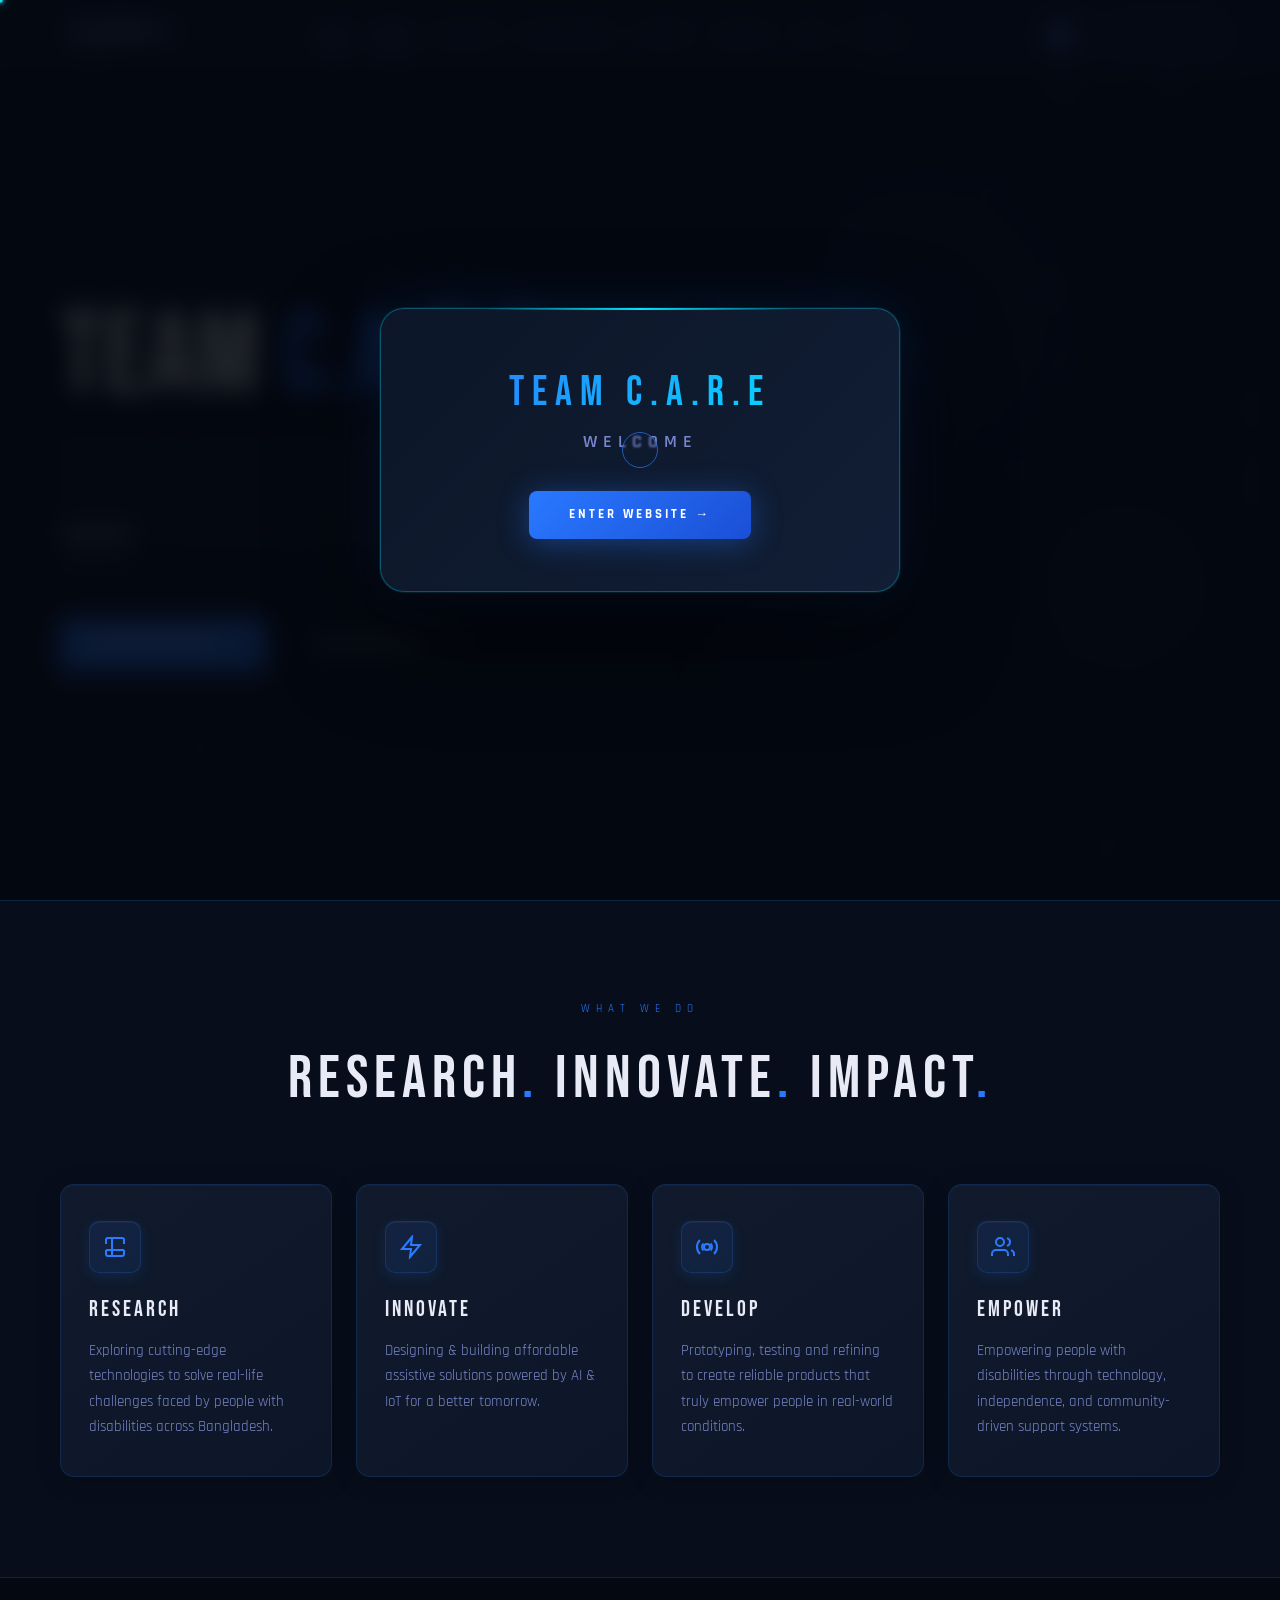
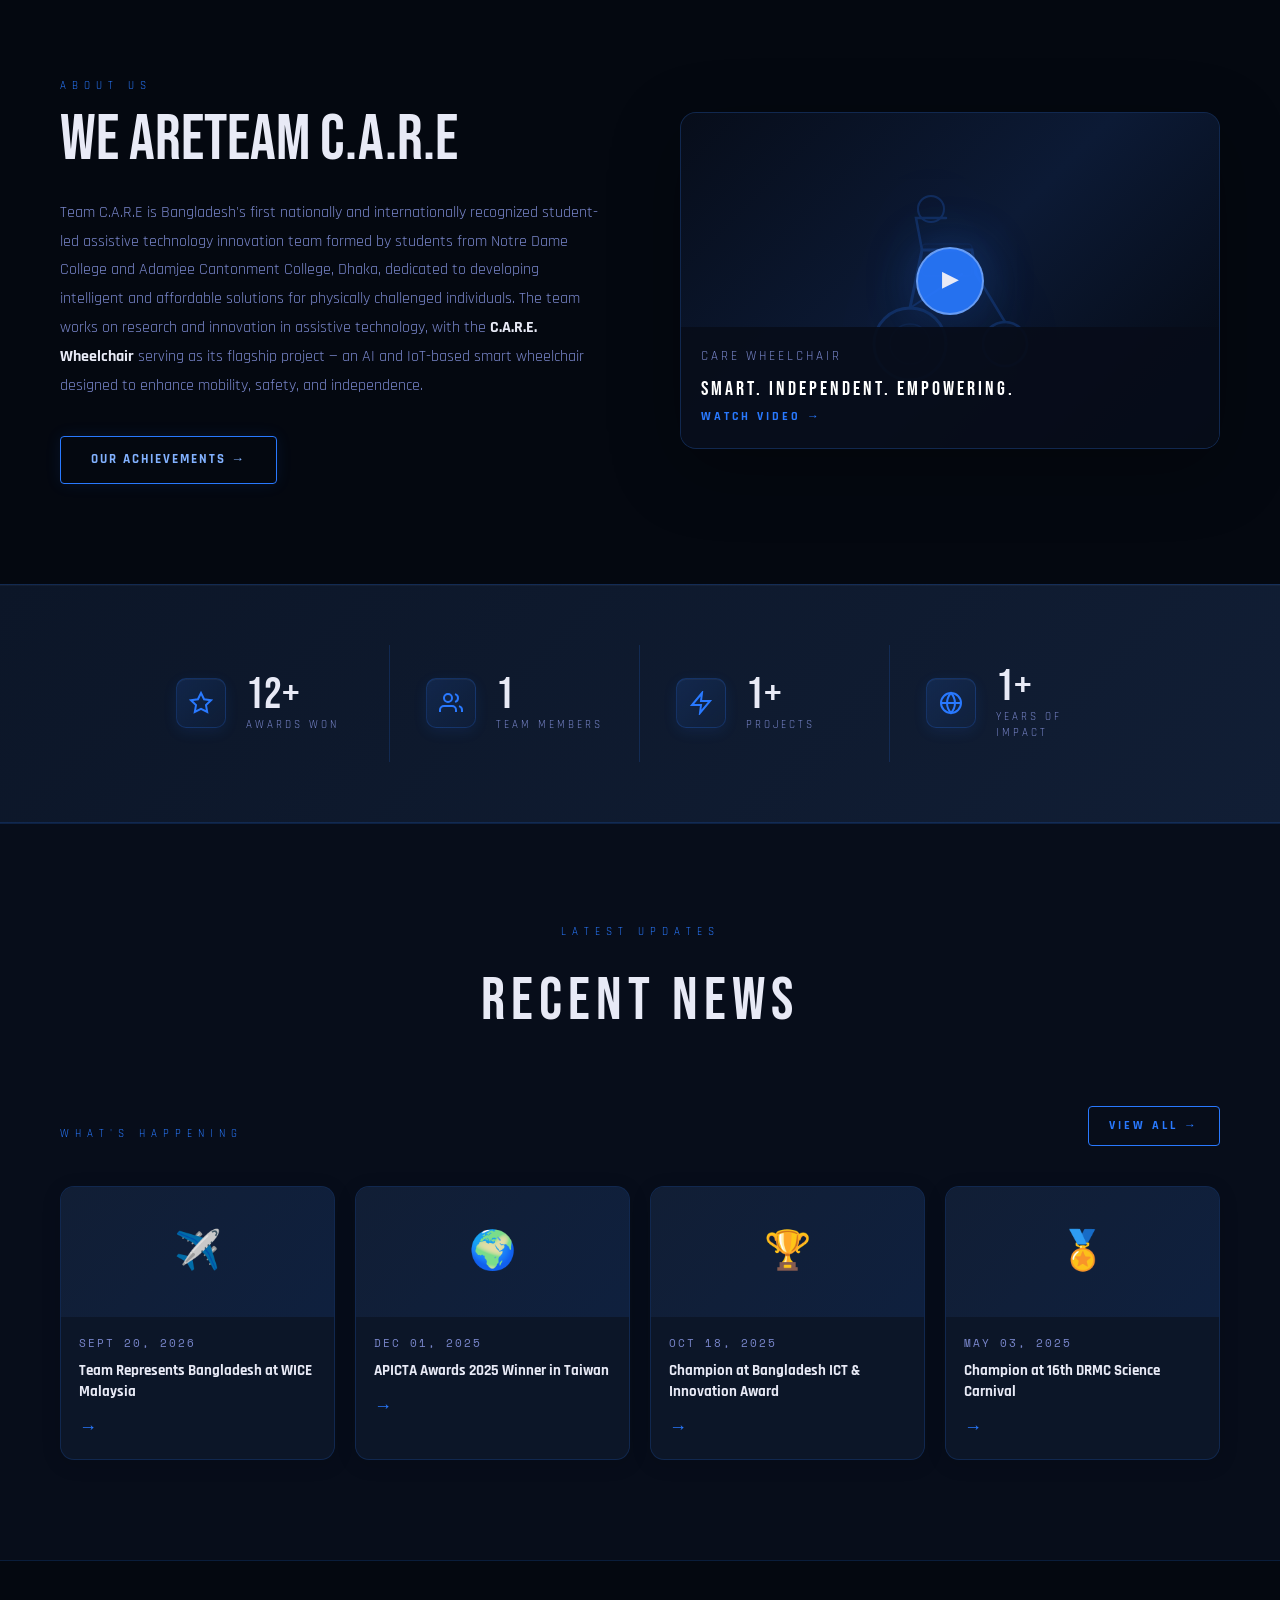
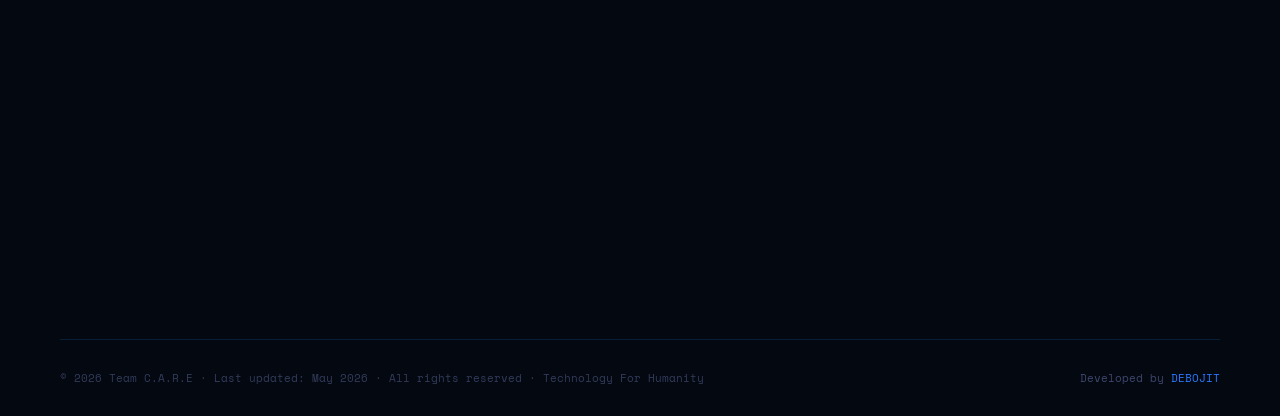
==== index.html @ 679464e8 "Team CARE static site" ====
<!DOCTYPE html>
<html lang="en" data-theme="dark">
<head>
<meta charset="utf-8">
<meta name="viewport" content="width=device-width, initial-scale=1">
<title>Team C.A.R.E — Technology For Humanity</title>
<meta name="description" content="Team C.A.R.E. (Controlled Assistive Responsive Equipment) is a student research team from Bangladesh developing assistive technologies to empower independence and improve lives.">
<link rel="preconnect" href="https://fonts.googleapis.com">
<link rel="preconnect" href="https://fonts.gstatic.com" crossorigin>
<link href="https://fonts.googleapis.com/css2?family=Bebas+Neue&family=Rajdhani:wght@400;500;600;700&family=Space+Mono:wght@400;700&display=swap" rel="stylesheet">
<link rel="stylesheet" href="./css/style.css">
</head>
<body>

<div id="welcome-popup">
  <div class="welcome-box">
    <div class="welcome-deco"></div>
    <div class="welcome-logo">Team C.A.R.E</div>
    <div class="welcome-sub">Welcome</div>
    <button class="welcome-close">Enter Website →</button>
  </div>
</div>

<div id="cursor-ring"></div>
<div id="cursor-dot"></div>

<div class="mobile-menu" id="mobileMenu">
  <a href="./index.html">Home</a>
  <a href="./index.html#about">About</a>
  <a href="./projects.html">Projects</a>
  <a href="./awards.html">Achievements</a>
  <a href="./gallery.html">Gallery</a>
  <a href="./roadmap.html">Timeline</a>
  <a href="./team.html">Team</a>
  <a href="./contact.html">Contact</a>
</div>

<nav>
  <a class="nav-logo" href="./index.html">
    <svg viewBox="0 0 880 290" xmlns="http://www.w3.org/2000/svg"><g>
      <path fill="#2979ff" d="M 74.0625 72.53125 L 369.30469 72.53125 L 360.48438 77.82812 L 74.0625 77.82812 Z"></path>
      <path fill="#2979ff" d="M 373.71484 77.82812 L 382.53906 72.53125 L 391.36328 72.53125 L 382.53906 77.82812 Z"></path>
      <path fill="#2979ff" d="M 386.95312 77.82812 L 395.77734 72.53125 L 404.59766 72.53125 L 395.77734 77.82812 Z"></path>
      <path fill="#2979ff" d="M 400.1875 77.82812 L 409.01172 72.53125 L 417.83594 72.53125 L 409.01172 77.82812 Z"></path>
      <path fill="#ff0000" d="M 413.42578 77.82812 L 422.25 72.53125 L 808.97266 72.53125 L 800.14844 77.82812 Z"></path>
      <path fill="#ffffff" d="M 74.0625 99.30859 L 98.33203 99.30859 L 74.0625 143.41406 Z"></path>
      <path fill="#ffffff" d="M 74.0625 143.41406 L 98.33203 99.30859 L 122.60156 143.41406 L 102.30469 143.41406 L 95.25 129.73828 L 80.23047 129.73828 Z"></path>
      <path fill="#ffffff" d="M 176.46875 99.30859 L 196.76562 131.07422 L 196.76562 99.30859 L 214.41406 99.30859 L 214.41406 143.41406 L 193.23047 143.41406 L 172.05078 111.65234 L 172.05078 143.41406 L 154.40234 143.41406 L 154.40234 99.30859 Z"></path>
      <path fill="#ffffff" d="M 220.96484 99.30859 L 220.96484 116.95312 L 245.15625 116.95312 L 233.6875 99.30859 Z"></path>
      <path fill="#ffffff" d="M 220.96484 120.91797 L 220.96484 143.41406 L 238.61328 143.41406 L 238.61328 120.91797 Z"></path>
      <path fill="#ffffff" d="M 314.19531 131.06641 L 314.19531 143.41406 L 243.53594 143.41406 L 232.0625 131.06641 Z"></path>
      <path fill="#ffffff" d="M 364.71875 99.30859 L 388.98828 143.41406 L 368.6875 143.41406 L 361.63281 129.73828 L 333.38281 129.73828 L 326.32422 143.41406 L 306.02734 143.41406 L 330.29297 99.30859 Z M 347.50781 102.83984 L 340.44922 116.51562 L 354.56641 116.51562 Z"></path>
      <path fill="#ffffff" d="M 390.3125 143.41406 L 390.3125 99.30859 L 413.25 99.30859 L 423.83984 121.37109 L 434.42578 99.30859 L 457.36719 99.30859 L 457.36719 143.41406 L 439.71875 143.41406 L 439.71875 118.72266 L 423.83984 143.41406 L 407.96094 118.72266 L 407.96094 143.41406 Z"></path>
      <path fill="#ffffff" d="M 535.43359 99.30859 L 535.43359 116.95312 L 507.1875 116.95312 L 507.1875 125.77734 L 535.43359 125.77734 L 535.43359 143.41406 L 485.12891 143.41406 L 473.65625 131.06641 L 473.65625 111.65625 L 485.12891 99.30859 Z"></path>
      <path fill="#ffffff" d="M 543.82031 143.41406 L 543.82031 129.28906 L 557.9375 129.28906 L 557.9375 143.41406 Z"></path>
      <path fill="#ffffff" d="M 602.49609 99.30859 L 626.76562 143.41406 L 606.46484 143.41406 L 599.41016 129.73828 L 571.16016 129.73828 L 564.10156 143.41406 L 543.80469 143.41406 L 568.07031 99.30859 Z M 585.28516 102.83984 L 578.22656 116.51562 L 592.34375 116.51562 Z"></path>
      <path fill="#ffffff" d="M 633.38281 143.41406 L 633.38281 129.28906 L 647.5 129.28906 L 647.5 143.41406 Z"></path>
      <path fill="#ffffff" d="M 686.32812 99.30859 L 696.03516 108.125 L 696.03516 123.13281 L 686.32812 131.06641 L 678.38672 131.06641 L 678.38672 143.41406 L 660.73828 143.41406 L 660.73828 99.30859 Z M 678.38672 108.125 L 678.38672 122.24219 L 680.14844 122.24219 L 684.5625 118.72266 L 684.5625 111.65625 L 680.14844 108.125 Z"></path>
      <path fill="#ffffff" d="M 700.44922 143.41406 L 685.44922 131.06641 L 697.80078 131.06641 L 710.15234 143.41406 Z"></path>
      <path fill="#ffffff" d="M 714.56641 143.41406 L 714.56641 129.28906 L 728.67969 129.28906 L 728.67969 143.41406 Z"></path>
      <path fill="#ffffff" d="M 800.16016 99.30859 L 800.16016 111.65625 L 752.51172 111.65625 L 763.98438 99.30859 Z"></path>
      <path fill="#ffffff" d="M 800.16016 115.1875 L 800.16016 127.53516 L 756.92188 127.53516 L 756.92188 115.1875 Z"></path>
      <path fill="#ffffff" d="M 800.16016 131.06641 L 800.16016 143.41406 L 763.98438 143.41406 L 752.51172 131.06641 Z"></path>
      <path fill="#ffffff" d="M 74.0625 242.53125 L 369.30469 242.53125 L 360.48438 247.82812 L 74.0625 247.82812 Z"></path>
      <path fill="#ffffff" d="M 373.71484 247.82812 L 382.53906 242.53125 L 391.36328 242.53125 L 382.53906 247.82812 Z"></path>
      <path fill="#ffffff" d="M 386.95312 247.82812 L 395.77734 242.53125 L 404.59766 242.53125 L 395.77734 247.82812 Z"></path>
      <path fill="#ffffff" d="M 400.1875 247.82812 L 409.01172 242.53125 L 417.83594 242.53125 L 409.01172 247.82812 Z"></path>
      <path fill="#ff0000" d="M 413.42578 247.82812 L 422.25 242.53125 L 808.97266 242.53125 L 800.14844 247.82812 Z"></path>
    </g></svg>
  </a>
  <ul class="nav-links">
    <li><a class="active" href="./index.html">Home</a></li>
    <li><a href="./index.html#about">About</a></li>
    <li><a href="./projects.html">Projects</a></li>
    <li><a href="./awards.html">Achievements</a></li>
    <li><a href="./gallery.html">Gallery</a></li>
    <li><a href="./roadmap.html">Timeline</a></li>
    <li><a href="./team.html">Team</a></li>
    <li><a href="./contact.html">Contact</a></li>
  </ul>
  <div class="nav-right">
    <button class="theme-toggle" title="Toggle theme" aria-label="Toggle dark/light mode">
      <div class="theme-toggle-track"><div class="theme-toggle-bg"></div></div>
      <div class="theme-toggle-thumb"><span class="toggle-moon">🌙</span><span class="toggle-sun">☀️</span></div>
    </button>
    <a class="btn-join" href="./contact.html">Join Us</a>
    <div class="hamburger"><span></span><span></span><span></span></div>
  </div>
</nav>

<section id="hero">
  <div class="hero-bg"></div>
  <canvas id="heroBgCanvas" style="position:absolute;inset:0;width:100%;height:100%;pointer-events:none;z-index:0"></canvas>
  <canvas id="heroAbstractCanvas" style="position:absolute;inset:0;width:100%;height:100%;pointer-events:none;z-index:1"></canvas>
  <div class="hero-content">
    <div class="hero-eyebrow">Controlled Assistive Responsive Equipment</div>
    <h1 class="hero-title">TEAM <span class="accent">C.A.R.E.</span></h1>
    <p class="hero-desc">Bangladesh's first nationally and internationally recognized student-led assistive technology innovation team, developing AI &amp; IoT-based smart mobility solutions — led by the flagship <strong>C.A.R.E. Wheelchair</strong> — to bring independence to physically challenged individuals.</p>
    <div class="hero-btns">
      <a href="#about" class="btn-primary">Discover More →</a>
      <a href="./projects.html" class="btn-secondary">Our Projects</a>
    </div>
  </div>
  <div class="scroll-indicator">SCROLL</div>
</section>

<section id="what">
  <div class="section-eyebrow">What We Do</div>
  <div class="section-title tagline-reveal">
    <span class="tag-word">RESEARCH<span style="color:var(--blue)">.</span></span>
    <span class="tag-word">INNOVATE<span style="color:var(--blue)">.</span></span>
    <span class="tag-word">IMPACT<span style="color:var(--blue)">.</span></span>
  </div>
  <div class="cards-grid">
    <div class="card fade-up">
      <div class="card-icon"><svg viewBox="0 0 24 24" fill="none" stroke="currentColor" stroke-width="2" style="color:var(--blue)"><path d="M9 3H5a2 2 0 00-2 2v4m6-6h10a2 2 0 012 2v4M9 3v18m0 0h10a2 2 0 002-2v-4M9 21H5a2 2 0 01-2-2v-4m0 0h18"></path></svg></div>
      <h3>Research</h3>
      <p>Exploring cutting-edge technologies to solve real-life challenges faced by people with disabilities across Bangladesh.</p>
    </div>
    <div class="card fade-up">
      <div class="card-icon"><svg viewBox="0 0 24 24" fill="none" stroke="currentColor" stroke-width="2" style="color:var(--blue)"><polygon points="13 2 3 14 12 14 11 22 21 10 12 10 13 2"></polygon></svg></div>
      <h3>Innovate</h3>
      <p>Designing &amp; building affordable assistive solutions powered by AI &amp; IoT for a better tomorrow.</p>
    </div>
    <div class="card fade-up">
      <div class="card-icon"><svg viewBox="0 0 24 24" fill="none" stroke="currentColor" stroke-width="2" style="color:var(--blue)"><circle cx="12" cy="12" r="3"></circle><path d="M19.07 4.93a10 10 0 010 14.14M4.93 4.93a10 10 0 000 14.14"></path><path d="M15.54 8.46a5 5 0 010 7.07M8.46 8.46a5 5 0 000 7.07"></path></svg></div>
      <h3>Develop</h3>
      <p>Prototyping, testing and refining to create reliable products that truly empower people in real-world conditions.</p>
    </div>
    <div class="card fade-up">
      <div class="card-icon"><svg viewBox="0 0 24 24" fill="none" stroke="currentColor" stroke-width="2" style="color:var(--blue)"><path d="M17 21v-2a4 4 0 00-4-4H5a4 4 0 00-4 4v2"></path><circle cx="9" cy="7" r="4"></circle><path d="M23 21v-2a4 4 0 00-3-3.87"></path><path d="M16 3.13a4 4 0 010 7.75"></path></svg></div>
      <h3>Empower</h3>
      <p>Empowering people with disabilities through technology, independence, and community-driven support systems.</p>
    </div>
  </div>
</section>

<section id="about">
  <div class="about-grid">
    <div class="fade-up">
      <div class="about-eyebrow">About Us</div>
      <h2 class="about-title tagline-reveal">WE ARE<br>TEAM <span class="accent">C.A.R.E</span></h2>
      <p class="about-text">Team C.A.R.E is Bangladesh's first nationally and internationally recognized student-led assistive technology innovation team formed by students from Notre Dame College and Adamjee Cantonment College, Dhaka, dedicated to developing intelligent and affordable solutions for physically challenged individuals. The team works on research and innovation in assistive technology, with the <strong>C.A.R.E. Wheelchair</strong> serving as its flagship project — an AI and IoT-based smart wheelchair designed to enhance mobility, safety, and independence.</p>
      <a class="btn-outline" href="./awards.html">Our Achievements →</a>
    </div>
    <div class="fade-up">
      <div class="video-card">
        <div class="video-bg">
          <svg class="wheelchair-svg" viewBox="0 0 200 210" fill="none" xmlns="http://www.w3.org/2000/svg">
            <circle cx="60" cy="168" r="36" stroke="#2979ff" stroke-width="3"></circle>
            <circle cx="60" cy="168" r="20" stroke="#2979ff" stroke-width="1.5" opacity="0.4"></circle>
            <circle cx="155" cy="168" r="22" stroke="#2979ff" stroke-width="2.5"></circle>
            <path d="M60 132 L72 74 L122 74 L126 98" stroke="#2979ff" stroke-width="3" stroke-linecap="round"></path>
            <path d="M72 74 L66 42 L96 42" stroke="#2979ff" stroke-width="2.5" stroke-linecap="round"></path>
            <ellipse cx="81" cy="33" rx="13" ry="13" stroke="#2979ff" stroke-width="2"></ellipse>
            <path d="M126 98 L155 146" stroke="#2979ff" stroke-width="2.5" stroke-linecap="round"></path>
            <path d="M112 98 L60 132" stroke="#2979ff" stroke-width="2" stroke-linecap="round"></path>
            <rect x="72" y="68" width="50" height="32" rx="4" stroke="#2979ff" stroke-width="1.5" opacity="0.3"></rect>
          </svg>
        </div>
        <div class="play-btn">▶</div>
        <div class="video-footer">
          <p class="project-tag">CARE WHEELCHAIR</p>
          <h4>Smart. Independent. Empowering.</h4>
          <a href="#" class="watch-link">Watch Video →</a>
        </div>
      </div>
    </div>
  </div>
</section>

<section id="stats">
  <div class="stats-grid">
    <div class="stat-item fade-up">
      <div class="stat-icon"><svg viewBox="0 0 24 24" fill="none" stroke="currentColor" stroke-width="2" style="width:24px;height:24px;color:var(--blue)"><path d="M12 2l3.09 6.26L22 9.27l-5 4.87 1.18 6.86L12 17.77l-6.18 3.23L7 14.14 2 9.27l6.91-1.01z"></path></svg></div>
      <div><div class="stat-num" data-stat="stat_awards">20+</div><div class="stat-label">Awards Won</div></div>
    </div>
    <div class="stat-item fade-up">
      <div class="stat-icon"><svg viewBox="0 0 24 24" fill="none" stroke="currentColor" stroke-width="2" style="width:24px;height:24px;color:var(--blue)"><path d="M17 21v-2a4 4 0 00-4-4H5a4 4 0 00-4 4v2"></path><circle cx="9" cy="7" r="4"></circle><path d="M23 21v-2a4 4 0 00-3-3.87"></path><path d="M16 3.13a4 4 0 010 7.75"></path></svg></div>
      <div><div class="stat-num" data-stat="stat_members">3</div><div class="stat-label">Team Members</div></div>
    </div>
    <div class="stat-item fade-up">
      <div class="stat-icon"><svg viewBox="0 0 24 24" fill="none" stroke="currentColor" stroke-width="2" style="width:24px;height:24px;color:var(--blue)"><polygon points="13 2 3 14 12 14 11 22 21 10 12 10 13 2"></polygon></svg></div>
      <div><div class="stat-num" data-stat="stat_projects">3+</div><div class="stat-label">Projects</div></div>
    </div>
    <div class="stat-item fade-up">
      <div class="stat-icon"><svg viewBox="0 0 24 24" fill="none" stroke="currentColor" stroke-width="2" style="width:24px;height:24px;color:var(--blue)"><circle cx="12" cy="12" r="10"></circle><line x1="2" y1="12" x2="22" y2="12"></line><path d="M12 2a15.3 15.3 0 014 10 15.3 15.3 0 01-4 10 15.3 15.3 0 01-4-10 15.3 15.3 0 014-10z"></path></svg></div>
      <div><div class="stat-num" data-stat="stat_years">2+</div><div class="stat-label">Years of Impact</div></div>
    </div>
  </div>
</section>

<section id="recent-home" style="background:var(--bg2);border-top:1px solid var(--border)">
  <div class="section-eyebrow">Latest Updates</div>
  <div class="section-title tagline-reveal">RECENT <span style="color:var(--blue)">NEWS</span></div>
  <div class="news-header" style="max-width:1200px;margin:0 auto 40px">
    <div class="news-header-left"><div class="section-eyebrow" style="text-align:left;margin:0 0 4px">What's Happening</div></div>
    <a class="view-all" href="./news.html">View All →</a>
  </div>
  <div style="max-width:1200px;margin:0 auto">
    <div class="news-grid" id="homeNewsGrid"></div>
  </div>
</section>

<footer>
  <div class="footer-main">
    <div class="footer-brand fade-up">
      <div class="footer-logo">TEAM <span>C.A.R.E.</span></div>
      <div class="footer-sub">Research Team · Bangladesh</div>
      <p>Developing affordable assistive technologies to empower independence and improve the lives of people with disabilities across Bangladesh and beyond.</p>
      <div class="social-links">
        <a href="https://facebook.com/teamcare.bd" target="_blank" rel="noreferrer" class="social-link" title="Facebook"><svg width="18" height="18" viewBox="0 0 24 24" fill="currentColor"><path d="M18 2h-3a5 5 0 00-5 5v3H7v4h3v8h4v-8h3l1-4h-4V7a1 1 0 011-1h3z"></path></svg></a>
        <a href="https://instagram.com/teamcare.bd" target="_blank" rel="noreferrer" class="social-link" title="Instagram"><svg width="18" height="18" viewBox="0 0 24 24" fill="none" stroke="currentColor" stroke-width="2"><rect x="2" y="2" width="20" height="20" rx="5" ry="5"></rect><circle cx="12" cy="12" r="4"></circle><circle cx="17.5" cy="6.5" r="1" fill="currentColor" stroke="none"></circle></svg></a>
        <a href="https://youtube.com/@teamcare" target="_blank" rel="noreferrer" class="social-link" title="YouTube"><svg width="18" height="18" viewBox="0 0 24 24" fill="currentColor"><path d="M22.54 6.42a2.78 2.78 0 00-1.95-1.96C18.88 4 12 4 12 4s-6.88 0-8.59.46a2.78 2.78 0 00-1.95 1.96A29 29 0 001 12a29 29 0 00.46 5.58A2.78 2.78 0 003.41 19.6C5.12 20 12 20 12 20s6.88 0 8.59-.4a2.78 2.78 0 001.95-1.95A29 29 0 0023 12a29 29 0 00-.46-5.58zM10 15.5v-7l6 3.5-6 3.5z"></path></svg></a>
        <a href="https://linkedin.com/company/teamcare-bd" target="_blank" rel="noreferrer" class="social-link" title="LinkedIn"><svg width="18" height="18" viewBox="0 0 24 24" fill="currentColor"><path d="M16 8a6 6 0 016 6v7h-4v-7a2 2 0 00-2-2 2 2 0 00-2 2v7h-4v-7a6 6 0 016-6zM2 9h4v12H2z"></path><circle cx="4" cy="4" r="2"></circle></svg></a>
        <a href="https://twitter.com/teamcare_bd" target="_blank" rel="noreferrer" class="social-link" title="Twitter / X"><svg width="18" height="18" viewBox="0 0 24 24" fill="currentColor"><path d="M18.244 2.25h3.308l-7.227 8.26 8.502 11.24H16.17l-5.214-6.817L4.99 21.75H1.68l7.73-8.835L1.254 2.25H8.08l4.713 6.231zm-1.161 17.52h1.833L7.084 4.126H5.117z"></path></svg></a>
        <a href="https://github.com/teamcare-bd" target="_blank" rel="noreferrer" class="social-link" title="GitHub"><svg width="18" height="18" viewBox="0 0 24 24" fill="currentColor"><path d="M9 19c-5 1.5-5-2.5-7-3m14 6v-3.87a3.37 3.37 0 00-.94-2.61c3.14-.35 6.44-1.54 6.44-7A5.44 5.44 0 0020 4.77 5.07 5.07 0 0019.91 1S18.73.65 16 2.48a13.38 13.38 0 00-7 0C6.27.65 5.09 1 5.09 1A5.07 5.07 0 005 4.77a5.44 5.44 0 00-1.5 3.78c0 5.42 3.3 6.61 6.44 7A3.37 3.37 0 009 18.13V22"></path></svg></a>
      </div>
    </div>
    <div class="footer-col fade-up">
      <h5>Navigate</h5>
      <a href="./index.html">Home</a>
      <a href="./index.html#about">About Us</a>
      <a href="./projects.html">Projects</a>
      <a href="./awards.html">Achievements</a>
      <a href="./roadmap.html">Timeline</a>
    </div>
    <div class="footer-col fade-up">
      <h5>Explore</h5>
      <a href="./gallery.html">Gallery</a>
      <a href="./team.html">Our Team</a>
      <a href="./news.html">Recent News</a>
      <a href="./contact.html">Contact</a>
    </div>
    <div class="footer-col fade-up">
      <h5>Connect</h5>
      <a href="https://facebook.com/teamcare.bd" target="_blank" rel="noreferrer">Facebook</a>
      <a href="https://instagram.com/teamcare.bd" target="_blank" rel="noreferrer">Instagram</a>
      <a href="https://youtube.com/@teamcare" target="_blank" rel="noreferrer">YouTube</a>
      <a href="https://linkedin.com/company/teamcare-bd" target="_blank" rel="noreferrer">LinkedIn</a>
      <a href="https://github.com/teamcare-bd" target="_blank" rel="noreferrer">GitHub</a>
    </div>
  </div>
  <div class="footer-divider"></div>
  <div class="footer-bottom">
    <div class="footer-copy">© 2026 Team C.A.R.E · Last updated: May 2026 · All rights reserved · Technology For Humanity</div>
    <div class="footer-dev">Developed by <span>DEBOJIT</span></div>
  </div>
</footer>

<script src="./data/content.js"></script>
<script src="./js/main.js"></script>
</body>
</html>
---- css/style.css ----
*,:after,:before{--tw-border-spacing-x:0;--tw-border-spacing-y:0;--tw-translate-x:0;--tw-translate-y:0;--tw-rotate:0;--tw-skew-x:0;--tw-skew-y:0;--tw-scale-x:1;--tw-scale-y:1;--tw-pan-x: ;--tw-pan-y: ;--tw-pinch-zoom: ;--tw-scroll-snap-strictness:proximity;--tw-gradient-from-position: ;--tw-gradient-via-position: ;--tw-gradient-to-position: ;--tw-ordinal: ;--tw-slashed-zero: ;--tw-numeric-figure: ;--tw-numeric-spacing: ;--tw-numeric-fraction: ;--tw-ring-inset: ;--tw-ring-offset-width:0px;--tw-ring-offset-color:#fff;--tw-ring-color:rgb(59 130 246/0.5);--tw-ring-offset-shadow:0 0 #0000;--tw-ring-shadow:0 0 #0000;--tw-shadow:0 0 #0000;--tw-shadow-colored:0 0 #0000;--tw-blur: ;--tw-brightness: ;--tw-contrast: ;--tw-grayscale: ;--tw-hue-rotate: ;--tw-invert: ;--tw-saturate: ;--tw-sepia: ;--tw-drop-shadow: ;--tw-backdrop-blur: ;--tw-backdrop-brightness: ;--tw-backdrop-contrast: ;--tw-backdrop-grayscale: ;--tw-backdrop-hue-rotate: ;--tw-backdrop-invert: ;--tw-backdrop-opacity: ;--tw-backdrop-saturate: ;--tw-backdrop-sepia: ;--tw-contain-size: ;--tw-contain-layout: ;--tw-contain-paint: ;--tw-contain-style: }::backdrop{--tw-border-spacing-x:0;--tw-border-spacing-y:0;--tw-translate-x:0;--tw-translate-y:0;--tw-rotate:0;--tw-skew-x:0;--tw-skew-y:0;--tw-scale-x:1;--tw-scale-y:1;--tw-pan-x: ;--tw-pan-y: ;--tw-pinch-zoom: ;--tw-scroll-snap-strictness:proximity;--tw-gradient-from-position: ;--tw-gradient-via-position: ;--tw-gradient-to-position: ;--tw-ordinal: ;--tw-slashed-zero: ;--tw-numeric-figure: ;--tw-numeric-spacing: ;--tw-numeric-fraction: ;--tw-ring-inset: ;--tw-ring-offset-width:0px;--tw-ring-offset-color:#fff;--tw-ring-color:rgb(59 130 246/0.5);--tw-ring-offset-shadow:0 0 #0000;--tw-ring-shadow:0 0 #0000;--tw-shadow:0 0 #0000;--tw-shadow-colored:0 0 #0000;--tw-blur: ;--tw-brightness: ;--tw-contrast: ;--tw-grayscale: ;--tw-hue-rotate: ;--tw-invert: ;--tw-saturate: ;--tw-sepia: ;--tw-drop-shadow: ;--tw-backdrop-blur: ;--tw-backdrop-brightness: ;--tw-backdrop-contrast: ;--tw-backdrop-grayscale: ;--tw-backdrop-hue-rotate: ;--tw-backdrop-invert: ;--tw-backdrop-opacity: ;--tw-backdrop-saturate: ;--tw-backdrop-sepia: ;--tw-contain-size: ;--tw-contain-layout: ;--tw-contain-paint: ;--tw-contain-style: }/*
! tailwindcss v3.4.19 | MIT License | https://tailwindcss.com
*/*,:after,:before{border:0 solid #e5e7eb}:after,:before{--tw-content:""}:host,html{line-height:1.5;-webkit-text-size-adjust:100%;-moz-tab-size:4;-o-tab-size:4;tab-size:4;font-family:ui-sans-serif,system-ui,sans-serif,Apple Color Emoji,Segoe UI Emoji,Segoe UI Symbol,Noto Color Emoji;font-feature-settings:normal;font-variation-settings:normal;-webkit-tap-highlight-color:transparent}body{margin:0;line-height:inherit}hr{height:0;color:inherit;border-top-width:1px}abbr:where([title]){-webkit-text-decoration:underline dotted;text-decoration:underline dotted}h1,h2,h3,h4,h5,h6{font-size:inherit;font-weight:inherit}a{color:inherit;text-decoration:inherit}b,strong{font-weight:bolder}code,kbd,pre,samp{font-family:ui-monospace,SFMono-Regular,Menlo,Monaco,Consolas,Liberation Mono,Courier New,monospace;font-feature-settings:normal;font-variation-settings:normal;font-size:1em}small{font-size:80%}sub,sup{font-size:75%;line-height:0;position:relative;vertical-align:baseline}sub{bottom:-.25em}sup{top:-.5em}table{text-indent:0;border-color:inherit;border-collapse:collapse}button,input,optgroup,select,textarea{font-family:inherit;font-feature-settings:inherit;font-variation-settings:inherit;font-size:100%;font-weight:inherit;line-height:inherit;letter-spacing:inherit;color:inherit;margin:0;padding:0}button,select{text-transform:none}button,input:where([type=button]),input:where([type=reset]),input:where([type=submit]){-webkit-appearance:button;background-color:transparent;background-image:none}:-moz-focusring{outline:auto}:-moz-ui-invalid{box-shadow:none}progress{vertical-align:baseline}::-webkit-inner-spin-button,::-webkit-outer-spin-button{height:auto}[type=search]{-webkit-appearance:textfield;outline-offset:-2px}::-webkit-search-decoration{-webkit-appearance:none}::-webkit-file-upload-button{-webkit-appearance:button;font:inherit}summary{display:list-item}blockquote,dd,dl,figure,h1,h2,h3,h4,h5,h6,hr,p,pre{margin:0}fieldset{margin:0}fieldset,legend{padding:0}menu,ol,ul{list-style:none;margin:0;padding:0}dialog{padding:0}textarea{resize:vertical}input::-moz-placeholder,textarea::-moz-placeholder{opacity:1;color:#9ca3af}input::placeholder,textarea::placeholder{opacity:1;color:#9ca3af}[role=button],button{cursor:pointer}:disabled{cursor:default}audio,canvas,embed,iframe,img,object,svg,video{display:block;vertical-align:middle}img,video{max-width:100%;height:auto}[hidden]:where(:not([hidden=until-found])){display:none}.visible{visibility:visible}.absolute{position:absolute}.flex{display:flex}.resize{resize:both}.uppercase{text-transform:uppercase}.filter{filter:var(--tw-blur) var(--tw-brightness) var(--tw-contrast) var(--tw-grayscale) var(--tw-hue-rotate) var(--tw-invert) var(--tw-saturate) var(--tw-sepia) var(--tw-drop-shadow)}:root{--blue:#2979ff;--blue-light:#82b1ff;--blue-glow:rgba(41,121,255,0.35);--blue-deep:#1a4fd6;--accent-gold:#c8a84b;--electric:#00e5ff;--electric2:#7c4dff;--bg:#040810;--bg2:#070d1a;--surface:#0c1628;--surface2:#111e35;--surface3:#162444;--text:#e8eaf6;--text-dim:#b0bec5;--muted:#7986cb;--border:rgba(41,121,255,0.18);--border-strong:rgba(41,121,255,0.35);--shadow-color:rgba(0,0,0,0.6);--glass:rgba(12,22,40,0.7);--glass-border:rgba(41,121,255,0.2)}[data-theme=light]{--bg:#ffffff;--bg2:#f4f7fe;--surface:#ffffff;--surface2:#f0f4ff;--surface3:#e8eeff;--text:#14161a;--text-dim:#2a2f38;--muted:#4b5563;--border:rgba(41,100,200,0.12);--border-strong:rgba(41,100,200,0.3);--shadow-color:rgba(41,100,200,0.1);--glass:rgba(255,255,255,0.92);--glass-border:rgba(41,100,200,0.18);--blue-glow:rgba(41,121,255,0.2);--electric:#0077cc;--blue:#1a5fd4;--blue-light:#1a4fbf;--muted-text:#2d4a6e}*,:after,:before{margin:0;padding:0;box-sizing:border-box}html{scroll-behavior:smooth}body{background:var(--bg);color:var(--text);font-family:Rajdhani,sans-serif;overflow-x:hidden;cursor:none;transition:background .4s,color .4s}#cursor-ring{width:36px;height:36px;border:1.5px solid rgba(41,121,255,.7);transition:width .4s cubic-bezier(.23,1,.32,1),height .4s cubic-bezier(.23,1,.32,1),border-color .3s,background .3s,opacity .3s;mix-blend-mode:normal;backdrop-filter:blur(1px)}#cursor-dot,#cursor-ring{position:fixed;border-radius:50%;pointer-events:none;z-index:99999;transform:translate(-50%,-50%)}#cursor-dot{width:5px;height:5px;background:var(--electric);transition:width .2s,height .2s,background .2s,transform .1s;box-shadow:0 0 12px var(--electric),0 0 4px #fff}.cursor-hover #cursor-ring{width:52px;height:52px;border-color:rgba(0,229,255,.6);background:rgba(0,229,255,.06)}.cursor-hover #cursor-dot{width:3px;height:3px;background:#fff}.cursor-click #cursor-ring{width:28px;height:28px;border-color:rgba(0,229,255,.9);background:rgba(0,229,255,.12)}::-webkit-scrollbar{width:4px}::-webkit-scrollbar-track{background:var(--bg)}::-webkit-scrollbar-thumb{background:linear-gradient(to bottom,var(--electric),var(--blue));border-radius:4px}.theme-toggle{position:relative;width:68px;height:34px;background:var(--surface2);border:1px solid var(--border-strong);border-radius:17px;cursor:pointer;transition:background .3s,box-shadow .3s;flex-shrink:0;box-shadow:0 0 0 0 transparent}.theme-toggle:hover{box-shadow:0 0 18px rgba(41,121,255,.3)}.theme-toggle-track{position:absolute;inset:3px;border-radius:14px;overflow:hidden}.theme-toggle-bg{position:absolute;inset:0;background:linear-gradient(135deg,#040810,#0c1628);transition:opacity .4s}[data-theme=light] .theme-toggle-bg{background:linear-gradient(135deg,#c8daff,#7fbfff)}.theme-toggle-thumb{position:absolute;width:26px;height:26px;border-radius:50%;top:4px;left:5px;background:linear-gradient(135deg,#1a237e,var(--blue));box-shadow:0 0 10px rgba(41,121,255,.6),inset 0 1px 2px rgba(255,255,255,.2);transition:transform .4s cubic-bezier(.34,1.56,.64,1),background .4s,box-shadow .4s;display:flex;align-items:center;justify-content:center;font-size:12px}[data-theme=light] .theme-toggle-thumb{transform:translateX(34px);background:linear-gradient(135deg,#f9c74f,#f4a261);box-shadow:0 0 14px rgba(249,199,79,.7),inset 0 1px 2px rgba(255,255,255,.4)}.toggle-moon{display:inline}.toggle-sun,[data-theme=light] .toggle-moon{display:none}[data-theme=light] .toggle-sun{display:inline}#welcome-popup{position:fixed;inset:0;z-index:10000;display:flex;align-items:center;justify-content:center;background:rgba(4,8,16,.85);backdrop-filter:blur(12px);opacity:0;animation:popupFadeIn .6s ease .4s forwards}@keyframes popupFadeIn{to{opacity:1}}#welcome-popup.hide{opacity:0;pointer-events:none;transition:opacity .5s ease}.welcome-box{background:linear-gradient(135deg,var(--surface) 0,var(--surface2) 100%);border:1px solid rgba(0,229,255,.3);border-radius:24px;padding:52px 60px;max-width:520px;width:90%;text-align:center;position:relative;box-shadow:0 0 0 1px rgba(0,229,255,.1),0 40px 100px rgba(0,0,0,.6),0 0 60px rgba(41,121,255,.15);transform:translateY(20px) scale(.97);animation:popupSlideIn .7s cubic-bezier(.34,1.56,.64,1) .4s forwards;opacity:0}@keyframes popupSlideIn{to{transform:translateY(0) scale(1);opacity:1}}.welcome-logo{font-family:Bebas Neue;font-size:42px;letter-spacing:8px;background:linear-gradient(135deg,var(--blue),var(--electric));-webkit-background-clip:text;-webkit-text-fill-color:transparent;margin-bottom:4px}.welcome-sub{font-size:18px;letter-spacing:6px;text-transform:uppercase;color:var(--muted);margin-bottom:36px;font-weight:600}.welcome-msg{font-size:16px;color:var(--text-dim);line-height:1.7;margin-bottom:32px}.welcome-msg strong{color:var(--text)}.welcome-close{padding:14px 40px;background:linear-gradient(135deg,var(--blue),var(--blue-deep));border:none;border-radius:8px;color:#fff;font-family:Rajdhani;font-size:13px;letter-spacing:3px;text-transform:uppercase;font-weight:700;cursor:pointer;box-shadow:0 4px 30px rgba(41,121,255,.4);transition:transform .2s,box-shadow .2s}.welcome-close:hover{transform:translateY(-2px);box-shadow:0 8px 40px rgba(41,121,255,.6)}.welcome-deco{position:absolute;top:-1px;left:20%;right:20%;height:2px;background:linear-gradient(90deg,transparent,var(--electric),transparent)}nav{position:fixed;top:0;left:0;right:0;z-index:200;justify-content:space-between;padding:14px 60px;background:var(--glass);backdrop-filter:blur(24px);border-bottom:1px solid var(--glass-border);transition:padding .3s,background .4s}.nav-logo,nav{display:flex;align-items:center}.nav-logo{gap:12px;text-decoration:none;height:40px}.nav-logo svg{height:100%;width:auto;filter:drop-shadow(0 0 10px rgba(41,121,255,.5))}.nav-links{display:flex;gap:24px;list-style:none}.nav-links a{color:var(--muted);text-decoration:none;font-size:11px;letter-spacing:2px;text-transform:uppercase;font-weight:600;transition:color .2s;padding:4px 0;border-bottom:2px solid transparent;position:relative}.nav-links a:after{content:"";position:absolute;bottom:-2px;left:0;right:0;height:2px;background:var(--blue);transform:scaleX(0);transition:transform .3s}.nav-links a.active:after,.nav-links a:hover:after{transform:scaleX(1)}.btn-join,.nav-links a.active,.nav-links a:hover{color:var(--blue-light)}.btn-join{padding:9px 22px;border:1.5px solid var(--blue);background:transparent;font-family:Rajdhani;font-size:11px;letter-spacing:2px;text-transform:uppercase;cursor:pointer;border-radius:4px;transition:all .25s;text-decoration:none;box-shadow:0 0 16px rgba(41,121,255,.15)}.btn-join:hover{background:var(--blue);color:#fff;box-shadow:0 0 28px var(--blue-glow)}.hamburger{display:none;flex-direction:column;gap:5px;cursor:pointer;padding:4px}.hamburger span{width:24px;height:2px;background:var(--blue-light);border-radius:2px;transition:all .3s}.mobile-menu{display:none;position:fixed;top:68px;left:0;right:0;background:var(--glass);backdrop-filter:blur(24px);border-bottom:1px solid var(--border);padding:16px;z-index:199;flex-direction:column;gap:2px}.mobile-menu.open{display:flex}.mobile-menu a{color:var(--muted);text-decoration:none;font-size:14px;letter-spacing:2px;text-transform:uppercase;font-weight:600;padding:12px 10px;border-bottom:1px solid rgba(41,121,255,.06);transition:color .2s}.mobile-menu a:hover{color:var(--blue-light)}.nav-right{gap:16px}.nav-right,.page-overlay{display:flex;align-items:center}.page-overlay{position:fixed;inset:0;z-index:500;background:var(--bg);flex-direction:column;justify-content:flex-start;overflow-y:auto;opacity:0;pointer-events:none;transition:opacity .4s cubic-bezier(.4,0,.2,1)}.page-overlay.active{opacity:1;pointer-events:all}.page-back{position:sticky;top:0;left:0;right:0;z-index:10;padding:18px 60px;background:var(--glass);backdrop-filter:blur(24px);border-bottom:1px solid var(--glass-border);width:100%}.page-back,.page-back-btn{display:flex;align-items:center}.page-back-btn{gap:10px;color:var(--blue-light);text-decoration:none;font-size:12px;letter-spacing:3px;text-transform:uppercase;font-weight:700;cursor:pointer;background:none;border:none;transition:color .2s,gap .2s}.page-back-btn:hover{color:var(--electric);gap:14px}.page-back-btn .arrow{font-size:18px;transition:transform .2s}.page-back-btn:hover .arrow{transform:translateX(-4px)}.page-back-title{font-family:Bebas Neue;font-size:20px;letter-spacing:5px;color:var(--text);text-align:center;position:absolute;left:50%;transform:translateX(-50%);pointer-events:none}.page-content{padding:60px;max-width:1300px;margin:0 auto;width:100%}#hero{min-height:100vh;display:flex;align-items:center;position:relative;overflow:hidden;padding:120px 60px 80px}.hero-bg{background:var(--bg);transition:background .4s}.hero-bg,.hero-bg:before{position:absolute;inset:0}.hero-bg:before{content:"";background:linear-gradient(105deg,transparent,transparent 58%,rgba(41,121,255,.03) 0,rgba(41,121,255,.03))}.wheelchair-scene{position:absolute;right:0;top:0;bottom:0;width:52%;pointer-events:none;overflow:hidden}#wheelchairCanvas{position:absolute;inset:0;width:100%;height:100%}.wc-features{position:absolute;right:18px;top:50%;transform:translateY(-50%);display:flex;flex-direction:column;gap:14px;z-index:5}.wc-feat{display:flex;align-items:center;gap:10px;background:rgba(7,13,26,.82);border:1px solid rgba(0,229,255,.22);border-radius:10px;padding:10px 16px;backdrop-filter:blur(12px);transform:translateX(80px);opacity:0;transition:transform .6s cubic-bezier(.23,1,.32,1),opacity .6s}.wc-feat.visible{transform:translateX(0);opacity:1}[data-theme=light] .wc-feat{background:rgba(240,244,255,.9);border-color:rgba(41,121,255,.3)}.wc-feat-dot{width:8px;height:8px;border-radius:50%;background:var(--electric);flex-shrink:0;box-shadow:0 0 8px var(--electric)}.wc-feat-text{font-size:11px;letter-spacing:1.5px;text-transform:uppercase;color:var(--text-dim);font-weight:600;white-space:nowrap}.hero-content{position:relative;max-width:560px;z-index:2}.hero-eyebrow{font-size:11px;letter-spacing:5px;text-transform:uppercase;color:var(--electric);margin-bottom:20px;display:flex;align-items:center;gap:12px}.hero-eyebrow:before{content:"";width:40px;height:1px;background:var(--electric)}.hero-title{font-family:Bebas Neue;font-size:clamp(70px,10vw,116px);line-height:.9;letter-spacing:2px;color:#fff;margin-bottom:24px}[data-theme=light] .hero-title{color:var(--text)}.hero-title .accent{color:var(--blue)}.hero-desc{font-size:17px;color:var(--muted);line-height:1.7;margin-bottom:40px;max-width:480px}.hero-desc strong{color:var(--text)}.hero-btns{display:flex;gap:16px;flex-wrap:wrap}.btn-primary{padding:14px 32px;background:var(--blue);color:#fff;border:none;border-radius:4px;font-family:Rajdhani;font-size:14px;letter-spacing:2px;text-transform:uppercase;font-weight:700;cursor:pointer;text-decoration:none;display:inline-flex;align-items:center;gap:10px;transition:box-shadow .3s,transform .2s;box-shadow:0 4px 30px rgba(41,121,255,.4),inset 0 1px 0 rgba(255,255,255,.1)}.btn-primary:hover{box-shadow:0 4px 50px rgba(41,121,255,.65);transform:translateY(-2px)}.btn-secondary{padding:14px 32px;background:transparent;color:var(--text);border:1.5px solid rgba(255,255,255,.2);border-radius:4px;font-family:Rajdhani;font-size:14px;letter-spacing:2px;text-transform:uppercase;font-weight:700;cursor:pointer;text-decoration:none;display:inline-flex;align-items:center;gap:10px;transition:border-color .2s,color .2s,box-shadow .2s}[data-theme=light] .btn-secondary{border-color:rgba(41,121,255,.3)}.btn-secondary:hover{border-color:var(--blue);color:var(--blue-light);box-shadow:0 4px 20px rgba(41,121,255,.15)}.scroll-indicator{position:absolute;right:20px;top:50%;transform:translateY(-50%);writing-mode:vertical-rl;font-size:10px;letter-spacing:4px;color:var(--muted);text-transform:uppercase;display:flex;align-items:center;gap:12px}.scroll-indicator:after{content:"";width:1px;height:60px;background:var(--blue)}.hero-quick-nav{position:absolute;bottom:40px;left:60px;right:60px;display:flex;gap:12px;flex-wrap:wrap;z-index:2}.hero-nav-chip{padding:8px 18px;background:var(--glass);border:1px solid var(--glass-border);border-radius:30px;color:var(--muted);font-size:11px;letter-spacing:2px;text-transform:uppercase;font-weight:600;cursor:pointer;transition:all .25s;text-decoration:none;backdrop-filter:blur(12px);box-shadow:0 4px 16px rgba(0,0,0,.2),inset 0 1px 0 rgba(255,255,255,.05)}.hero-nav-chip:hover{background:var(--blue);color:#fff;border-color:var(--blue);box-shadow:0 4px 24px rgba(41,121,255,.4);transform:translateY(-2px)}section{padding:100px 60px}.section-eyebrow{font-size:11px;text-transform:uppercase;color:var(--blue);margin-bottom:16px}.section-eyebrow,.section-title{text-align:center;letter-spacing:6px}.section-title{font-family:Bebas Neue;font-size:clamp(36px,5vw,60px);color:var(--text);margin-bottom:60px}.section-title .dot{color:var(--blue)}.btn-outline{padding:13px 30px;border:1.5px solid var(--blue);color:var(--blue-light);background:transparent;border-radius:4px;font-family:Rajdhani;font-size:13px;letter-spacing:2px;text-transform:uppercase;font-weight:700;cursor:pointer;text-decoration:none;display:inline-flex;align-items:center;gap:10px;transition:background .2s,color .2s,box-shadow .2s;box-shadow:0 0 16px rgba(41,121,255,.1)}.btn-outline:hover{background:var(--blue);color:#fff;box-shadow:0 4px 24px rgba(41,121,255,.4)}.tagline-reveal{overflow:hidden}.tagline-reveal .tag-word{display:inline-block;opacity:0;transform:translateY(100%);transition:opacity .6s ease,transform .6s cubic-bezier(.23,1,.32,1)}.tagline-reveal.revealed .tag-word{opacity:1;transform:translateY(0)}#what{background:var(--bg2);border-top:1px solid var(--border);border-bottom:1px solid var(--border)}.cards-grid{display:grid;grid-template-columns:repeat(4,1fr);gap:24px;max-width:1200px;margin:0 auto}.card{background:var(--surface);border:1px solid var(--border);border-radius:14px;padding:36px 28px;transition:border-color .3s,transform .3s,box-shadow .3s;position:relative;overflow:hidden;box-shadow:0 4px 24px rgba(0,0,0,.18),inset 0 1px 0 rgba(255,255,255,.03)}.card:before{top:0;left:0;right:0;height:2px;background:linear-gradient(90deg,transparent,var(--blue),transparent);transform:scaleX(0);transition:transform .4s}.card:after,.card:before{content:"";position:absolute}.card:after{inset:0;border-radius:14px;background:linear-gradient(145deg,rgba(255,255,255,.02),transparent);pointer-events:none}.card:hover{transform:translateY(-8px);border-color:rgba(41,121,255,.45);box-shadow:0 24px 70px rgba(41,121,255,.14)}.card:hover:before{transform:scaleX(1)}.card-icon{width:52px;height:52px;border-radius:10px;background:rgba(41,121,255,.1);display:grid;place-items:center;margin-bottom:20px;font-size:22px;border:1px solid rgba(41,121,255,.2);box-shadow:0 4px 14px rgba(41,121,255,.12),inset 0 1px 0 rgba(255,255,255,.04)}.card-icon svg{width:24px;height:24px}.card h3{font-family:Bebas Neue;letter-spacing:3px;font-size:22px;margin-bottom:12px;color:var(--text)}.card p{font-size:15px;color:var(--muted);line-height:1.7}#about{background:var(--bg)}.about-grid{display:grid;grid-template-columns:1fr 1fr;gap:80px;align-items:center;max-width:1200px;margin:0 auto}.about-eyebrow{font-size:11px;letter-spacing:6px;text-transform:uppercase;color:var(--blue);margin-bottom:16px}.about-title{font-family:Bebas Neue;font-size:clamp(40px,5vw,72px);line-height:.95;color:var(--text);margin-bottom:28px}.about-title .accent{color:var(--blue)}.about-text{font-size:16px;color:var(--muted);line-height:1.8;margin-bottom:36px}.about-text strong{color:var(--text)}.project-details{max-width:900px;margin:0 auto 32px;font-size:15px;color:var(--muted);line-height:1.8}.project-features{display:grid;grid-template-columns:repeat(2,minmax(220px,1fr));gap:16px;max-width:900px;margin:0 auto 32px;padding:0;list-style:none}.project-features li{position:relative;padding-left:24px;color:var(--text-dim);line-height:1.8}.project-features li:before{content:"•";position:absolute;left:0;top:0;color:var(--blue)}.video-card{background:var(--surface);border:1px solid var(--border);border-radius:16px;overflow:hidden;position:relative;aspect-ratio:16/10;display:flex;flex-direction:column;justify-content:flex-end;box-shadow:0 20px 70px rgba(0,0,0,.3),inset 0 1px 0 rgba(255,255,255,.04)}.video-bg{position:absolute;inset:0;background:linear-gradient(135deg,#070d1a,#0c1a35,#040810);display:flex;align-items:center;justify-content:center}.wheelchair-svg{width:200px;opacity:.22;filter:drop-shadow(0 0 40px var(--blue))}.play-btn{position:absolute;top:50%;left:50%;transform:translate(-50%,-50%);width:68px;height:68px;border-radius:50%;background:rgba(41,121,255,.92);display:grid;place-items:center;font-size:22px;cursor:pointer;border:2px solid rgba(255,255,255,.3);box-shadow:0 0 50px var(--blue-glow),0 8px 32px rgba(0,0,0,.3);transition:transform .2s,box-shadow .2s}.play-btn:hover{transform:translate(-50%,-50%) scale(1.1);box-shadow:0 0 70px var(--blue-glow)}.video-footer{position:relative;padding:20px;background:rgba(7,13,26,.92)}.video-footer h4{font-family:Bebas Neue;letter-spacing:3px;font-size:20px;color:#fff}.video-footer p{font-size:13px;color:var(--muted);margin-bottom:8px}.watch-link{font-size:12px;letter-spacing:3px;text-transform:uppercase;color:var(--blue);text-decoration:none;font-weight:700}#stats{background:linear-gradient(135deg,var(--surface) 0,var(--surface2) 100%);border-top:1px solid var(--border);border-bottom:1px solid var(--border);padding:60px;box-shadow:inset 0 1px 0 rgba(255,255,255,.03)}.stats-grid{display:grid;grid-template-columns:repeat(4,1fr);max-width:1000px;margin:0 auto}.stat-item{display:flex;align-items:center;gap:20px;padding:20px 36px;border-right:1px solid var(--border)}.stat-item:last-child{border-right:none}.stat-icon{width:50px;height:50px;background:linear-gradient(135deg,rgba(41,121,255,.15),rgba(41,121,255,.05));border-radius:10px;display:grid;place-items:center;font-size:20px;flex-shrink:0;border:1px solid rgba(41,121,255,.2);box-shadow:0 4px 14px rgba(41,121,255,.1),inset 0 1px 0 rgba(255,255,255,.04)}.stat-num{font-family:Bebas Neue;font-size:44px;color:var(--text);line-height:1}.stat-label{font-size:11px;letter-spacing:3px;text-transform:uppercase;color:var(--muted)}#achievements{background:var(--bg2);border-bottom:1px solid var(--border)}.achieve-grid{display:grid;grid-template-columns:repeat(3,1fr);gap:28px;max-width:1200px;margin:0 auto}.achieve-card{background:var(--surface);border:1px solid var(--border);border-radius:16px;padding:36px;display:flex;flex-direction:column;gap:0;transition:transform .3s,border-color .3s,box-shadow .3s;position:relative;overflow:hidden;box-shadow:0 4px 28px rgba(0,0,0,.15),inset 0 1px 0 rgba(255,255,255,.03)}.achieve-card-top{display:flex;gap:24px;align-items:flex-start}.achieve-card:before{content:"";position:absolute;inset:0;border-radius:16px;background:linear-gradient(145deg,rgba(255,255,255,.025),transparent);pointer-events:none}.achieve-card:after{content:"";position:absolute;bottom:0;left:0;right:0;height:2px;background:linear-gradient(90deg,transparent,var(--blue),transparent);transform:scaleX(0);transition:transform .4s}.achieve-card:hover{transform:translateY(-8px);border-color:rgba(41,121,255,.45);box-shadow:0 28px 80px rgba(41,121,255,.15)}.achieve-card:hover:after{transform:scaleX(1)}.achieve-badge{width:64px;height:64px;border-radius:14px;background:linear-gradient(135deg,rgba(41,121,255,.14),rgba(41,121,255,.04));border:1px solid rgba(41,121,255,.25);display:grid;place-items:center;font-size:28px;flex-shrink:0;box-shadow:0 4px 14px rgba(41,121,255,.12),inset 0 1px 0 rgba(255,255,255,.04)}.achieve-body{flex:1}.achieve-body h3{font-family:Bebas Neue;letter-spacing:2px;font-size:20px;color:var(--text);margin-bottom:8px}.achieve-body p{font-size:14px;color:var(--muted);line-height:1.6}.achieve-meta{display:flex;gap:8px;align-items:center;flex-wrap:wrap;margin-top:10px}.achieve-year{font-family:Space Mono;font-size:11px;color:var(--blue)}.achieve-fb-link{display:inline-flex;align-items:center;gap:6px;margin-top:14px;padding:7px 14px;border-radius:8px;background:rgba(24,119,242,.1);border:1px solid rgba(24,119,242,.3);color:#4a9df8;text-decoration:none;font-size:11px;letter-spacing:2px;text-transform:uppercase;font-weight:700;transition:background .2s,border-color .2s,color .2s}.achieve-fb-link:hover{background:rgba(24,119,242,.22);border-color:rgba(24,119,242,.6);color:#7dc0ff}.achieve-fb-link svg{width:14px;height:14px;flex-shrink:0}.badge-intl{background:rgba(0,229,255,.08);color:var(--electric);border:1px solid rgba(0,229,255,.2);border-radius:12px}.badge-intl,.badge-natl{padding:3px 10px;font-size:10px;letter-spacing:2px;text-transform:uppercase;font-weight:700}.badge-natl{background:rgba(41,121,255,.1);color:var(--blue-light);border:1px solid rgba(41,121,255,.25);border-radius:12px}.badge-date{background:rgba(200,168,75,.1);color:var(--accent-gold);border:1px solid rgba(200,168,75,.25);padding:3px 10px;border-radius:12px;font-size:10px;letter-spacing:2px;text-transform:uppercase;font-weight:700}.apicta-feature{max-width:1200px;margin:0 auto 36px;background:linear-gradient(135deg,rgba(41,121,255,.05),rgba(7,13,26,.5));padding:32px;border-radius:18px;display:flex;gap:32px;align-items:center;border:1px solid rgba(41,121,255,.12);box-shadow:0 30px 80px rgba(41,121,255,.1),inset 0 1px 0 rgba(255,255,255,.04);position:relative;overflow:hidden}.apicta-feature:before{content:"";position:absolute;top:-1px;left:20%;right:20%;height:2px;background:linear-gradient(90deg,transparent,var(--blue),transparent)}.apicta-feature .apicta-img{width:460px;height:auto;border-radius:14px;border:1px solid rgba(41,121,255,.15);box-shadow:0 20px 60px rgba(41,121,255,.15);flex-shrink:0}.apicta-feature .apicta-info{flex:1}.apicta-feature .apicta-info h3{font-family:Bebas Neue;font-size:40px;margin:0 0 12px;color:var(--text)}.apicta-feature .apicta-info p{color:var(--muted);font-size:16px;line-height:1.6;margin-bottom:12px}.apicta-feature .apicta-meta{display:flex;gap:18px;align-items:center;margin-top:12px}.apicta-feature .apicta-meta .year{background:rgba(41,121,255,.1);color:var(--blue);padding:8px 14px;border-radius:8px;font-family:Space Mono;font-size:13px;font-weight:700;border:1px solid rgba(41,121,255,.2)}.apicta-feature .apicta-meta .type{background:rgba(255,255,255,.04);color:var(--text);padding:8px 14px;border-radius:8px;font-size:13px;font-weight:700;border:1px solid rgba(255,255,255,.06)}#projects{background:var(--bg)}.projects-grid{display:grid;grid-template-columns:repeat(3,1fr);gap:28px;max-width:1200px;margin:0 auto}.project-card{background:var(--surface);border:1px solid var(--border);border-radius:16px;overflow:hidden;transition:transform .3s,box-shadow .3s;display:flex;flex-direction:column;box-shadow:0 4px 24px rgba(0,0,0,.15),inset 0 1px 0 rgba(255,255,255,.03)}.project-card:hover{transform:translateY(-10px);box-shadow:0 28px 70px rgba(41,121,255,.15)}.project-thumb{height:190px;background:linear-gradient(135deg,var(--surface2),var(--surface));display:flex;align-items:center;justify-content:center;font-size:56px;position:relative;overflow:hidden}.project-thumb:after{content:"";position:absolute;inset:0;background:linear-gradient(to bottom,transparent 50%,var(--surface))}.project-body{padding:24px;flex-grow:1;display:flex;flex-direction:column}.project-tag{font-size:11px;letter-spacing:3px;text-transform:uppercase;color:var(--blue);margin-bottom:8px}.project-body h3{font-family:Bebas Neue;letter-spacing:2px;font-size:22px;color:var(--text);margin-bottom:10px}.project-body p{font-size:14px;color:var(--muted);line-height:1.7;margin-bottom:20px;flex-grow:1}.project-link{font-size:12px;letter-spacing:3px;text-transform:uppercase;color:var(--blue);text-decoration:none;font-weight:700;display:flex;align-items:center;gap:8px;margin-top:auto}.project-link:hover{color:var(--blue-light)}#roadmap{background:var(--bg2);border-top:1px solid var(--border);border-bottom:1px solid var(--border)}.roadmap-track{max-width:960px;margin:0 auto;position:relative}.roadmap-track:before{content:"";position:absolute;left:50%;top:0;bottom:0;width:2px;background:linear-gradient(to bottom,transparent 0,var(--electric) 8%,var(--blue) 35%,var(--blue) 65%,rgba(121,134,203,.4) 85%,transparent 100%);transform:translateX(-50%);filter:drop-shadow(0 0 4px rgba(0,229,255,.4))}.roadmap-item{display:flex;gap:56px;margin-bottom:64px;align-items:flex-start;position:relative}.roadmap-item:nth-child(2n){flex-direction:row-reverse}.roadmap-item:nth-child(2n) .road-content{text-align:right}.roadmap-item:nth-child(2n) .road-status-row,.roadmap-item:nth-child(2n) .road-tags{justify-content:flex-end}.road-content{flex:1}.road-card{background:var(--surface);border:1px solid var(--border);border-radius:16px;padding:28px 32px;position:relative;transition:transform .3s,border-color .3s,box-shadow .3s;overflow:hidden}.road-card:hover{transform:translateY(-4px);border-color:rgba(0,229,255,.3);box-shadow:0 20px 60px rgba(0,229,255,.1)}.road-card:before{content:"";position:absolute;top:0;left:0;right:0;height:2px;background:linear-gradient(90deg,transparent,var(--electric),transparent);transform:scaleX(0);transition:transform .4s}.road-card:hover:before{transform:scaleX(1)}.road-card.status-completed{border-top-color:rgba(41,121,255,.5)}.road-card.status-active{border-top-color:rgba(0,229,255,.7);box-shadow:0 0 30px rgba(0,229,255,.1)}.road-card.status-vision{border-top-color:rgba(121,134,203,.3)}.road-dot-wrap{display:flex;flex-direction:column;align-items:center;padding-top:30px;z-index:1}.road-dot,.road-dot-wrap{flex-shrink:0;position:relative}.road-dot{width:22px;height:22px;border-radius:50%;z-index:2}.road-dot.done{background:linear-gradient(135deg,var(--blue),var(--electric));border:3px solid var(--bg2);box-shadow:0 0 20px rgba(0,229,255,.5),0 0 0 4px rgba(0,229,255,.1)}.road-dot.active{background:#fff;border:3px solid var(--electric);box-shadow:0 0 0 0 rgba(0,229,255,.5);animation:dotPulse 2s ease-in-out infinite}.road-dot.future{background:var(--surface2);border:3px solid rgba(121,134,203,.5)}@keyframes dotPulse{0%,to{box-shadow:0 0 0 0 rgba(0,229,255,.5)}50%{box-shadow:0 0 0 14px rgba(0,229,255,0)}}.road-year{font-family:Space Mono;font-size:10px;color:var(--electric);letter-spacing:3px;margin-bottom:10px;text-transform:uppercase}.road-content h3{font-family:Bebas Neue;letter-spacing:3px;font-size:26px;line-height:1;margin-bottom:12px}.road-content h3 .letter{display:inline-block;transition:color .2s,text-shadow .2s}.road-card:hover h3 .letter{color:var(--electric);text-shadow:0 0 12px rgba(0,229,255,.6)}.road-content p{font-size:14px;color:var(--muted);line-height:1.7;margin-bottom:14px}.road-status-row{display:flex;gap:10px;align-items:center;flex-wrap:wrap}.road-status{display:inline-block;padding:5px 16px;border-radius:20px;font-size:10px;letter-spacing:2px;text-transform:uppercase;font-weight:700}.status-done{background:rgba(41,121,255,.12);color:var(--blue-light);border:1px solid rgba(41,121,255,.3)}.status-active{background:rgba(0,229,255,.1);color:var(--electric);border:1px solid rgba(0,229,255,.35);box-shadow:0 0 12px rgba(0,229,255,.15);animation:statusGlow 2s ease-in-out infinite}@keyframes statusGlow{0%,to{box-shadow:0 0 8px rgba(0,229,255,.1)}50%{box-shadow:0 0 20px rgba(0,229,255,.3)}}.status-future{background:rgba(121,134,203,.08);color:var(--muted);border:1px solid rgba(121,134,203,.2)}#gallery{background:var(--bg)}.gallery-filter{display:flex;justify-content:center;gap:12px;margin-bottom:40px;flex-wrap:wrap}.filter-btn{padding:8px 22px;background:var(--surface);border:1px solid var(--border);border-radius:40px;color:var(--muted);font-family:Rajdhani;font-size:12px;letter-spacing:2px;text-transform:uppercase;cursor:pointer;transition:all .25s;box-shadow:0 2px 10px rgba(0,0,0,.1)}.filter-btn.active,.filter-btn:hover{background:var(--blue);color:#fff;border-color:var(--blue);box-shadow:0 4px 20px rgba(41,121,255,.35)}.gallery-grid{display:grid;grid-template-columns:repeat(4,1fr);grid-auto-rows:200px;gap:16px;max-width:1200px;margin:0 auto}.gallery-item{background:var(--surface);border:1px solid var(--border);border-radius:14px;overflow:hidden;position:relative;cursor:pointer;transition:transform .3s,box-shadow .3s;box-shadow:0 4px 20px rgba(0,0,0,.15)}.gallery-item:hover{transform:scale(1.04);box-shadow:0 20px 60px rgba(41,121,255,.22);z-index:2}.gallery-item.wide{grid-column:span 2}.gallery-item.tall{grid-row:span 2}.gallery-inner{align-items:center;justify-content:center;font-size:48px;background:linear-gradient(135deg,var(--surface2),var(--surface))}.gallery-inner,.gallery-overlay{position:absolute;inset:0;display:flex}.gallery-overlay{background:linear-gradient(0deg,rgba(4,8,16,.92) 0,transparent 60%);opacity:0;transition:opacity .3s;flex-direction:column;justify-content:flex-end;padding:20px}.gallery-item:hover .gallery-overlay{opacity:1}.gallery-overlay h4{color:#fff;font-size:14px;font-weight:700;letter-spacing:1px}.gallery-overlay p{color:var(--blue-light);font-size:12px;letter-spacing:2px;text-transform:uppercase}.lightbox{position:fixed;inset:0;background:rgba(4,8,16,.96);z-index:999;display:flex;align-items:center;justify-content:center;opacity:0;pointer-events:none;transition:opacity .3s}.lightbox.open{opacity:1;pointer-events:all}.lightbox-inner{background:var(--surface);border:1px solid var(--border-strong);border-radius:20px;padding:48px;max-width:600px;width:90%;text-align:center;position:relative;box-shadow:0 40px 120px rgba(0,0,0,.5),inset 0 1px 0 rgba(255,255,255,.05)}.lightbox-close{position:absolute;top:18px;right:22px;font-size:22px;cursor:pointer;color:var(--muted);background:none;border:none;transition:color .2s}.lightbox-close:hover{color:var(--text)}.lightbox-emoji{font-size:80px;margin-bottom:20px;display:block}.lightbox-inner h3{font-family:Bebas Neue;font-size:28px;letter-spacing:3px;color:var(--text);margin-bottom:10px}.lightbox-inner p{color:var(--muted);font-size:15px;line-height:1.7}#team{background:var(--bg2);border-top:1px solid var(--border)}.team-grid{display:grid;grid-template-columns:repeat(5,1fr);gap:24px;max-width:1200px;margin:0 auto}.member-card{background:var(--surface);border:1px solid var(--border);border-radius:14px;padding:28px 20px;text-align:center;transition:transform .3s,border-color .3s,box-shadow .3s;box-shadow:0 4px 24px rgba(0,0,0,.14),inset 0 1px 0 rgba(255,255,255,.03)}.member-card:hover{transform:translateY(-8px);border-color:rgba(41,121,255,.45);box-shadow:0 24px 60px rgba(41,121,255,.14)}.member-avatar{width:76px;height:76px;border-radius:50%;margin:0 auto 16px;background:linear-gradient(135deg,var(--blue),#1a237e);display:grid;place-items:center;font-size:28px;border:2px solid rgba(41,121,255,.4);box-shadow:0 0 24px rgba(41,121,255,.25),0 4px 16px rgba(0,0,0,.3)}.member-card h4{font-weight:700;font-size:15px;margin-bottom:4px;color:var(--text)}.member-card .role{font-size:11px;color:var(--blue);letter-spacing:2px;text-transform:uppercase}.member-socials{display:flex;justify-content:center;gap:10px;margin-top:14px}.member-socials a{width:32px;height:32px;border-radius:50%;background:rgba(41,121,255,.08);display:grid;place-items:center;color:var(--blue);text-decoration:none;font-size:13px;border:1px solid rgba(41,121,255,.2);transition:background .2s,box-shadow .2s}.member-socials a:hover{background:var(--blue);color:#fff;box-shadow:0 4px 14px rgba(41,121,255,.4)}#recent{background:var(--bg);border-top:1px solid var(--border)}.news-header{display:flex;justify-content:space-between;align-items:flex-end;max-width:1200px;margin:0 auto 40px}.news-header-left .section-eyebrow{text-align:left}.news-header-left .section-title{text-align:left;margin-bottom:0}.view-all{font-size:12px;letter-spacing:3px;text-transform:uppercase;color:var(--blue);text-decoration:none;font-weight:700;border:1px solid var(--blue);padding:10px 20px;border-radius:4px;transition:background .2s,box-shadow .2s}.view-all:hover{background:rgba(41,121,255,.1);box-shadow:0 4px 20px rgba(41,121,255,.2)}.news-grid{display:grid;grid-template-columns:repeat(4,1fr);gap:20px;max-width:1200px;margin:0 auto}.news-card{background:var(--surface);border:1px solid var(--border);border-radius:14px;overflow:hidden;transition:transform .3s,border-color .3s,box-shadow .3s;box-shadow:0 4px 20px rgba(0,0,0,.12)}.news-card:hover{transform:translateY(-6px);border-color:rgba(41,121,255,.35);box-shadow:0 20px 60px rgba(41,121,255,.12)}.news-thumb{height:130px;background:linear-gradient(135deg,var(--surface2),rgba(41,121,255,.1));display:flex;align-items:center;justify-content:center;font-size:38px}.news-body{padding:18px}.news-date{font-size:11px;letter-spacing:2px;text-transform:uppercase;color:var(--muted);margin-bottom:8px;font-family:Space Mono}.news-body h4{font-size:15px;font-weight:700;color:var(--text);line-height:1.4;margin-bottom:12px}.news-arrow{font-size:18px;color:var(--blue);text-decoration:none}#contact{background:var(--bg2);border-top:1px solid var(--border)}.contact-grid{display:grid;grid-template-columns:1fr 1.6fr;gap:80px;max-width:1100px;margin:0 auto}.contact-info h3{font-family:Bebas Neue;font-size:42px;letter-spacing:4px;color:var(--text);margin-bottom:20px}.contact-info p{color:var(--muted);font-size:16px;line-height:1.8;margin-bottom:36px}.contact-detail{display:flex;align-items:flex-start;gap:14px;margin-bottom:24px}.contact-icon{width:46px;height:46px;background:linear-gradient(135deg,rgba(41,121,255,.14),rgba(41,121,255,.04));border:1px solid rgba(41,121,255,.2);border-radius:10px;display:grid;place-items:center;font-size:18px;flex-shrink:0;box-shadow:0 4px 14px rgba(41,121,255,.1),inset 0 1px 0 rgba(255,255,255,.04)}.contact-detail-text strong{display:block;font-size:11px;letter-spacing:3px;text-transform:uppercase;color:var(--blue);margin-bottom:4px}.contact-detail-text span{color:var(--muted);font-size:14px}.contact-form,.form-row{display:grid;gap:16px}.form-row{grid-template-columns:1fr 1fr}.form-group label{font-size:11px;letter-spacing:3px;text-transform:uppercase;color:var(--muted);display:block;margin-bottom:8px}.form-group input,.form-group select,.form-group textarea{width:100%;padding:14px 18px;background:var(--surface);border:1px solid var(--border);border-radius:8px;color:var(--text);font-family:Rajdhani;font-size:15px;outline:none;transition:border-color .2s,box-shadow .2s;resize:none}.form-group input:focus,.form-group select:focus,.form-group textarea:focus{border-color:var(--blue);box-shadow:0 0 0 3px rgba(41,121,255,.1)}.form-group input::-moz-placeholder,.form-group textarea::-moz-placeholder{color:rgba(121,134,203,.35)}.form-group input::placeholder,.form-group textarea::placeholder{color:rgba(121,134,203,.35)}.form-group select option{background:var(--surface2)}footer{background:var(--bg);border-top:1px solid var(--border);padding:70px 60px 30px}.footer-main{display:grid;grid-template-columns:2fr 1fr 1fr 1fr;gap:60px;max-width:1200px;margin:0 auto 60px}.footer-brand .footer-logo{font-family:Bebas Neue;font-size:32px;letter-spacing:6px;color:var(--text);margin-bottom:6px}.footer-brand .footer-logo span{color:var(--blue)}.footer-brand .footer-sub{font-size:11px;letter-spacing:4px;text-transform:uppercase;color:var(--muted);margin-bottom:20px}.footer-brand p{font-size:14px;color:var(--muted);line-height:1.7;max-width:280px}.footer-col h5{font-size:11px;letter-spacing:4px;text-transform:uppercase;color:var(--blue);margin-bottom:20px;font-weight:700}.footer-col a{display:block;color:var(--muted);text-decoration:none;font-size:14px;margin-bottom:12px;transition:color .2s}.footer-col a:hover{color:var(--text)}.social-links{display:flex;gap:12px;margin-top:20px}.social-link{width:42px;height:42px;border-radius:10px;background:var(--surface);border:1px solid var(--border);display:grid;place-items:center;color:var(--muted);text-decoration:none;font-size:16px;transition:all .25s;box-shadow:0 2px 10px rgba(0,0,0,.12),inset 0 1px 0 rgba(255,255,255,.03)}.social-link:hover{background:var(--blue);color:#fff;border-color:var(--blue);box-shadow:0 0 24px var(--blue-glow);transform:translateY(-2px)}.footer-divider{max-width:1200px;margin:0 auto;height:1px;background:var(--border)}.footer-bottom{max-width:1200px;margin:30px auto 0;display:flex;justify-content:space-between;align-items:center;flex-wrap:wrap;gap:12px}.footer-copy{color:rgba(121,134,203,.4)}.footer-copy,.footer-dev{font-family:Space Mono;font-size:11px}.footer-dev{color:rgba(121,134,203,.5)}.footer-dev span{color:var(--blue)}.fade-up{opacity:0;transform:translateY(30px);transition:opacity .7s,transform .7s}.fade-up.visible{opacity:1;transform:translateY(0)}.section-line{width:60px;height:2px;background:linear-gradient(90deg,var(--electric),transparent);margin:0 auto 40px;border-radius:2px;box-shadow:0 0 10px var(--electric)}@media(max-width:1100px){nav{padding:14px 30px}section{padding:80px 30px}#hero{padding:120px 30px 80px}.cards-grid{grid-template-columns:repeat(2,1fr)}.about-grid{grid-template-columns:1fr;gap:50px}.hero-abstract{width:100%;position:relative;height:320px;right:auto;display:none}.team-grid{grid-template-columns:repeat(3,1fr)}.news-grid,.stats-grid{grid-template-columns:repeat(2,1fr)}.stat-item{border-right:none;border-bottom:1px solid var(--border)}.achieve-grid,.footer-main,.projects-grid{grid-template-columns:1fr 1fr}.footer-main{gap:40px}.contact-grid{grid-template-columns:1fr;gap:50px}.roadmap-track:before{left:20px}.roadmap-item,.roadmap-item:nth-child(2n){flex-direction:row;gap:30px}.roadmap-item:nth-child(2n) .road-content{text-align:left}.roadmap-item:nth-child(2n) .road-status-row{justify-content:flex-start}.road-dot-wrap{padding-top:26px}.gallery-grid{grid-template-columns:repeat(2,1fr)}.gallery-item.wide{grid-column:span 1}.apicta-feature{flex-direction:column;align-items:flex-start}.apicta-feature .apicta-img{width:100%;max-width:520px}.page-content{padding:40px 30px}.page-back{padding:16px 30px}.wc-features{display:none}}@media(max-width:768px){nav{padding:12px 20px}.nav-links{display:none}.hamburger{display:flex}section{padding:60px 20px}#hero{padding:110px 20px 100px}.hero-title{font-size:clamp(56px,15vw,80px)}.cards-grid{grid-template-columns:1fr}.stats-grid{grid-template-columns:1fr 1fr}.team-grid{grid-template-columns:repeat(2,1fr)}.achieve-grid,.form-row,.news-grid,.projects-grid{grid-template-columns:1fr}.news-header{flex-direction:column;gap:20px;align-items:flex-start}#stats{padding:50px 20px}.footer-main{grid-template-columns:1fr}.footer-bottom{flex-direction:column;text-align:center}.gallery-grid{grid-template-columns:1fr 1fr;grid-auto-rows:160px}.gallery-item.tall{grid-row:span 1}.scroll-indicator{display:none}.hero-quick-nav{left:20px;right:20px;bottom:20px}.hero-tech-badge{display:none}.hero-abstract{display:block;position:absolute;width:100%;height:100%;right:0;top:0;opacity:.4}.page-content{padding:30px 20px}.page-back{padding:14px 20px}.page-back-title{font-size:15px}}[data-theme=light] .hero-title .accent{color:var(--blue)}[data-theme=light] nav{background:rgba(240,244,255,.9)}[data-theme=light] .mobile-menu{background:rgba(240,244,255,.97)}[data-theme=light] .page-overlay{background:var(--bg)}[data-theme=light] .video-footer{background:rgba(30,64,128,.92)}[data-theme=light] .stat-num{color:var(--blue-deep)}[data-theme=light] #cursor-ring{border-color:rgba(41,121,255,.5)}[data-theme=light] #cursor-dot{background:var(--blue);box-shadow:0 0 8px var(--blue)}.page-section-wrap{width:100%;max-width:1200px;margin:0 auto}.page-section-wrap section{padding:0 0 80px;border:none;background:transparent}.page-reveal-anim{position:fixed;inset:0;z-index:9999;display:none;align-items:center;justify-content:center;background:var(--bg);pointer-events:none}.pra-text{font-family:Bebas Neue;font-size:clamp(48px,10vw,100px);letter-spacing:10px;text-transform:uppercase;background:linear-gradient(135deg,var(--blue),var(--electric));-webkit-background-clip:text;-webkit-text-fill-color:transparent;opacity:0;transform:translateY(0);transition:opacity .4s ease,transform .7s cubic-bezier(.23,1,.32,1);text-align:center}.pra-show .pra-text{opacity:1;transform:translateY(0)}.pra-fadeup .pra-text{opacity:0;transform:translateY(-80px)}.pra-done{display:none!important}.hero-abstract{position:absolute;right:0;top:0;bottom:0;width:55%;pointer-events:none;overflow:hidden}#heroAbstractCanvas{position:absolute;inset:0;width:100%;height:100%}.hero-orb{position:absolute;border-radius:50%;filter:blur(80px);pointer-events:none}.hero-orb-1{width:500px;height:500px;background:radial-gradient(circle,rgba(41,121,255,.18) 0,transparent 70%);top:10%;right:5%;animation:orbFloat1 8s ease-in-out infinite}.hero-orb-2{width:350px;height:350px;background:radial-gradient(circle,rgba(0,229,255,.12) 0,transparent 70%);bottom:15%;right:25%;animation:orbFloat2 10s ease-in-out infinite}.hero-orb-3{width:250px;height:250px;background:radial-gradient(circle,rgba(124,77,255,.1) 0,transparent 70%);top:40%;right:10%;animation:orbFloat3 12s ease-in-out infinite}[data-theme=light] .hero-orb-1{background:radial-gradient(circle,rgba(41,121,255,.12) 0,transparent 70%)}[data-theme=light] .hero-orb-2{background:radial-gradient(circle,rgba(0,150,220,.1) 0,transparent 70%)}@keyframes orbFloat1{0%,to{transform:translate(0) scale(1)}33%{transform:translate(-30px,20px) scale(1.05)}66%{transform:translate(20px,-15px) scale(.97)}}@keyframes orbFloat2{0%,to{transform:translate(0) scale(1)}40%{transform:translate(25px,-30px) scale(1.08)}75%{transform:translate(-20px,25px) scale(.95)}}@keyframes orbFloat3{0%,to{transform:translate(0)}50%{transform:translate(-15px,20px) scale(1.1)}}.hero-grid-deco{position:absolute;inset:0;opacity:.04;background-image:linear-gradient(rgba(41,121,255,1) 1px,transparent 0),linear-gradient(90deg,rgba(41,121,255,1) 1px,transparent 0);background-size:60px 60px;-webkit-mask-image:linear-gradient(135deg,transparent 30%,black 60%,transparent 90%);mask-image:linear-gradient(135deg,transparent 30%,black 60%,transparent 90%)}[data-theme=light] .hero-grid-deco{opacity:.06}.hero-tech-badge{position:absolute;background:var(--glass);border:1px solid var(--glass-border);border-radius:12px;padding:14px 20px;backdrop-filter:blur(20px);box-shadow:0 8px 32px rgba(0,0,0,.2),inset 0 1px 0 rgba(255,255,255,.06);display:flex;align-items:center;gap:12px;animation:badgeFloat 6s ease-in-out infinite}[data-theme=light] .hero-tech-badge{background:rgba(255,255,255,.85)}.hero-tech-badge-icon{width:36px;height:36px;border-radius:8px;background:rgba(41,121,255,.15);border:1px solid rgba(41,121,255,.3);display:grid;place-items:center;font-size:16px}.hero-tech-badge-text strong{display:block;font-size:13px;font-weight:700;color:var(--text);letter-spacing:.5px}.hero-tech-badge-text span{font-size:10px;color:var(--muted);letter-spacing:1px;text-transform:uppercase}.badge-pos-1{top:18%;right:8%;animation-delay:0s}.badge-pos-2{top:42%;right:4%;animation-delay:1.5s}.badge-pos-3{bottom:22%;right:12%;animation-delay:3s}.badge-pos-4{top:65%;right:30%;animation-delay:.8s}@keyframes badgeFloat{0%,to{transform:translateY(0)}50%{transform:translateY(-8px)}}.hero-circuit{position:absolute;inset:0;overflow:hidden;opacity:.18;pointer-events:none}[data-theme=light] .hero-circuit{opacity:.1}.care-wheelchair-layout{display:grid;grid-template-columns:1fr auto 1fr;gap:0 32px;align-items:center;max-width:1100px;margin:0 auto 60px;position:relative}.care-wc-left,.care-wc-right{display:flex;flex-direction:column;gap:14px}.care-wc-right{align-items:flex-end;text-align:right}.care-feat-item{display:flex;align-items:center;gap:12px;padding:14px 18px;background:var(--surface);border:1px solid var(--border);border-radius:12px;transition:border-color .3s,transform .3s,box-shadow .3s;opacity:0;transform:translateX(-30px);transition:opacity .5s ease,transform .5s cubic-bezier(.23,1,.32,1),border-color .3s,box-shadow .3s}.care-wc-right .care-feat-item{flex-direction:row-reverse;transform:translateX(30px)}.care-feat-item.visible{opacity:1;transform:translateX(0)}.care-feat-item:hover{border-color:rgba(41,121,255,.45);box-shadow:0 8px 32px rgba(41,121,255,.12);transform:translateY(-2px)!important}.care-feat-dot{width:10px;height:10px;border-radius:50%;background:var(--electric);flex-shrink:0;box-shadow:0 0 10px var(--electric)}.care-feat-name{font-size:12px;letter-spacing:1.5px;text-transform:uppercase;color:var(--text-dim);font-weight:600;white-space:nowrap}.care-wc-center{padding:20px;position:relative}.care-wc-center,.care-wc-placeholder{display:flex;align-items:center;justify-content:center}.care-wc-placeholder{width:200px;height:220px;background:var(--surface);border:2px dashed rgba(41,121,255,.3);border-radius:16px;flex-direction:column;gap:12px;color:var(--muted)}.care-wc-placeholder svg{opacity:.5}.care-wc-img{max-width:200px;max-height:240px;border-radius:16px;border:1px solid rgba(41,121,255,.25);box-shadow:0 0 60px rgba(41,121,255,.2);display:block}.care-wc-glow{position:absolute;inset:-20px;background:radial-gradient(ellipse at center,rgba(41,121,255,.12) 0,transparent 70%);border-radius:50%;pointer-events:none}@media(max-width:900px){.care-wheelchair-layout{grid-template-columns:1fr;gap:24px}.care-wc-right{align-items:flex-start;text-align:left}.care-wc-right .care-feat-item{flex-direction:row}.care-wc-center{order:-1}}[data-theme=light] .hero-tech-badge{background:rgba(255,255,255,.92);border-color:rgba(41,121,255,.2);box-shadow:0 8px 32px rgba(41,121,255,.1),inset 0 1px 0 rgba(255,255,255,.9)}[data-theme=light] .hero-tech-badge-text strong{color:#0d1b3e}[data-theme=light] .hero-tech-badge-text span{color:#5a6a8a}[data-theme=light] .care-feat-item{background:#fff;border-color:rgba(41,121,255,.12);box-shadow:0 2px 12px rgba(41,121,255,.07)}[data-theme=light] .care-wc-placeholder{background:#f5f7ff;border-color:rgba(41,121,255,.2)}[data-theme=light] .page-reveal-anim{background:var(--bg)}[data-theme=light] .welcome-box{background:linear-gradient(135deg,#ffffff,#f5f8ff);box-shadow:0 40px 100px rgba(41,121,255,.12),0 0 0 1px rgba(41,121,255,.08)}[data-theme=light] .hero-title{color:#0a1628}[data-theme=light] .hero-eyebrow{color:var(--blue)}[data-theme=light] .hero-desc{color:#2d4a6e}[data-theme=light] .hero-desc strong{color:#0a1628}[data-theme=light] .section-eyebrow{color:var(--blue)}[data-theme=light] .section-title{color:#0a1628}[data-theme=light] .card{background:#ffffff;border-color:rgba(41,100,200,.12);box-shadow:0 4px 20px rgba(41,100,200,.08)}[data-theme=light] .card h3{color:#0a1628}[data-theme=light] .card p{color:#2d4a6e}[data-theme=light] .card-icon{background:rgba(41,100,200,.08);border-color:rgba(41,100,200,.15)}[data-theme=light] .about-title{color:#0a1628}[data-theme=light] .about-text{color:#2d4a6e}[data-theme=light] .about-text strong{color:#0a1628}[data-theme=light] .about-eyebrow{color:var(--blue)}[data-theme=light] .stat-num{color:#0a1628}[data-theme=light] .stat-label{color:#3d5a80}[data-theme=light] .stat-item{border-right-color:rgba(41,100,200,.12)}[data-theme=light] #stats{background:linear-gradient(135deg,#f0f4ff,#e8eeff);border-color:rgba(41,100,200,.1)}[data-theme=light] .achieve-card{background:#ffffff}[data-theme=light] .achieve-body h3{color:#0a1628}[data-theme=light] .achieve-body p{color:#2d4a6e}[data-theme=light] .news-card{background:#ffffff;border-color:rgba(41,100,200,.1)}[data-theme=light] .news-body h4{color:#0a1628}[data-theme=light] .news-date{color:#3d5a80}[data-theme=light] .news-thumb{background:linear-gradient(135deg,#e8eeff,rgba(41,100,200,.08))}[data-theme=light] .project-card{background:#ffffff}[data-theme=light] .project-body h3{color:#0a1628}[data-theme=light] .project-body p{color:#2d4a6e}[data-theme=light] .project-thumb{background:linear-gradient(135deg,#e8eeff,#f0f4ff)}[data-theme=light] .member-card{background:#ffffff}[data-theme=light] .member-card h4{color:#0a1628}[data-theme=light] .member-card .role{color:var(--blue)}[data-theme=light] .road-card{background:#ffffff}[data-theme=light] .road-content h3{color:#0a1628}[data-theme=light] .road-content p{color:#2d4a6e}[data-theme=light] .road-year{color:var(--blue)}[data-theme=light] .footer-logo{color:#0a1628}[data-theme=light] footer{background:#f0f4ff}[data-theme=light] .footer-col a{color:#3d5a80}[data-theme=light] .footer-col h5{color:var(--blue)}[data-theme=light] .footer-brand p,[data-theme=light] .footer-copy,[data-theme=light] .footer-dev{color:#3d5a80}[data-theme=light] .social-link{background:#ffffff;color:#3d5a80;border-color:rgba(41,100,200,.15)}[data-theme=light] .contact-info h3{color:#0a1628}[data-theme=light] .contact-info p{color:#2d4a6e}[data-theme=light] .contact-detail-text span,[data-theme=light] .form-group label{color:#3d5a80}[data-theme=light] .form-group input,[data-theme=light] .form-group select,[data-theme=light] .form-group textarea{background:#ffffff;color:#0a1628;border-color:rgba(41,100,200,.2)}[data-theme=light] .form-group input::-moz-placeholder,[data-theme=light] .form-group textarea::-moz-placeholder{color:rgba(61,90,128,.4)}[data-theme=light] .form-group input::placeholder,[data-theme=light] .form-group textarea::placeholder{color:rgba(61,90,128,.4)}[data-theme=light] .welcome-logo{background:linear-gradient(135deg,#1a5fd4,#0077cc);-webkit-background-clip:text;-webkit-text-fill-color:transparent}[data-theme=light] .welcome-sub{color:#3d5a80}[data-theme=light] .welcome-msg{color:#0a1628}[data-theme=light] .hero-nav-chip{color:#2d4a6e;background:rgba(255,255,255,.9);border-color:rgba(41,100,200,.2)}[data-theme=light] .hero-nav-chip:hover{color:#fff}[data-theme=light] .page-back{background:rgba(255,255,255,.95);border-bottom-color:rgba(41,100,200,.12)}[data-theme=light] .page-back-title{color:#0a1628}[data-theme=light] .page-back-btn{color:var(--blue)}[data-theme=light] .gallery-item{background:#ffffff}[data-theme=light] .filter-btn{background:#ffffff;color:#3d5a80;border-color:rgba(41,100,200,.15)}[data-theme=light] .apicta-feature{background:linear-gradient(135deg,rgba(41,100,200,.04),#ffffff)}[data-theme=light] .lightbox-inner,[data-theme=light] .page-overlay{background:#ffffff}[data-theme=light] .lightbox-inner h3{color:#14161a}[data-theme=light] .lightbox-inner p{color:#4b5563}[data-theme=light] .nav-links a{color:#3d5a80}[data-theme=light] .nav-links a.active,[data-theme=light] .nav-links a:hover{color:var(--blue)}[data-theme=light] .scroll-indicator{color:#3d5a80}[data-theme=light] .scroll-indicator:after{background:var(--blue)}[data-theme=light] .section-line{background:linear-gradient(90deg,var(--blue),transparent);box-shadow:0 0 8px rgba(41,100,200,.3)}[data-theme=light] .btn-secondary{color:#0a1628;border-color:rgba(41,100,200,.3)}[data-theme=light] .care-feat-item{background:#ffffff}[data-theme=light] .care-feat-name{color:#1e3a5f}[data-theme=light] #recent-home{background:#f0f4ff}[data-theme=light] .road-card.status-active{box-shadow:0 0 30px rgba(0,120,200,.12)}[data-theme=light] .apicta-feature .apicta-info h3{color:#0a1628}[data-theme=light] .apicta-feature .apicta-info p{color:#2d4a6e}[data-theme=light] .road-status.status-done{background:rgba(26,95,212,.08);color:#1a5fd4;border-color:rgba(26,95,212,.25)}[data-theme=light] .road-status.status-active{background:rgba(0,119,204,.08);color:#0077cc;border-color:rgba(0,119,204,.3)}[data-theme=light] .project-details{color:#2d4a6e}[data-theme=light] .achieve-year{color:var(--blue)}[data-theme=light] #what{background:#f0f4ff}[data-theme=light] #about{background:#ffffff}[data-theme=light] #recent-home{background:#f4f7fe}[data-theme=light] .video-bg{background:linear-gradient(135deg,#dce8ff,#c8daff,#bdd0ff)}[data-theme=light] .video-footer{background:rgba(10,22,60,.88)}[data-theme=light] .page-reveal-anim{background:#ffffff}.subpage-content{padding:150px 60px 100px;max-width:1300px;margin:0 auto;width:100%;min-height:60vh}@media(max-width:900px){.subpage-content{padding:120px 24px 70px}}.care-award{padding:56px 0;border-bottom:1px solid var(--border);text-align:center}.care-award-img{max-width:420px;margin:0 auto 26px;border-radius:18px;overflow:hidden;border:1px solid var(--border);background:var(--surface2);transition:transform .3s ease,border-color .3s ease}.care-award-img:hover{transform:translateY(-4px);border-color:var(--blue)}.care-award-img img{width:100%;display:block;aspect-ratio:4/3;-o-object-fit:cover;object-fit:cover}.care-award-placeholder{width:100%;aspect-ratio:4/3;display:grid;place-items:center;background:var(--surface2)}.care-award-eyebrow{font-family:Space Mono,monospace;font-size:11px;letter-spacing:.14em;text-transform:uppercase;color:var(--blue);margin-bottom:10px}.care-award-body h3{font-family:Rajdhani,sans-serif;font-weight:700;font-size:clamp(20px,2.6vw,27px);letter-spacing:-.01em;color:var(--text);margin-bottom:12px}.care-award-badge{display:inline-block;border:1px solid var(--blue);color:var(--blue);border-radius:999px;padding:6px 14px;font-size:11px;font-family:Space Mono,monospace;margin-bottom:20px}.care-award-body>div{margin-top:8px}.care-award-modal{background:var(--surface);border-radius:22px;padding:38px;max-width:520px;width:100%;text-align:center;max-height:86vh;overflow:auto;border:1px solid var(--border);position:relative}.care-award-modal img{width:100%;border-radius:14px;margin-bottom:20px;aspect-ratio:4/3;-o-object-fit:cover;object-fit:cover}.care-award-modal p{color:var(--muted);font-size:14.5px;line-height:1.75;margin:16px 0 24px}
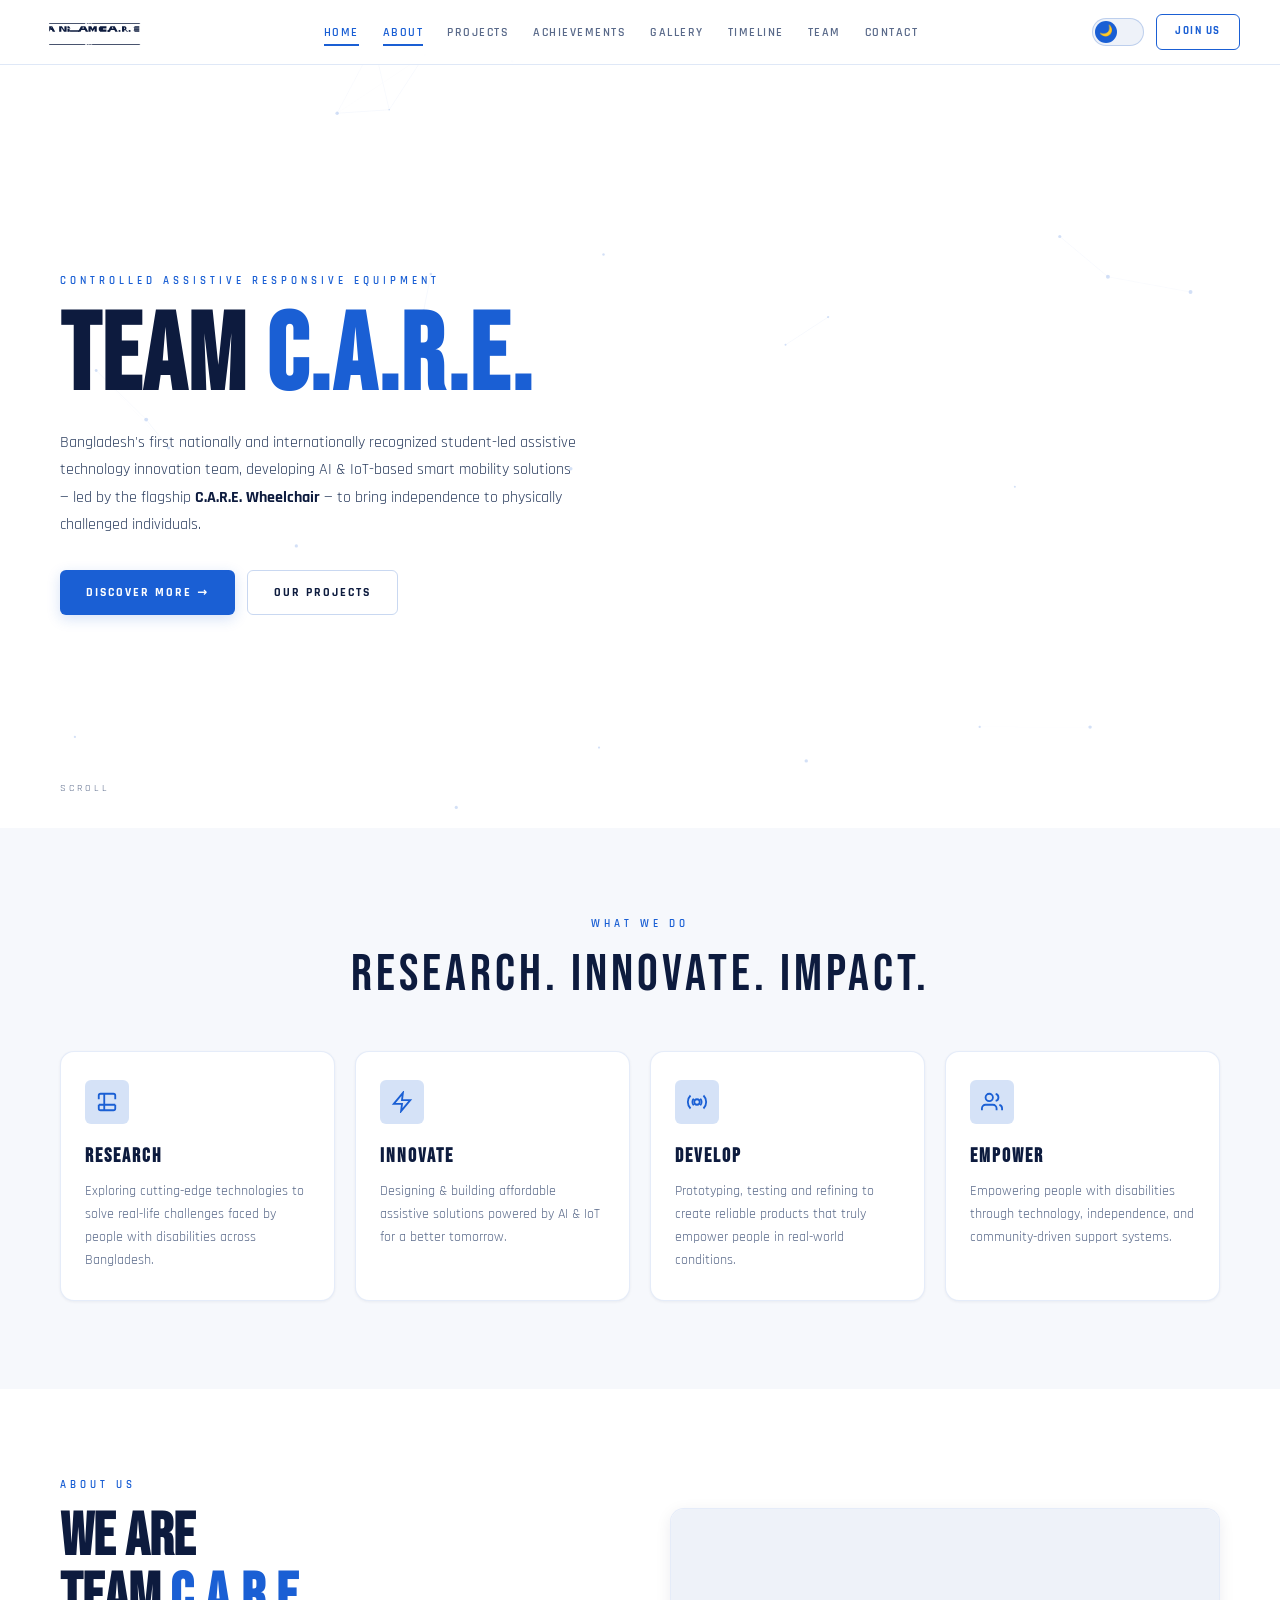
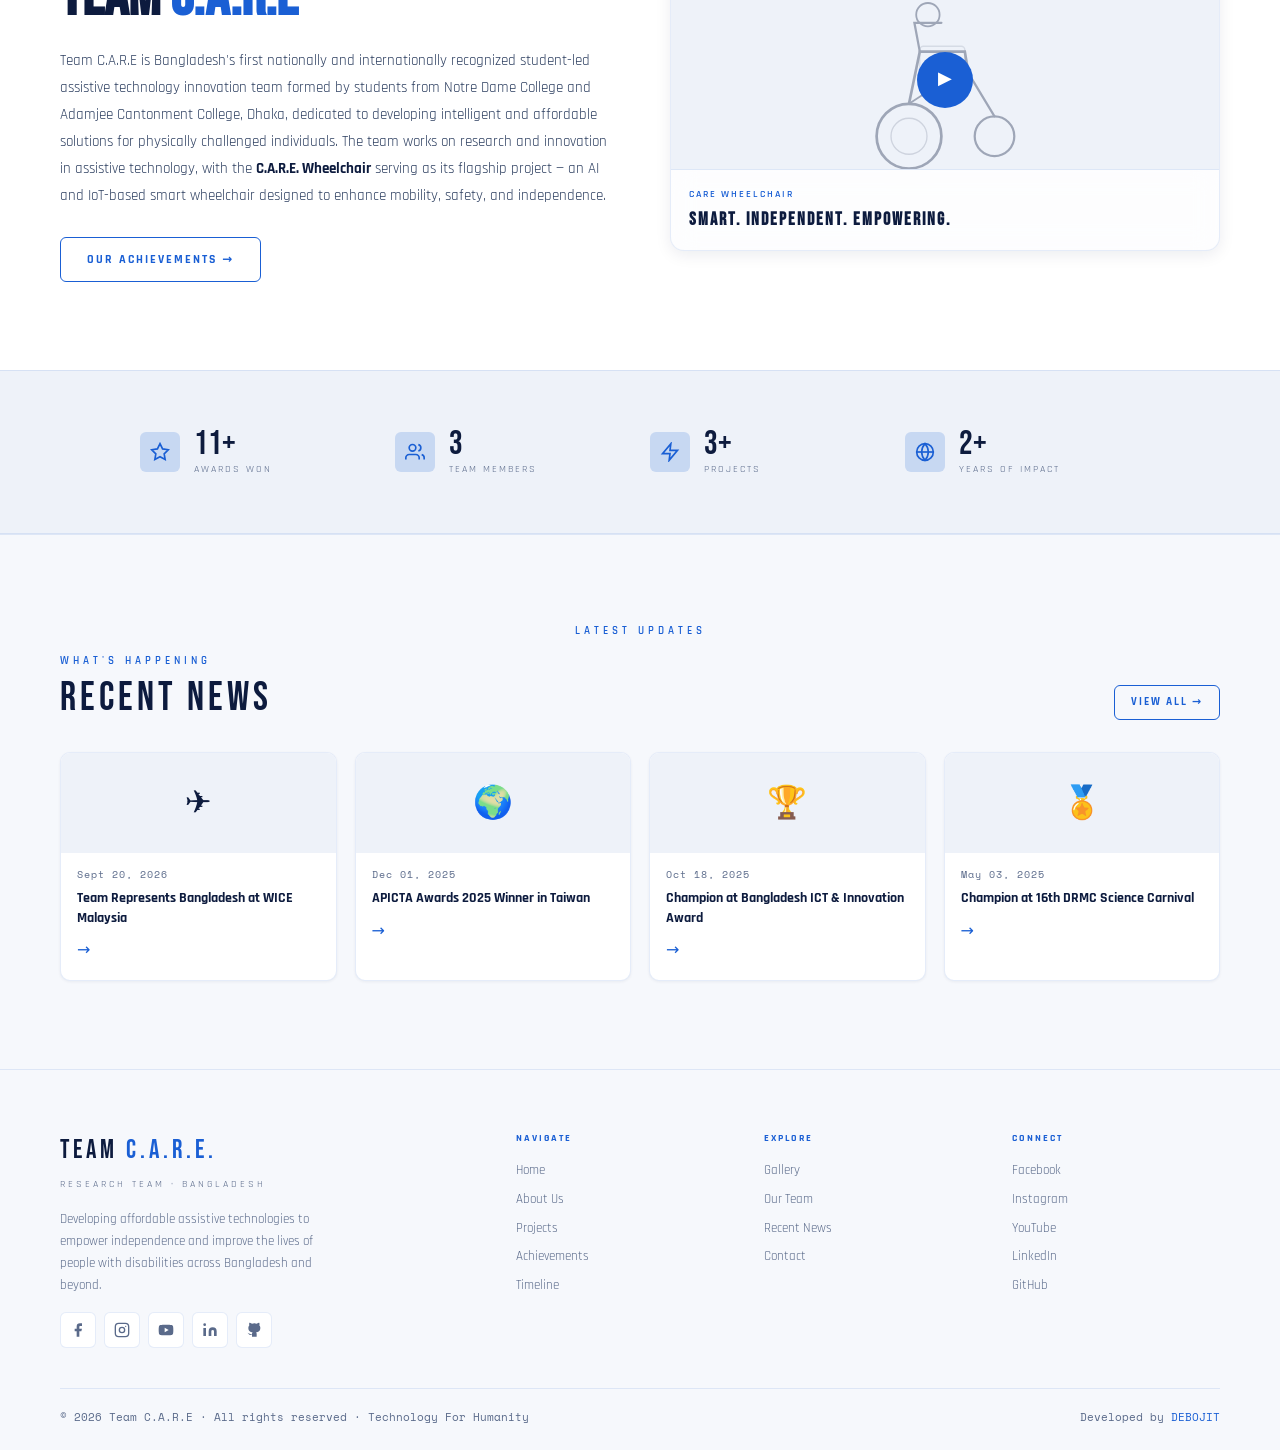
==== commit 1ead04b0: "Update print statement from 'Hello' to 'Goodbye'" ====
--- a/index.html
+++ b/index.html
@@ -1,5 +1,5 @@
 <!DOCTYPE html>
-<html lang="en" data-theme="dark">
+<html lang="en">
 <head>
 <meta charset="utf-8">
 <meta name="viewport" content="width=device-width, initial-scale=1">
@@ -12,15 +12,6 @@
 </head>
 <body>
 
-<div id="welcome-popup">
-  <div class="welcome-box">
-    <div class="welcome-deco"></div>
-    <div class="welcome-logo">Team C.A.R.E</div>
-    <div class="welcome-sub">Welcome</div>
-    <button class="welcome-close">Enter Website →</button>
-  </div>
-</div>
-
 <div id="cursor-ring"></div>
 <div id="cursor-dot"></div>
 
@@ -38,34 +29,34 @@
 <nav>
   <a class="nav-logo" href="./index.html">
     <svg viewBox="0 0 880 290" xmlns="http://www.w3.org/2000/svg"><g>
-      <path fill="#2979ff" d="M 74.0625 72.53125 L 369.30469 72.53125 L 360.48438 77.82812 L 74.0625 77.82812 Z"></path>
-      <path fill="#2979ff" d="M 373.71484 77.82812 L 382.53906 72.53125 L 391.36328 72.53125 L 382.53906 77.82812 Z"></path>
-      <path fill="#2979ff" d="M 386.95312 77.82812 L 395.77734 72.53125 L 404.59766 72.53125 L 395.77734 77.82812 Z"></path>
-      <path fill="#2979ff" d="M 400.1875 77.82812 L 409.01172 72.53125 L 417.83594 72.53125 L 409.01172 77.82812 Z"></path>
-      <path fill="#ff0000" d="M 413.42578 77.82812 L 422.25 72.53125 L 808.97266 72.53125 L 800.14844 77.82812 Z"></path>
-      <path fill="#ffffff" d="M 74.0625 99.30859 L 98.33203 99.30859 L 74.0625 143.41406 Z"></path>
-      <path fill="#ffffff" d="M 74.0625 143.41406 L 98.33203 99.30859 L 122.60156 143.41406 L 102.30469 143.41406 L 95.25 129.73828 L 80.23047 129.73828 Z"></path>
-      <path fill="#ffffff" d="M 176.46875 99.30859 L 196.76562 131.07422 L 196.76562 99.30859 L 214.41406 99.30859 L 214.41406 143.41406 L 193.23047 143.41406 L 172.05078 111.65234 L 172.05078 143.41406 L 154.40234 143.41406 L 154.40234 99.30859 Z"></path>
-      <path fill="#ffffff" d="M 220.96484 99.30859 L 220.96484 116.95312 L 245.15625 116.95312 L 233.6875 99.30859 Z"></path>
-      <path fill="#ffffff" d="M 220.96484 120.91797 L 220.96484 143.41406 L 238.61328 143.41406 L 238.61328 120.91797 Z"></path>
-      <path fill="#ffffff" d="M 314.19531 131.06641 L 314.19531 143.41406 L 243.53594 143.41406 L 232.0625 131.06641 Z"></path>
-      <path fill="#ffffff" d="M 364.71875 99.30859 L 388.98828 143.41406 L 368.6875 143.41406 L 361.63281 129.73828 L 333.38281 129.73828 L 326.32422 143.41406 L 306.02734 143.41406 L 330.29297 99.30859 Z M 347.50781 102.83984 L 340.44922 116.51562 L 354.56641 116.51562 Z"></path>
-      <path fill="#ffffff" d="M 390.3125 143.41406 L 390.3125 99.30859 L 413.25 99.30859 L 423.83984 121.37109 L 434.42578 99.30859 L 457.36719 99.30859 L 457.36719 143.41406 L 439.71875 143.41406 L 439.71875 118.72266 L 423.83984 143.41406 L 407.96094 118.72266 L 407.96094 143.41406 Z"></path>
-      <path fill="#ffffff" d="M 535.43359 99.30859 L 535.43359 116.95312 L 507.1875 116.95312 L 507.1875 125.77734 L 535.43359 125.77734 L 535.43359 143.41406 L 485.12891 143.41406 L 473.65625 131.06641 L 473.65625 111.65625 L 485.12891 99.30859 Z"></path>
-      <path fill="#ffffff" d="M 543.82031 143.41406 L 543.82031 129.28906 L 557.9375 129.28906 L 557.9375 143.41406 Z"></path>
-      <path fill="#ffffff" d="M 602.49609 99.30859 L 626.76562 143.41406 L 606.46484 143.41406 L 599.41016 129.73828 L 571.16016 129.73828 L 564.10156 143.41406 L 543.80469 143.41406 L 568.07031 99.30859 Z M 585.28516 102.83984 L 578.22656 116.51562 L 592.34375 116.51562 Z"></path>
-      <path fill="#ffffff" d="M 633.38281 143.41406 L 633.38281 129.28906 L 647.5 129.28906 L 647.5 143.41406 Z"></path>
-      <path fill="#ffffff" d="M 686.32812 99.30859 L 696.03516 108.125 L 696.03516 123.13281 L 686.32812 131.06641 L 678.38672 131.06641 L 678.38672 143.41406 L 660.73828 143.41406 L 660.73828 99.30859 Z M 678.38672 108.125 L 678.38672 122.24219 L 680.14844 122.24219 L 684.5625 118.72266 L 684.5625 111.65625 L 680.14844 108.125 Z"></path>
-      <path fill="#ffffff" d="M 700.44922 143.41406 L 685.44922 131.06641 L 697.80078 131.06641 L 710.15234 143.41406 Z"></path>
-      <path fill="#ffffff" d="M 714.56641 143.41406 L 714.56641 129.28906 L 728.67969 129.28906 L 728.67969 143.41406 Z"></path>
-      <path fill="#ffffff" d="M 800.16016 99.30859 L 800.16016 111.65625 L 752.51172 111.65625 L 763.98438 99.30859 Z"></path>
-      <path fill="#ffffff" d="M 800.16016 115.1875 L 800.16016 127.53516 L 756.92188 127.53516 L 756.92188 115.1875 Z"></path>
-      <path fill="#ffffff" d="M 800.16016 131.06641 L 800.16016 143.41406 L 763.98438 143.41406 L 752.51172 131.06641 Z"></path>
-      <path fill="#ffffff" d="M 74.0625 242.53125 L 369.30469 242.53125 L 360.48438 247.82812 L 74.0625 247.82812 Z"></path>
-      <path fill="#ffffff" d="M 373.71484 247.82812 L 382.53906 242.53125 L 391.36328 242.53125 L 382.53906 247.82812 Z"></path>
-      <path fill="#ffffff" d="M 386.95312 247.82812 L 395.77734 242.53125 L 404.59766 242.53125 L 395.77734 247.82812 Z"></path>
-      <path fill="#ffffff" d="M 400.1875 247.82812 L 409.01172 242.53125 L 417.83594 242.53125 L 409.01172 247.82812 Z"></path>
-      <path fill="#ff0000" d="M 413.42578 247.82812 L 422.25 242.53125 L 808.97266 242.53125 L 800.14844 247.82812 Z"></path>
+      <path fill="currentColor" d="M 74.0625 72.53125 L 369.30469 72.53125 L 360.48438 77.82812 L 74.0625 77.82812 Z"></path>
+      <path fill="currentColor" d="M 373.71484 77.82812 L 382.53906 72.53125 L 391.36328 72.53125 L 382.53906 77.82812 Z"></path>
+      <path fill="currentColor" d="M 386.95312 77.82812 L 395.77734 72.53125 L 404.59766 72.53125 L 395.77734 77.82812 Z"></path>
+      <path fill="currentColor" d="M 400.1875 77.82812 L 409.01172 72.53125 L 417.83594 72.53125 L 409.01172 77.82812 Z"></path>
+      <path fill="currentColor" d="M 413.42578 77.82812 L 422.25 72.53125 L 808.97266 72.53125 L 800.14844 77.82812 Z"></path>
+      <path fill="currentColor" d="M 74.0625 99.30859 L 98.33203 99.30859 L 74.0625 143.41406 Z"></path>
+      <path fill="currentColor" d="M 74.0625 143.41406 L 98.33203 99.30859 L 122.60156 143.41406 L 102.30469 143.41406 L 95.25 129.73828 L 80.23047 129.73828 Z"></path>
+      <path fill="currentColor" d="M 176.46875 99.30859 L 196.76562 131.07422 L 196.76562 99.30859 L 214.41406 99.30859 L 214.41406 143.41406 L 193.23047 143.41406 L 172.05078 111.65234 L 172.05078 143.41406 L 154.40234 143.41406 L 154.40234 99.30859 Z"></path>
+      <path fill="currentColor" d="M 220.96484 99.30859 L 220.96484 116.95312 L 245.15625 116.95312 L 233.6875 99.30859 Z"></path>
+      <path fill="currentColor" d="M 220.96484 120.91797 L 220.96484 143.41406 L 238.61328 143.41406 L 238.61328 120.91797 Z"></path>
+      <path fill="currentColor" d="M 314.19531 131.06641 L 314.19531 143.41406 L 243.53594 143.41406 L 232.0625 131.06641 Z"></path>
+      <path fill="currentColor" d="M 364.71875 99.30859 L 388.98828 143.41406 L 368.6875 143.41406 L 361.63281 129.73828 L 333.38281 129.73828 L 326.32422 143.41406 L 306.02734 143.41406 L 330.29297 99.30859 Z M 347.50781 102.83984 L 340.44922 116.51562 L 354.56641 116.51562 Z"></path>
+      <path fill="currentColor" d="M 390.3125 143.41406 L 390.3125 99.30859 L 413.25 99.30859 L 423.83984 121.37109 L 434.42578 99.30859 L 457.36719 99.30859 L 457.36719 143.41406 L 439.71875 143.41406 L 439.71875 118.72266 L 423.83984 143.41406 L 407.96094 118.72266 L 407.96094 143.41406 Z"></path>
+      <path fill="currentColor" d="M 535.43359 99.30859 L 535.43359 116.95312 L 507.1875 116.95312 L 507.1875 125.77734 L 535.43359 125.77734 L 535.43359 143.41406 L 485.12891 143.41406 L 473.65625 131.06641 L 473.65625 111.65625 L 485.12891 99.30859 Z"></path>
+      <path fill="currentColor" d="M 543.82031 143.41406 L 543.82031 129.28906 L 557.9375 129.28906 L 557.9375 143.41406 Z"></path>
+      <path fill="currentColor" d="M 602.49609 99.30859 L 626.76562 143.41406 L 606.46484 143.41406 L 599.41016 129.73828 L 571.16016 129.73828 L 564.10156 143.41406 L 543.80469 143.41406 L 568.07031 99.30859 Z M 585.28516 102.83984 L 578.22656 116.51562 L 592.34375 116.51562 Z"></path>
+      <path fill="currentColor" d="M 633.38281 143.41406 L 633.38281 129.28906 L 647.5 129.28906 L 647.5 143.41406 Z"></path>
+      <path fill="currentColor" d="M 686.32812 99.30859 L 696.03516 108.125 L 696.03516 123.13281 L 686.32812 131.06641 L 678.38672 131.06641 L 678.38672 143.41406 L 660.73828 143.41406 L 660.73828 99.30859 Z M 678.38672 108.125 L 678.38672 122.24219 L 680.14844 122.24219 L 684.5625 118.72266 L 684.5625 111.65625 L 680.14844 108.125 Z"></path>
+      <path fill="currentColor" d="M 700.44922 143.41406 L 685.44922 131.06641 L 697.80078 131.06641 L 710.15234 143.41406 Z"></path>
+      <path fill="currentColor" d="M 714.56641 143.41406 L 714.56641 129.28906 L 728.67969 129.28906 L 728.67969 143.41406 Z"></path>
+      <path fill="currentColor" d="M 800.16016 99.30859 L 800.16016 111.65625 L 752.51172 111.65625 L 763.98438 99.30859 Z"></path>
+      <path fill="currentColor" d="M 800.16016 115.1875 L 800.16016 127.53516 L 756.92188 127.53516 L 756.92188 115.1875 Z"></path>
+      <path fill="currentColor" d="M 800.16016 131.06641 L 800.16016 143.41406 L 763.98438 143.41406 L 752.51172 131.06641 Z"></path>
+      <path fill="currentColor" d="M 74.0625 242.53125 L 369.30469 242.53125 L 360.48438 247.82812 L 74.0625 247.82812 Z"></path>
+      <path fill="currentColor" d="M 373.71484 247.82812 L 382.53906 242.53125 L 391.36328 242.53125 L 382.53906 247.82812 Z"></path>
+      <path fill="currentColor" d="M 386.95312 247.82812 L 395.77734 242.53125 L 404.59766 242.53125 L 395.77734 247.82812 Z"></path>
+      <path fill="currentColor" d="M 400.1875 247.82812 L 409.01172 242.53125 L 417.83594 242.53125 L 409.01172 247.82812 Z"></path>
+      <path fill="currentColor" d="M 413.42578 247.82812 L 422.25 242.53125 L 808.97266 242.53125 L 800.14844 247.82812 Z"></path>
     </g></svg>
   </a>
   <ul class="nav-links">
@@ -80,7 +71,6 @@
   </ul>
   <div class="nav-right">
     <button class="theme-toggle" title="Toggle theme" aria-label="Toggle dark/light mode">
-      <div class="theme-toggle-track"><div class="theme-toggle-bg"></div></div>
       <div class="theme-toggle-thumb"><span class="toggle-moon">🌙</span><span class="toggle-sun">☀️</span></div>
     </button>
     <a class="btn-join" href="./contact.html">Join Us</a>
@@ -89,9 +79,7 @@
 </nav>
 
 <section id="hero">
-  <div class="hero-bg"></div>
-  <canvas id="heroBgCanvas" style="position:absolute;inset:0;width:100%;height:100%;pointer-events:none;z-index:0"></canvas>
-  <canvas id="heroAbstractCanvas" style="position:absolute;inset:0;width:100%;height:100%;pointer-events:none;z-index:1"></canvas>
+  <canvas id="heroBgCanvas"></canvas>
   <div class="hero-content">
     <div class="hero-eyebrow">Controlled Assistive Responsive Equipment</div>
     <h1 class="hero-title">TEAM <span class="accent">C.A.R.E.</span></h1>
@@ -106,29 +94,25 @@
 
 <section id="what">
   <div class="section-eyebrow">What We Do</div>
-  <div class="section-title tagline-reveal">
-    <span class="tag-word">RESEARCH<span style="color:var(--blue)">.</span></span>
-    <span class="tag-word">INNOVATE<span style="color:var(--blue)">.</span></span>
-    <span class="tag-word">IMPACT<span style="color:var(--blue)">.</span></span>
-  </div>
+  <div class="section-title tagline-reveal">RESEARCH. INNOVATE. IMPACT.</div>
   <div class="cards-grid">
     <div class="card fade-up">
-      <div class="card-icon"><svg viewBox="0 0 24 24" fill="none" stroke="currentColor" stroke-width="2" style="color:var(--blue)"><path d="M9 3H5a2 2 0 00-2 2v4m6-6h10a2 2 0 012 2v4M9 3v18m0 0h10a2 2 0 002-2v-4M9 21H5a2 2 0 01-2-2v-4m0 0h18"></path></svg></div>
+      <div class="card-icon"><svg viewBox="0 0 24 24" fill="none" stroke="currentColor" stroke-width="2"><path d="M9 3H5a2 2 0 00-2 2v4m6-6h10a2 2 0 012 2v4M9 3v18m0 0h10a2 2 0 002-2v-4M9 21H5a2 2 0 01-2-2v-4m0 0h18"></path></svg></div>
       <h3>Research</h3>
       <p>Exploring cutting-edge technologies to solve real-life challenges faced by people with disabilities across Bangladesh.</p>
     </div>
     <div class="card fade-up">
-      <div class="card-icon"><svg viewBox="0 0 24 24" fill="none" stroke="currentColor" stroke-width="2" style="color:var(--blue)"><polygon points="13 2 3 14 12 14 11 22 21 10 12 10 13 2"></polygon></svg></div>
+      <div class="card-icon"><svg viewBox="0 0 24 24" fill="none" stroke="currentColor" stroke-width="2"><polygon points="13 2 3 14 12 14 11 22 21 10 12 10 13 2"></polygon></svg></div>
       <h3>Innovate</h3>
       <p>Designing &amp; building affordable assistive solutions powered by AI &amp; IoT for a better tomorrow.</p>
     </div>
     <div class="card fade-up">
-      <div class="card-icon"><svg viewBox="0 0 24 24" fill="none" stroke="currentColor" stroke-width="2" style="color:var(--blue)"><circle cx="12" cy="12" r="3"></circle><path d="M19.07 4.93a10 10 0 010 14.14M4.93 4.93a10 10 0 000 14.14"></path><path d="M15.54 8.46a5 5 0 010 7.07M8.46 8.46a5 5 0 000 7.07"></path></svg></div>
+      <div class="card-icon"><svg viewBox="0 0 24 24" fill="none" stroke="currentColor" stroke-width="2"><circle cx="12" cy="12" r="3"></circle><path d="M19.07 4.93a10 10 0 010 14.14M4.93 4.93a10 10 0 000 14.14"></path><path d="M15.54 8.46a5 5 0 010 7.07M8.46 8.46a5 5 0 000 7.07"></path></svg></div>
       <h3>Develop</h3>
       <p>Prototyping, testing and refining to create reliable products that truly empower people in real-world conditions.</p>
     </div>
     <div class="card fade-up">
-      <div class="card-icon"><svg viewBox="0 0 24 24" fill="none" stroke="currentColor" stroke-width="2" style="color:var(--blue)"><path d="M17 21v-2a4 4 0 00-4-4H5a4 4 0 00-4 4v2"></path><circle cx="9" cy="7" r="4"></circle><path d="M23 21v-2a4 4 0 00-3-3.87"></path><path d="M16 3.13a4 4 0 010 7.75"></path></svg></div>
+      <div class="card-icon"><svg viewBox="0 0 24 24" fill="none" stroke="currentColor" stroke-width="2"><path d="M17 21v-2a4 4 0 00-4-4H5a4 4 0 00-4 4v2"></path><circle cx="9" cy="7" r="4"></circle><path d="M23 21v-2a4 4 0 00-3-3.87"></path><path d="M16 3.13a4 4 0 010 7.75"></path></svg></div>
       <h3>Empower</h3>
       <p>Empowering people with disabilities through technology, independence, and community-driven support systems.</p>
     </div>
@@ -139,7 +123,7 @@
   <div class="about-grid">
     <div class="fade-up">
       <div class="about-eyebrow">About Us</div>
-      <h2 class="about-title tagline-reveal">WE ARE<br>TEAM <span class="accent">C.A.R.E</span></h2>
+      <h2 class="about-title">WE ARE<br>TEAM <span class="accent">C.A.R.E</span></h2>
       <p class="about-text">Team C.A.R.E is Bangladesh's first nationally and internationally recognized student-led assistive technology innovation team formed by students from Notre Dame College and Adamjee Cantonment College, Dhaka, dedicated to developing intelligent and affordable solutions for physically challenged individuals. The team works on research and innovation in assistive technology, with the <strong>C.A.R.E. Wheelchair</strong> serving as its flagship project — an AI and IoT-based smart wheelchair designed to enhance mobility, safety, and independence.</p>
       <a class="btn-outline" href="./awards.html">Our Achievements →</a>
     </div>
@@ -147,22 +131,21 @@
       <div class="video-card">
         <div class="video-bg">
           <svg class="wheelchair-svg" viewBox="0 0 200 210" fill="none" xmlns="http://www.w3.org/2000/svg">
-            <circle cx="60" cy="168" r="36" stroke="#2979ff" stroke-width="3"></circle>
-            <circle cx="60" cy="168" r="20" stroke="#2979ff" stroke-width="1.5" opacity="0.4"></circle>
-            <circle cx="155" cy="168" r="22" stroke="#2979ff" stroke-width="2.5"></circle>
-            <path d="M60 132 L72 74 L122 74 L126 98" stroke="#2979ff" stroke-width="3" stroke-linecap="round"></path>
-            <path d="M72 74 L66 42 L96 42" stroke="#2979ff" stroke-width="2.5" stroke-linecap="round"></path>
-            <ellipse cx="81" cy="33" rx="13" ry="13" stroke="#2979ff" stroke-width="2"></ellipse>
-            <path d="M126 98 L155 146" stroke="#2979ff" stroke-width="2.5" stroke-linecap="round"></path>
-            <path d="M112 98 L60 132" stroke="#2979ff" stroke-width="2" stroke-linecap="round"></path>
-            <rect x="72" y="68" width="50" height="32" rx="4" stroke="#2979ff" stroke-width="1.5" opacity="0.3"></rect>
+            <circle cx="60" cy="168" r="36" stroke="currentColor" stroke-width="3"></circle>
+            <circle cx="60" cy="168" r="20" stroke="currentColor" stroke-width="1.5" opacity="0.4"></circle>
+            <circle cx="155" cy="168" r="22" stroke="currentColor" stroke-width="2.5"></circle>
+            <path d="M60 132 L72 74 L122 74 L126 98" stroke="currentColor" stroke-width="3" stroke-linecap="round"></path>
+            <path d="M72 74 L66 42 L96 42" stroke="currentColor" stroke-width="2.5" stroke-linecap="round"></path>
+            <ellipse cx="81" cy="33" rx="13" ry="13" stroke="currentColor" stroke-width="2"></ellipse>
+            <path d="M126 98 L155 146" stroke="currentColor" stroke-width="2.5" stroke-linecap="round"></path>
+            <path d="M112 98 L60 132" stroke="currentColor" stroke-width="2" stroke-linecap="round"></path>
+            <rect x="72" y="68" width="50" height="32" rx="4" stroke="currentColor" stroke-width="1.5" opacity="0.3"></rect>
           </svg>
         </div>
         <div class="play-btn">▶</div>
         <div class="video-footer">
           <p class="project-tag">CARE WHEELCHAIR</p>
           <h4>Smart. Independent. Empowering.</h4>
-          <a href="#" class="watch-link">Watch Video →</a>
         </div>
       </div>
     </div>
@@ -171,53 +154,52 @@
 
 <section id="stats">
   <div class="stats-grid">
-    <div class="stat-item fade-up">
-      <div class="stat-icon"><svg viewBox="0 0 24 24" fill="none" stroke="currentColor" stroke-width="2" style="width:24px;height:24px;color:var(--blue)"><path d="M12 2l3.09 6.26L22 9.27l-5 4.87 1.18 6.86L12 17.77l-6.18 3.23L7 14.14 2 9.27l6.91-1.01z"></path></svg></div>
+    <div class="stat-item">
+      <div class="stat-icon"><svg viewBox="0 0 24 24" fill="none" stroke="currentColor" stroke-width="2" style="width:20px;height:20px"><path d="M12 2l3.09 6.26L22 9.27l-5 4.87 1.18 6.86L12 17.77l-6.18 3.23L7 14.14 2 9.27l6.91-1.01z"></path></svg></div>
       <div><div class="stat-num" data-stat="stat_awards">20+</div><div class="stat-label">Awards Won</div></div>
     </div>
-    <div class="stat-item fade-up">
-      <div class="stat-icon"><svg viewBox="0 0 24 24" fill="none" stroke="currentColor" stroke-width="2" style="width:24px;height:24px;color:var(--blue)"><path d="M17 21v-2a4 4 0 00-4-4H5a4 4 0 00-4 4v2"></path><circle cx="9" cy="7" r="4"></circle><path d="M23 21v-2a4 4 0 00-3-3.87"></path><path d="M16 3.13a4 4 0 010 7.75"></path></svg></div>
+    <div class="stat-item">
+      <div class="stat-icon"><svg viewBox="0 0 24 24" fill="none" stroke="currentColor" stroke-width="2" style="width:20px;height:20px"><path d="M17 21v-2a4 4 0 00-4-4H5a4 4 0 00-4 4v2"></path><circle cx="9" cy="7" r="4"></circle><path d="M23 21v-2a4 4 0 00-3-3.87"></path><path d="M16 3.13a4 4 0 010 7.75"></path></svg></div>
       <div><div class="stat-num" data-stat="stat_members">3</div><div class="stat-label">Team Members</div></div>
     </div>
-    <div class="stat-item fade-up">
-      <div class="stat-icon"><svg viewBox="0 0 24 24" fill="none" stroke="currentColor" stroke-width="2" style="width:24px;height:24px;color:var(--blue)"><polygon points="13 2 3 14 12 14 11 22 21 10 12 10 13 2"></polygon></svg></div>
+    <div class="stat-item">
+      <div class="stat-icon"><svg viewBox="0 0 24 24" fill="none" stroke="currentColor" stroke-width="2" style="width:20px;height:20px"><polygon points="13 2 3 14 12 14 11 22 21 10 12 10 13 2"></polygon></svg></div>
       <div><div class="stat-num" data-stat="stat_projects">3+</div><div class="stat-label">Projects</div></div>
     </div>
-    <div class="stat-item fade-up">
-      <div class="stat-icon"><svg viewBox="0 0 24 24" fill="none" stroke="currentColor" stroke-width="2" style="width:24px;height:24px;color:var(--blue)"><circle cx="12" cy="12" r="10"></circle><line x1="2" y1="12" x2="22" y2="12"></line><path d="M12 2a15.3 15.3 0 014 10 15.3 15.3 0 01-4 10 15.3 15.3 0 01-4-10 15.3 15.3 0 014-10z"></path></svg></div>
+    <div class="stat-item">
+      <div class="stat-icon"><svg viewBox="0 0 24 24" fill="none" stroke="currentColor" stroke-width="2" style="width:20px;height:20px"><circle cx="12" cy="12" r="10"></circle><line x1="2" y1="12" x2="22" y2="12"></line><path d="M12 2a15.3 15.3 0 014 10 15.3 15.3 0 01-4 10 15.3 15.3 0 01-4-10 15.3 15.3 0 014-10z"></path></svg></div>
       <div><div class="stat-num" data-stat="stat_years">2+</div><div class="stat-label">Years of Impact</div></div>
     </div>
   </div>
 </section>
 
-<section id="recent-home" style="background:var(--bg2);border-top:1px solid var(--border)">
+<section id="recent-home">
   <div class="section-eyebrow">Latest Updates</div>
-  <div class="section-title tagline-reveal">RECENT <span style="color:var(--blue)">NEWS</span></div>
-  <div class="news-header" style="max-width:1200px;margin:0 auto 40px">
-    <div class="news-header-left"><div class="section-eyebrow" style="text-align:left;margin:0 0 4px">What's Happening</div></div>
+  <div class="news-header">
+    <div class="news-header-left">
+      <div class="section-eyebrow">What's Happening</div>
+      <div class="section-title">RECENT NEWS</div>
+    </div>
     <a class="view-all" href="./news.html">View All →</a>
   </div>
-  <div style="max-width:1200px;margin:0 auto">
-    <div class="news-grid" id="homeNewsGrid"></div>
-  </div>
+  <div class="news-grid" id="homeNewsGrid"></div>
 </section>
 
 <footer>
   <div class="footer-main">
-    <div class="footer-brand fade-up">
+    <div class="footer-brand">
       <div class="footer-logo">TEAM <span>C.A.R.E.</span></div>
       <div class="footer-sub">Research Team · Bangladesh</div>
       <p>Developing affordable assistive technologies to empower independence and improve the lives of people with disabilities across Bangladesh and beyond.</p>
       <div class="social-links">
-        <a href="https://facebook.com/teamcare.bd" target="_blank" rel="noreferrer" class="social-link" title="Facebook"><svg width="18" height="18" viewBox="0 0 24 24" fill="currentColor"><path d="M18 2h-3a5 5 0 00-5 5v3H7v4h3v8h4v-8h3l1-4h-4V7a1 1 0 011-1h3z"></path></svg></a>
-        <a href="https://instagram.com/teamcare.bd" target="_blank" rel="noreferrer" class="social-link" title="Instagram"><svg width="18" height="18" viewBox="0 0 24 24" fill="none" stroke="currentColor" stroke-width="2"><rect x="2" y="2" width="20" height="20" rx="5" ry="5"></rect><circle cx="12" cy="12" r="4"></circle><circle cx="17.5" cy="6.5" r="1" fill="currentColor" stroke="none"></circle></svg></a>
-        <a href="https://youtube.com/@teamcare" target="_blank" rel="noreferrer" class="social-link" title="YouTube"><svg width="18" height="18" viewBox="0 0 24 24" fill="currentColor"><path d="M22.54 6.42a2.78 2.78 0 00-1.95-1.96C18.88 4 12 4 12 4s-6.88 0-8.59.46a2.78 2.78 0 00-1.95 1.96A29 29 0 001 12a29 29 0 00.46 5.58A2.78 2.78 0 003.41 19.6C5.12 20 12 20 12 20s6.88 0 8.59-.4a2.78 2.78 0 001.95-1.95A29 29 0 0023 12a29 29 0 00-.46-5.58zM10 15.5v-7l6 3.5-6 3.5z"></path></svg></a>
-        <a href="https://linkedin.com/company/teamcare-bd" target="_blank" rel="noreferrer" class="social-link" title="LinkedIn"><svg width="18" height="18" viewBox="0 0 24 24" fill="currentColor"><path d="M16 8a6 6 0 016 6v7h-4v-7a2 2 0 00-2-2 2 2 0 00-2 2v7h-4v-7a6 6 0 016-6zM2 9h4v12H2z"></path><circle cx="4" cy="4" r="2"></circle></svg></a>
-        <a href="https://twitter.com/teamcare_bd" target="_blank" rel="noreferrer" class="social-link" title="Twitter / X"><svg width="18" height="18" viewBox="0 0 24 24" fill="currentColor"><path d="M18.244 2.25h3.308l-7.227 8.26 8.502 11.24H16.17l-5.214-6.817L4.99 21.75H1.68l7.73-8.835L1.254 2.25H8.08l4.713 6.231zm-1.161 17.52h1.833L7.084 4.126H5.117z"></path></svg></a>
-        <a href="https://github.com/teamcare-bd" target="_blank" rel="noreferrer" class="social-link" title="GitHub"><svg width="18" height="18" viewBox="0 0 24 24" fill="currentColor"><path d="M9 19c-5 1.5-5-2.5-7-3m14 6v-3.87a3.37 3.37 0 00-.94-2.61c3.14-.35 6.44-1.54 6.44-7A5.44 5.44 0 0020 4.77 5.07 5.07 0 0019.91 1S18.73.65 16 2.48a13.38 13.38 0 00-7 0C6.27.65 5.09 1 5.09 1A5.07 5.07 0 005 4.77a5.44 5.44 0 00-1.5 3.78c0 5.42 3.3 6.61 6.44 7A3.37 3.37 0 009 18.13V22"></path></svg></a>
+        <a href="https://facebook.com/teamcare.bd" target="_blank" rel="noreferrer" class="social-link" title="Facebook"><svg width="16" height="16" viewBox="0 0 24 24" fill="currentColor"><path d="M18 2h-3a5 5 0 00-5 5v3H7v4h3v8h4v-8h3l1-4h-4V7a1 1 0 011-1h3z"></path></svg></a>
+        <a href="https://instagram.com/teamcare.bd" target="_blank" rel="noreferrer" class="social-link" title="Instagram"><svg width="16" height="16" viewBox="0 0 24 24" fill="none" stroke="currentColor" stroke-width="2"><rect x="2" y="2" width="20" height="20" rx="5" ry="5"></rect><circle cx="12" cy="12" r="4"></circle><circle cx="17.5" cy="6.5" r="1" fill="currentColor" stroke="none"></circle></svg></a>
+        <a href="https://youtube.com/@teamcare" target="_blank" rel="noreferrer" class="social-link" title="YouTube"><svg width="16" height="16" viewBox="0 0 24 24" fill="currentColor"><path d="M22.54 6.42a2.78 2.78 0 00-1.95-1.96C18.88 4 12 4 12 4s-6.88 0-8.59.46a2.78 2.78 0 00-1.95 1.96A29 29 0 001 12a29 29 0 00.46 5.58A2.78 2.78 0 003.41 19.6C5.12 20 12 20 12 20s6.88 0 8.59-.4a2.78 2.78 0 001.95-1.95A29 29 0 0023 12a29 29 0 00-.46-5.58zM10 15.5v-7l6 3.5-6 3.5z"></path></svg></a>
+        <a href="https://linkedin.com/company/teamcare-bd" target="_blank" rel="noreferrer" class="social-link" title="LinkedIn"><svg width="16" height="16" viewBox="0 0 24 24" fill="currentColor"><path d="M16 8a6 6 0 016 6v7h-4v-7a2 2 0 00-2-2 2 2 0 00-2 2v7h-4v-7a6 6 0 016-6zM2 9h4v12H2z"></path><circle cx="4" cy="4" r="2"></circle></svg></a>
+        <a href="https://github.com/teamcare-bd" target="_blank" rel="noreferrer" class="social-link" title="GitHub"><svg width="16" height="16" viewBox="0 0 24 24" fill="currentColor"><path d="M9 19c-5 1.5-5-2.5-7-3m14 6v-3.87a3.37 3.37 0 00-.94-2.61c3.14-.35 6.44-1.54 6.44-7A5.44 5.44 0 0020 4.77 5.07 5.07 0 0019.91 1S18.73.65 16 2.48a13.38 13.38 0 00-7 0C6.27.65 5.09 1 5.09 1A5.07 5.07 0 005 4.77a5.44 5.44 0 00-1.5 3.78c0 5.42 3.3 6.61 6.44 7A3.37 3.37 0 009 18.13V22"></path></svg></a>
       </div>
     </div>
-    <div class="footer-col fade-up">
+    <div class="footer-col">
       <h5>Navigate</h5>
       <a href="./index.html">Home</a>
       <a href="./index.html#about">About Us</a>
@@ -225,14 +207,14 @@
       <a href="./awards.html">Achievements</a>
       <a href="./roadmap.html">Timeline</a>
     </div>
-    <div class="footer-col fade-up">
+    <div class="footer-col">
       <h5>Explore</h5>
       <a href="./gallery.html">Gallery</a>
       <a href="./team.html">Our Team</a>
       <a href="./news.html">Recent News</a>
       <a href="./contact.html">Contact</a>
     </div>
-    <div class="footer-col fade-up">
+    <div class="footer-col">
       <h5>Connect</h5>
       <a href="https://facebook.com/teamcare.bd" target="_blank" rel="noreferrer">Facebook</a>
       <a href="https://instagram.com/teamcare.bd" target="_blank" rel="noreferrer">Instagram</a>
@@ -243,7 +225,7 @@
   </div>
   <div class="footer-divider"></div>
   <div class="footer-bottom">
-    <div class="footer-copy">© 2026 Team C.A.R.E · Last updated: May 2026 · All rights reserved · Technology For Humanity</div>
+    <div class="footer-copy">© 2026 Team C.A.R.E · All rights reserved · Technology For Humanity</div>
     <div class="footer-dev">Developed by <span>DEBOJIT</span></div>
   </div>
 </footer>
@@ -251,4 +233,4 @@
 <script src="./data/content.js"></script>
 <script src="./js/main.js"></script>
 </body>
-</html>+</html>
--- a/css/style.css
+++ b/css/style.css
@@ -1,3 +1,1318 @@
-*,:after,:before{--tw-border-spacing-x:0;--tw-border-spacing-y:0;--tw-translate-x:0;--tw-translate-y:0;--tw-rotate:0;--tw-skew-x:0;--tw-skew-y:0;--tw-scale-x:1;--tw-scale-y:1;--tw-pan-x: ;--tw-pan-y: ;--tw-pinch-zoom: ;--tw-scroll-snap-strictness:proximity;--tw-gradient-from-position: ;--tw-gradient-via-position: ;--tw-gradient-to-position: ;--tw-ordinal: ;--tw-slashed-zero: ;--tw-numeric-figure: ;--tw-numeric-spacing: ;--tw-numeric-fraction: ;--tw-ring-inset: ;--tw-ring-offset-width:0px;--tw-ring-offset-color:#fff;--tw-ring-color:rgb(59 130 246/0.5);--tw-ring-offset-shadow:0 0 #0000;--tw-ring-shadow:0 0 #0000;--tw-shadow:0 0 #0000;--tw-shadow-colored:0 0 #0000;--tw-blur: ;--tw-brightness: ;--tw-contrast: ;--tw-grayscale: ;--tw-hue-rotate: ;--tw-invert: ;--tw-saturate: ;--tw-sepia: ;--tw-drop-shadow: ;--tw-backdrop-blur: ;--tw-backdrop-brightness: ;--tw-backdrop-contrast: ;--tw-backdrop-grayscale: ;--tw-backdrop-hue-rotate: ;--tw-backdrop-invert: ;--tw-backdrop-opacity: ;--tw-backdrop-saturate: ;--tw-backdrop-sepia: ;--tw-contain-size: ;--tw-contain-layout: ;--tw-contain-paint: ;--tw-contain-style: }::backdrop{--tw-border-spacing-x:0;--tw-border-spacing-y:0;--tw-translate-x:0;--tw-translate-y:0;--tw-rotate:0;--tw-skew-x:0;--tw-skew-y:0;--tw-scale-x:1;--tw-scale-y:1;--tw-pan-x: ;--tw-pan-y: ;--tw-pinch-zoom: ;--tw-scroll-snap-strictness:proximity;--tw-gradient-from-position: ;--tw-gradient-via-position: ;--tw-gradient-to-position: ;--tw-ordinal: ;--tw-slashed-zero: ;--tw-numeric-figure: ;--tw-numeric-spacing: ;--tw-numeric-fraction: ;--tw-ring-inset: ;--tw-ring-offset-width:0px;--tw-ring-offset-color:#fff;--tw-ring-color:rgb(59 130 246/0.5);--tw-ring-offset-shadow:0 0 #0000;--tw-ring-shadow:0 0 #0000;--tw-shadow:0 0 #0000;--tw-shadow-colored:0 0 #0000;--tw-blur: ;--tw-brightness: ;--tw-contrast: ;--tw-grayscale: ;--tw-hue-rotate: ;--tw-invert: ;--tw-saturate: ;--tw-sepia: ;--tw-drop-shadow: ;--tw-backdrop-blur: ;--tw-backdrop-brightness: ;--tw-backdrop-contrast: ;--tw-backdrop-grayscale: ;--tw-backdrop-hue-rotate: ;--tw-backdrop-invert: ;--tw-backdrop-opacity: ;--tw-backdrop-saturate: ;--tw-backdrop-sepia: ;--tw-contain-size: ;--tw-contain-layout: ;--tw-contain-paint: ;--tw-contain-style: }/*
-! tailwindcss v3.4.19 | MIT License | https://tailwindcss.com
-*/*,:after,:before{border:0 solid #e5e7eb}:after,:before{--tw-content:""}:host,html{line-height:1.5;-webkit-text-size-adjust:100%;-moz-tab-size:4;-o-tab-size:4;tab-size:4;font-family:ui-sans-serif,system-ui,sans-serif,Apple Color Emoji,Segoe UI Emoji,Segoe UI Symbol,Noto Color Emoji;font-feature-settings:normal;font-variation-settings:normal;-webkit-tap-highlight-color:transparent}body{margin:0;line-height:inherit}hr{height:0;color:inherit;border-top-width:1px}abbr:where([title]){-webkit-text-decoration:underline dotted;text-decoration:underline dotted}h1,h2,h3,h4,h5,h6{font-size:inherit;font-weight:inherit}a{color:inherit;text-decoration:inherit}b,strong{font-weight:bolder}code,kbd,pre,samp{font-family:ui-monospace,SFMono-Regular,Menlo,Monaco,Consolas,Liberation Mono,Courier New,monospace;font-feature-settings:normal;font-variation-settings:normal;font-size:1em}small{font-size:80%}sub,sup{font-size:75%;line-height:0;position:relative;vertical-align:baseline}sub{bottom:-.25em}sup{top:-.5em}table{text-indent:0;border-color:inherit;border-collapse:collapse}button,input,optgroup,select,textarea{font-family:inherit;font-feature-settings:inherit;font-variation-settings:inherit;font-size:100%;font-weight:inherit;line-height:inherit;letter-spacing:inherit;color:inherit;margin:0;padding:0}button,select{text-transform:none}button,input:where([type=button]),input:where([type=reset]),input:where([type=submit]){-webkit-appearance:button;background-color:transparent;background-image:none}:-moz-focusring{outline:auto}:-moz-ui-invalid{box-shadow:none}progress{vertical-align:baseline}::-webkit-inner-spin-button,::-webkit-outer-spin-button{height:auto}[type=search]{-webkit-appearance:textfield;outline-offset:-2px}::-webkit-search-decoration{-webkit-appearance:none}::-webkit-file-upload-button{-webkit-appearance:button;font:inherit}summary{display:list-item}blockquote,dd,dl,figure,h1,h2,h3,h4,h5,h6,hr,p,pre{margin:0}fieldset{margin:0}fieldset,legend{padding:0}menu,ol,ul{list-style:none;margin:0;padding:0}dialog{padding:0}textarea{resize:vertical}input::-moz-placeholder,textarea::-moz-placeholder{opacity:1;color:#9ca3af}input::placeholder,textarea::placeholder{opacity:1;color:#9ca3af}[role=button],button{cursor:pointer}:disabled{cursor:default}audio,canvas,embed,iframe,img,object,svg,video{display:block;vertical-align:middle}img,video{max-width:100%;height:auto}[hidden]:where(:not([hidden=until-found])){display:none}.visible{visibility:visible}.absolute{position:absolute}.flex{display:flex}.resize{resize:both}.uppercase{text-transform:uppercase}.filter{filter:var(--tw-blur) var(--tw-brightness) var(--tw-contrast) var(--tw-grayscale) var(--tw-hue-rotate) var(--tw-invert) var(--tw-saturate) var(--tw-sepia) var(--tw-drop-shadow)}:root{--blue:#2979ff;--blue-light:#82b1ff;--blue-glow:rgba(41,121,255,0.35);--blue-deep:#1a4fd6;--accent-gold:#c8a84b;--electric:#00e5ff;--electric2:#7c4dff;--bg:#040810;--bg2:#070d1a;--surface:#0c1628;--surface2:#111e35;--surface3:#162444;--text:#e8eaf6;--text-dim:#b0bec5;--muted:#7986cb;--border:rgba(41,121,255,0.18);--border-strong:rgba(41,121,255,0.35);--shadow-color:rgba(0,0,0,0.6);--glass:rgba(12,22,40,0.7);--glass-border:rgba(41,121,255,0.2)}[data-theme=light]{--bg:#ffffff;--bg2:#f4f7fe;--surface:#ffffff;--surface2:#f0f4ff;--surface3:#e8eeff;--text:#14161a;--text-dim:#2a2f38;--muted:#4b5563;--border:rgba(41,100,200,0.12);--border-strong:rgba(41,100,200,0.3);--shadow-color:rgba(41,100,200,0.1);--glass:rgba(255,255,255,0.92);--glass-border:rgba(41,100,200,0.18);--blue-glow:rgba(41,121,255,0.2);--electric:#0077cc;--blue:#1a5fd4;--blue-light:#1a4fbf;--muted-text:#2d4a6e}*,:after,:before{margin:0;padding:0;box-sizing:border-box}html{scroll-behavior:smooth}body{background:var(--bg);color:var(--text);font-family:Rajdhani,sans-serif;overflow-x:hidden;cursor:none;transition:background .4s,color .4s}#cursor-ring{width:36px;height:36px;border:1.5px solid rgba(41,121,255,.7);transition:width .4s cubic-bezier(.23,1,.32,1),height .4s cubic-bezier(.23,1,.32,1),border-color .3s,background .3s,opacity .3s;mix-blend-mode:normal;backdrop-filter:blur(1px)}#cursor-dot,#cursor-ring{position:fixed;border-radius:50%;pointer-events:none;z-index:99999;transform:translate(-50%,-50%)}#cursor-dot{width:5px;height:5px;background:var(--electric);transition:width .2s,height .2s,background .2s,transform .1s;box-shadow:0 0 12px var(--electric),0 0 4px #fff}.cursor-hover #cursor-ring{width:52px;height:52px;border-color:rgba(0,229,255,.6);background:rgba(0,229,255,.06)}.cursor-hover #cursor-dot{width:3px;height:3px;background:#fff}.cursor-click #cursor-ring{width:28px;height:28px;border-color:rgba(0,229,255,.9);background:rgba(0,229,255,.12)}::-webkit-scrollbar{width:4px}::-webkit-scrollbar-track{background:var(--bg)}::-webkit-scrollbar-thumb{background:linear-gradient(to bottom,var(--electric),var(--blue));border-radius:4px}.theme-toggle{position:relative;width:68px;height:34px;background:var(--surface2);border:1px solid var(--border-strong);border-radius:17px;cursor:pointer;transition:background .3s,box-shadow .3s;flex-shrink:0;box-shadow:0 0 0 0 transparent}.theme-toggle:hover{box-shadow:0 0 18px rgba(41,121,255,.3)}.theme-toggle-track{position:absolute;inset:3px;border-radius:14px;overflow:hidden}.theme-toggle-bg{position:absolute;inset:0;background:linear-gradient(135deg,#040810,#0c1628);transition:opacity .4s}[data-theme=light] .theme-toggle-bg{background:linear-gradient(135deg,#c8daff,#7fbfff)}.theme-toggle-thumb{position:absolute;width:26px;height:26px;border-radius:50%;top:4px;left:5px;background:linear-gradient(135deg,#1a237e,var(--blue));box-shadow:0 0 10px rgba(41,121,255,.6),inset 0 1px 2px rgba(255,255,255,.2);transition:transform .4s cubic-bezier(.34,1.56,.64,1),background .4s,box-shadow .4s;display:flex;align-items:center;justify-content:center;font-size:12px}[data-theme=light] .theme-toggle-thumb{transform:translateX(34px);background:linear-gradient(135deg,#f9c74f,#f4a261);box-shadow:0 0 14px rgba(249,199,79,.7),inset 0 1px 2px rgba(255,255,255,.4)}.toggle-moon{display:inline}.toggle-sun,[data-theme=light] .toggle-moon{display:none}[data-theme=light] .toggle-sun{display:inline}#welcome-popup{position:fixed;inset:0;z-index:10000;display:flex;align-items:center;justify-content:center;background:rgba(4,8,16,.85);backdrop-filter:blur(12px);opacity:0;animation:popupFadeIn .6s ease .4s forwards}@keyframes popupFadeIn{to{opacity:1}}#welcome-popup.hide{opacity:0;pointer-events:none;transition:opacity .5s ease}.welcome-box{background:linear-gradient(135deg,var(--surface) 0,var(--surface2) 100%);border:1px solid rgba(0,229,255,.3);border-radius:24px;padding:52px 60px;max-width:520px;width:90%;text-align:center;position:relative;box-shadow:0 0 0 1px rgba(0,229,255,.1),0 40px 100px rgba(0,0,0,.6),0 0 60px rgba(41,121,255,.15);transform:translateY(20px) scale(.97);animation:popupSlideIn .7s cubic-bezier(.34,1.56,.64,1) .4s forwards;opacity:0}@keyframes popupSlideIn{to{transform:translateY(0) scale(1);opacity:1}}.welcome-logo{font-family:Bebas Neue;font-size:42px;letter-spacing:8px;background:linear-gradient(135deg,var(--blue),var(--electric));-webkit-background-clip:text;-webkit-text-fill-color:transparent;margin-bottom:4px}.welcome-sub{font-size:18px;letter-spacing:6px;text-transform:uppercase;color:var(--muted);margin-bottom:36px;font-weight:600}.welcome-msg{font-size:16px;color:var(--text-dim);line-height:1.7;margin-bottom:32px}.welcome-msg strong{color:var(--text)}.welcome-close{padding:14px 40px;background:linear-gradient(135deg,var(--blue),var(--blue-deep));border:none;border-radius:8px;color:#fff;font-family:Rajdhani;font-size:13px;letter-spacing:3px;text-transform:uppercase;font-weight:700;cursor:pointer;box-shadow:0 4px 30px rgba(41,121,255,.4);transition:transform .2s,box-shadow .2s}.welcome-close:hover{transform:translateY(-2px);box-shadow:0 8px 40px rgba(41,121,255,.6)}.welcome-deco{position:absolute;top:-1px;left:20%;right:20%;height:2px;background:linear-gradient(90deg,transparent,var(--electric),transparent)}nav{position:fixed;top:0;left:0;right:0;z-index:200;justify-content:space-between;padding:14px 60px;background:var(--glass);backdrop-filter:blur(24px);border-bottom:1px solid var(--glass-border);transition:padding .3s,background .4s}.nav-logo,nav{display:flex;align-items:center}.nav-logo{gap:12px;text-decoration:none;height:40px}.nav-logo svg{height:100%;width:auto;filter:drop-shadow(0 0 10px rgba(41,121,255,.5))}.nav-links{display:flex;gap:24px;list-style:none}.nav-links a{color:var(--muted);text-decoration:none;font-size:11px;letter-spacing:2px;text-transform:uppercase;font-weight:600;transition:color .2s;padding:4px 0;border-bottom:2px solid transparent;position:relative}.nav-links a:after{content:"";position:absolute;bottom:-2px;left:0;right:0;height:2px;background:var(--blue);transform:scaleX(0);transition:transform .3s}.nav-links a.active:after,.nav-links a:hover:after{transform:scaleX(1)}.btn-join,.nav-links a.active,.nav-links a:hover{color:var(--blue-light)}.btn-join{padding:9px 22px;border:1.5px solid var(--blue);background:transparent;font-family:Rajdhani;font-size:11px;letter-spacing:2px;text-transform:uppercase;cursor:pointer;border-radius:4px;transition:all .25s;text-decoration:none;box-shadow:0 0 16px rgba(41,121,255,.15)}.btn-join:hover{background:var(--blue);color:#fff;box-shadow:0 0 28px var(--blue-glow)}.hamburger{display:none;flex-direction:column;gap:5px;cursor:pointer;padding:4px}.hamburger span{width:24px;height:2px;background:var(--blue-light);border-radius:2px;transition:all .3s}.mobile-menu{display:none;position:fixed;top:68px;left:0;right:0;background:var(--glass);backdrop-filter:blur(24px);border-bottom:1px solid var(--border);padding:16px;z-index:199;flex-direction:column;gap:2px}.mobile-menu.open{display:flex}.mobile-menu a{color:var(--muted);text-decoration:none;font-size:14px;letter-spacing:2px;text-transform:uppercase;font-weight:600;padding:12px 10px;border-bottom:1px solid rgba(41,121,255,.06);transition:color .2s}.mobile-menu a:hover{color:var(--blue-light)}.nav-right{gap:16px}.nav-right,.page-overlay{display:flex;align-items:center}.page-overlay{position:fixed;inset:0;z-index:500;background:var(--bg);flex-direction:column;justify-content:flex-start;overflow-y:auto;opacity:0;pointer-events:none;transition:opacity .4s cubic-bezier(.4,0,.2,1)}.page-overlay.active{opacity:1;pointer-events:all}.page-back{position:sticky;top:0;left:0;right:0;z-index:10;padding:18px 60px;background:var(--glass);backdrop-filter:blur(24px);border-bottom:1px solid var(--glass-border);width:100%}.page-back,.page-back-btn{display:flex;align-items:center}.page-back-btn{gap:10px;color:var(--blue-light);text-decoration:none;font-size:12px;letter-spacing:3px;text-transform:uppercase;font-weight:700;cursor:pointer;background:none;border:none;transition:color .2s,gap .2s}.page-back-btn:hover{color:var(--electric);gap:14px}.page-back-btn .arrow{font-size:18px;transition:transform .2s}.page-back-btn:hover .arrow{transform:translateX(-4px)}.page-back-title{font-family:Bebas Neue;font-size:20px;letter-spacing:5px;color:var(--text);text-align:center;position:absolute;left:50%;transform:translateX(-50%);pointer-events:none}.page-content{padding:60px;max-width:1300px;margin:0 auto;width:100%}#hero{min-height:100vh;display:flex;align-items:center;position:relative;overflow:hidden;padding:120px 60px 80px}.hero-bg{background:var(--bg);transition:background .4s}.hero-bg,.hero-bg:before{position:absolute;inset:0}.hero-bg:before{content:"";background:linear-gradient(105deg,transparent,transparent 58%,rgba(41,121,255,.03) 0,rgba(41,121,255,.03))}.wheelchair-scene{position:absolute;right:0;top:0;bottom:0;width:52%;pointer-events:none;overflow:hidden}#wheelchairCanvas{position:absolute;inset:0;width:100%;height:100%}.wc-features{position:absolute;right:18px;top:50%;transform:translateY(-50%);display:flex;flex-direction:column;gap:14px;z-index:5}.wc-feat{display:flex;align-items:center;gap:10px;background:rgba(7,13,26,.82);border:1px solid rgba(0,229,255,.22);border-radius:10px;padding:10px 16px;backdrop-filter:blur(12px);transform:translateX(80px);opacity:0;transition:transform .6s cubic-bezier(.23,1,.32,1),opacity .6s}.wc-feat.visible{transform:translateX(0);opacity:1}[data-theme=light] .wc-feat{background:rgba(240,244,255,.9);border-color:rgba(41,121,255,.3)}.wc-feat-dot{width:8px;height:8px;border-radius:50%;background:var(--electric);flex-shrink:0;box-shadow:0 0 8px var(--electric)}.wc-feat-text{font-size:11px;letter-spacing:1.5px;text-transform:uppercase;color:var(--text-dim);font-weight:600;white-space:nowrap}.hero-content{position:relative;max-width:560px;z-index:2}.hero-eyebrow{font-size:11px;letter-spacing:5px;text-transform:uppercase;color:var(--electric);margin-bottom:20px;display:flex;align-items:center;gap:12px}.hero-eyebrow:before{content:"";width:40px;height:1px;background:var(--electric)}.hero-title{font-family:Bebas Neue;font-size:clamp(70px,10vw,116px);line-height:.9;letter-spacing:2px;color:#fff;margin-bottom:24px}[data-theme=light] .hero-title{color:var(--text)}.hero-title .accent{color:var(--blue)}.hero-desc{font-size:17px;color:var(--muted);line-height:1.7;margin-bottom:40px;max-width:480px}.hero-desc strong{color:var(--text)}.hero-btns{display:flex;gap:16px;flex-wrap:wrap}.btn-primary{padding:14px 32px;background:var(--blue);color:#fff;border:none;border-radius:4px;font-family:Rajdhani;font-size:14px;letter-spacing:2px;text-transform:uppercase;font-weight:700;cursor:pointer;text-decoration:none;display:inline-flex;align-items:center;gap:10px;transition:box-shadow .3s,transform .2s;box-shadow:0 4px 30px rgba(41,121,255,.4),inset 0 1px 0 rgba(255,255,255,.1)}.btn-primary:hover{box-shadow:0 4px 50px rgba(41,121,255,.65);transform:translateY(-2px)}.btn-secondary{padding:14px 32px;background:transparent;color:var(--text);border:1.5px solid rgba(255,255,255,.2);border-radius:4px;font-family:Rajdhani;font-size:14px;letter-spacing:2px;text-transform:uppercase;font-weight:700;cursor:pointer;text-decoration:none;display:inline-flex;align-items:center;gap:10px;transition:border-color .2s,color .2s,box-shadow .2s}[data-theme=light] .btn-secondary{border-color:rgba(41,121,255,.3)}.btn-secondary:hover{border-color:var(--blue);color:var(--blue-light);box-shadow:0 4px 20px rgba(41,121,255,.15)}.scroll-indicator{position:absolute;right:20px;top:50%;transform:translateY(-50%);writing-mode:vertical-rl;font-size:10px;letter-spacing:4px;color:var(--muted);text-transform:uppercase;display:flex;align-items:center;gap:12px}.scroll-indicator:after{content:"";width:1px;height:60px;background:var(--blue)}.hero-quick-nav{position:absolute;bottom:40px;left:60px;right:60px;display:flex;gap:12px;flex-wrap:wrap;z-index:2}.hero-nav-chip{padding:8px 18px;background:var(--glass);border:1px solid var(--glass-border);border-radius:30px;color:var(--muted);font-size:11px;letter-spacing:2px;text-transform:uppercase;font-weight:600;cursor:pointer;transition:all .25s;text-decoration:none;backdrop-filter:blur(12px);box-shadow:0 4px 16px rgba(0,0,0,.2),inset 0 1px 0 rgba(255,255,255,.05)}.hero-nav-chip:hover{background:var(--blue);color:#fff;border-color:var(--blue);box-shadow:0 4px 24px rgba(41,121,255,.4);transform:translateY(-2px)}section{padding:100px 60px}.section-eyebrow{font-size:11px;text-transform:uppercase;color:var(--blue);margin-bottom:16px}.section-eyebrow,.section-title{text-align:center;letter-spacing:6px}.section-title{font-family:Bebas Neue;font-size:clamp(36px,5vw,60px);color:var(--text);margin-bottom:60px}.section-title .dot{color:var(--blue)}.btn-outline{padding:13px 30px;border:1.5px solid var(--blue);color:var(--blue-light);background:transparent;border-radius:4px;font-family:Rajdhani;font-size:13px;letter-spacing:2px;text-transform:uppercase;font-weight:700;cursor:pointer;text-decoration:none;display:inline-flex;align-items:center;gap:10px;transition:background .2s,color .2s,box-shadow .2s;box-shadow:0 0 16px rgba(41,121,255,.1)}.btn-outline:hover{background:var(--blue);color:#fff;box-shadow:0 4px 24px rgba(41,121,255,.4)}.tagline-reveal{overflow:hidden}.tagline-reveal .tag-word{display:inline-block;opacity:0;transform:translateY(100%);transition:opacity .6s ease,transform .6s cubic-bezier(.23,1,.32,1)}.tagline-reveal.revealed .tag-word{opacity:1;transform:translateY(0)}#what{background:var(--bg2);border-top:1px solid var(--border);border-bottom:1px solid var(--border)}.cards-grid{display:grid;grid-template-columns:repeat(4,1fr);gap:24px;max-width:1200px;margin:0 auto}.card{background:var(--surface);border:1px solid var(--border);border-radius:14px;padding:36px 28px;transition:border-color .3s,transform .3s,box-shadow .3s;position:relative;overflow:hidden;box-shadow:0 4px 24px rgba(0,0,0,.18),inset 0 1px 0 rgba(255,255,255,.03)}.card:before{top:0;left:0;right:0;height:2px;background:linear-gradient(90deg,transparent,var(--blue),transparent);transform:scaleX(0);transition:transform .4s}.card:after,.card:before{content:"";position:absolute}.card:after{inset:0;border-radius:14px;background:linear-gradient(145deg,rgba(255,255,255,.02),transparent);pointer-events:none}.card:hover{transform:translateY(-8px);border-color:rgba(41,121,255,.45);box-shadow:0 24px 70px rgba(41,121,255,.14)}.card:hover:before{transform:scaleX(1)}.card-icon{width:52px;height:52px;border-radius:10px;background:rgba(41,121,255,.1);display:grid;place-items:center;margin-bottom:20px;font-size:22px;border:1px solid rgba(41,121,255,.2);box-shadow:0 4px 14px rgba(41,121,255,.12),inset 0 1px 0 rgba(255,255,255,.04)}.card-icon svg{width:24px;height:24px}.card h3{font-family:Bebas Neue;letter-spacing:3px;font-size:22px;margin-bottom:12px;color:var(--text)}.card p{font-size:15px;color:var(--muted);line-height:1.7}#about{background:var(--bg)}.about-grid{display:grid;grid-template-columns:1fr 1fr;gap:80px;align-items:center;max-width:1200px;margin:0 auto}.about-eyebrow{font-size:11px;letter-spacing:6px;text-transform:uppercase;color:var(--blue);margin-bottom:16px}.about-title{font-family:Bebas Neue;font-size:clamp(40px,5vw,72px);line-height:.95;color:var(--text);margin-bottom:28px}.about-title .accent{color:var(--blue)}.about-text{font-size:16px;color:var(--muted);line-height:1.8;margin-bottom:36px}.about-text strong{color:var(--text)}.project-details{max-width:900px;margin:0 auto 32px;font-size:15px;color:var(--muted);line-height:1.8}.project-features{display:grid;grid-template-columns:repeat(2,minmax(220px,1fr));gap:16px;max-width:900px;margin:0 auto 32px;padding:0;list-style:none}.project-features li{position:relative;padding-left:24px;color:var(--text-dim);line-height:1.8}.project-features li:before{content:"•";position:absolute;left:0;top:0;color:var(--blue)}.video-card{background:var(--surface);border:1px solid var(--border);border-radius:16px;overflow:hidden;position:relative;aspect-ratio:16/10;display:flex;flex-direction:column;justify-content:flex-end;box-shadow:0 20px 70px rgba(0,0,0,.3),inset 0 1px 0 rgba(255,255,255,.04)}.video-bg{position:absolute;inset:0;background:linear-gradient(135deg,#070d1a,#0c1a35,#040810);display:flex;align-items:center;justify-content:center}.wheelchair-svg{width:200px;opacity:.22;filter:drop-shadow(0 0 40px var(--blue))}.play-btn{position:absolute;top:50%;left:50%;transform:translate(-50%,-50%);width:68px;height:68px;border-radius:50%;background:rgba(41,121,255,.92);display:grid;place-items:center;font-size:22px;cursor:pointer;border:2px solid rgba(255,255,255,.3);box-shadow:0 0 50px var(--blue-glow),0 8px 32px rgba(0,0,0,.3);transition:transform .2s,box-shadow .2s}.play-btn:hover{transform:translate(-50%,-50%) scale(1.1);box-shadow:0 0 70px var(--blue-glow)}.video-footer{position:relative;padding:20px;background:rgba(7,13,26,.92)}.video-footer h4{font-family:Bebas Neue;letter-spacing:3px;font-size:20px;color:#fff}.video-footer p{font-size:13px;color:var(--muted);margin-bottom:8px}.watch-link{font-size:12px;letter-spacing:3px;text-transform:uppercase;color:var(--blue);text-decoration:none;font-weight:700}#stats{background:linear-gradient(135deg,var(--surface) 0,var(--surface2) 100%);border-top:1px solid var(--border);border-bottom:1px solid var(--border);padding:60px;box-shadow:inset 0 1px 0 rgba(255,255,255,.03)}.stats-grid{display:grid;grid-template-columns:repeat(4,1fr);max-width:1000px;margin:0 auto}.stat-item{display:flex;align-items:center;gap:20px;padding:20px 36px;border-right:1px solid var(--border)}.stat-item:last-child{border-right:none}.stat-icon{width:50px;height:50px;background:linear-gradient(135deg,rgba(41,121,255,.15),rgba(41,121,255,.05));border-radius:10px;display:grid;place-items:center;font-size:20px;flex-shrink:0;border:1px solid rgba(41,121,255,.2);box-shadow:0 4px 14px rgba(41,121,255,.1),inset 0 1px 0 rgba(255,255,255,.04)}.stat-num{font-family:Bebas Neue;font-size:44px;color:var(--text);line-height:1}.stat-label{font-size:11px;letter-spacing:3px;text-transform:uppercase;color:var(--muted)}#achievements{background:var(--bg2);border-bottom:1px solid var(--border)}.achieve-grid{display:grid;grid-template-columns:repeat(3,1fr);gap:28px;max-width:1200px;margin:0 auto}.achieve-card{background:var(--surface);border:1px solid var(--border);border-radius:16px;padding:36px;display:flex;flex-direction:column;gap:0;transition:transform .3s,border-color .3s,box-shadow .3s;position:relative;overflow:hidden;box-shadow:0 4px 28px rgba(0,0,0,.15),inset 0 1px 0 rgba(255,255,255,.03)}.achieve-card-top{display:flex;gap:24px;align-items:flex-start}.achieve-card:before{content:"";position:absolute;inset:0;border-radius:16px;background:linear-gradient(145deg,rgba(255,255,255,.025),transparent);pointer-events:none}.achieve-card:after{content:"";position:absolute;bottom:0;left:0;right:0;height:2px;background:linear-gradient(90deg,transparent,var(--blue),transparent);transform:scaleX(0);transition:transform .4s}.achieve-card:hover{transform:translateY(-8px);border-color:rgba(41,121,255,.45);box-shadow:0 28px 80px rgba(41,121,255,.15)}.achieve-card:hover:after{transform:scaleX(1)}.achieve-badge{width:64px;height:64px;border-radius:14px;background:linear-gradient(135deg,rgba(41,121,255,.14),rgba(41,121,255,.04));border:1px solid rgba(41,121,255,.25);display:grid;place-items:center;font-size:28px;flex-shrink:0;box-shadow:0 4px 14px rgba(41,121,255,.12),inset 0 1px 0 rgba(255,255,255,.04)}.achieve-body{flex:1}.achieve-body h3{font-family:Bebas Neue;letter-spacing:2px;font-size:20px;color:var(--text);margin-bottom:8px}.achieve-body p{font-size:14px;color:var(--muted);line-height:1.6}.achieve-meta{display:flex;gap:8px;align-items:center;flex-wrap:wrap;margin-top:10px}.achieve-year{font-family:Space Mono;font-size:11px;color:var(--blue)}.achieve-fb-link{display:inline-flex;align-items:center;gap:6px;margin-top:14px;padding:7px 14px;border-radius:8px;background:rgba(24,119,242,.1);border:1px solid rgba(24,119,242,.3);color:#4a9df8;text-decoration:none;font-size:11px;letter-spacing:2px;text-transform:uppercase;font-weight:700;transition:background .2s,border-color .2s,color .2s}.achieve-fb-link:hover{background:rgba(24,119,242,.22);border-color:rgba(24,119,242,.6);color:#7dc0ff}.achieve-fb-link svg{width:14px;height:14px;flex-shrink:0}.badge-intl{background:rgba(0,229,255,.08);color:var(--electric);border:1px solid rgba(0,229,255,.2);border-radius:12px}.badge-intl,.badge-natl{padding:3px 10px;font-size:10px;letter-spacing:2px;text-transform:uppercase;font-weight:700}.badge-natl{background:rgba(41,121,255,.1);color:var(--blue-light);border:1px solid rgba(41,121,255,.25);border-radius:12px}.badge-date{background:rgba(200,168,75,.1);color:var(--accent-gold);border:1px solid rgba(200,168,75,.25);padding:3px 10px;border-radius:12px;font-size:10px;letter-spacing:2px;text-transform:uppercase;font-weight:700}.apicta-feature{max-width:1200px;margin:0 auto 36px;background:linear-gradient(135deg,rgba(41,121,255,.05),rgba(7,13,26,.5));padding:32px;border-radius:18px;display:flex;gap:32px;align-items:center;border:1px solid rgba(41,121,255,.12);box-shadow:0 30px 80px rgba(41,121,255,.1),inset 0 1px 0 rgba(255,255,255,.04);position:relative;overflow:hidden}.apicta-feature:before{content:"";position:absolute;top:-1px;left:20%;right:20%;height:2px;background:linear-gradient(90deg,transparent,var(--blue),transparent)}.apicta-feature .apicta-img{width:460px;height:auto;border-radius:14px;border:1px solid rgba(41,121,255,.15);box-shadow:0 20px 60px rgba(41,121,255,.15);flex-shrink:0}.apicta-feature .apicta-info{flex:1}.apicta-feature .apicta-info h3{font-family:Bebas Neue;font-size:40px;margin:0 0 12px;color:var(--text)}.apicta-feature .apicta-info p{color:var(--muted);font-size:16px;line-height:1.6;margin-bottom:12px}.apicta-feature .apicta-meta{display:flex;gap:18px;align-items:center;margin-top:12px}.apicta-feature .apicta-meta .year{background:rgba(41,121,255,.1);color:var(--blue);padding:8px 14px;border-radius:8px;font-family:Space Mono;font-size:13px;font-weight:700;border:1px solid rgba(41,121,255,.2)}.apicta-feature .apicta-meta .type{background:rgba(255,255,255,.04);color:var(--text);padding:8px 14px;border-radius:8px;font-size:13px;font-weight:700;border:1px solid rgba(255,255,255,.06)}#projects{background:var(--bg)}.projects-grid{display:grid;grid-template-columns:repeat(3,1fr);gap:28px;max-width:1200px;margin:0 auto}.project-card{background:var(--surface);border:1px solid var(--border);border-radius:16px;overflow:hidden;transition:transform .3s,box-shadow .3s;display:flex;flex-direction:column;box-shadow:0 4px 24px rgba(0,0,0,.15),inset 0 1px 0 rgba(255,255,255,.03)}.project-card:hover{transform:translateY(-10px);box-shadow:0 28px 70px rgba(41,121,255,.15)}.project-thumb{height:190px;background:linear-gradient(135deg,var(--surface2),var(--surface));display:flex;align-items:center;justify-content:center;font-size:56px;position:relative;overflow:hidden}.project-thumb:after{content:"";position:absolute;inset:0;background:linear-gradient(to bottom,transparent 50%,var(--surface))}.project-body{padding:24px;flex-grow:1;display:flex;flex-direction:column}.project-tag{font-size:11px;letter-spacing:3px;text-transform:uppercase;color:var(--blue);margin-bottom:8px}.project-body h3{font-family:Bebas Neue;letter-spacing:2px;font-size:22px;color:var(--text);margin-bottom:10px}.project-body p{font-size:14px;color:var(--muted);line-height:1.7;margin-bottom:20px;flex-grow:1}.project-link{font-size:12px;letter-spacing:3px;text-transform:uppercase;color:var(--blue);text-decoration:none;font-weight:700;display:flex;align-items:center;gap:8px;margin-top:auto}.project-link:hover{color:var(--blue-light)}#roadmap{background:var(--bg2);border-top:1px solid var(--border);border-bottom:1px solid var(--border)}.roadmap-track{max-width:960px;margin:0 auto;position:relative}.roadmap-track:before{content:"";position:absolute;left:50%;top:0;bottom:0;width:2px;background:linear-gradient(to bottom,transparent 0,var(--electric) 8%,var(--blue) 35%,var(--blue) 65%,rgba(121,134,203,.4) 85%,transparent 100%);transform:translateX(-50%);filter:drop-shadow(0 0 4px rgba(0,229,255,.4))}.roadmap-item{display:flex;gap:56px;margin-bottom:64px;align-items:flex-start;position:relative}.roadmap-item:nth-child(2n){flex-direction:row-reverse}.roadmap-item:nth-child(2n) .road-content{text-align:right}.roadmap-item:nth-child(2n) .road-status-row,.roadmap-item:nth-child(2n) .road-tags{justify-content:flex-end}.road-content{flex:1}.road-card{background:var(--surface);border:1px solid var(--border);border-radius:16px;padding:28px 32px;position:relative;transition:transform .3s,border-color .3s,box-shadow .3s;overflow:hidden}.road-card:hover{transform:translateY(-4px);border-color:rgba(0,229,255,.3);box-shadow:0 20px 60px rgba(0,229,255,.1)}.road-card:before{content:"";position:absolute;top:0;left:0;right:0;height:2px;background:linear-gradient(90deg,transparent,var(--electric),transparent);transform:scaleX(0);transition:transform .4s}.road-card:hover:before{transform:scaleX(1)}.road-card.status-completed{border-top-color:rgba(41,121,255,.5)}.road-card.status-active{border-top-color:rgba(0,229,255,.7);box-shadow:0 0 30px rgba(0,229,255,.1)}.road-card.status-vision{border-top-color:rgba(121,134,203,.3)}.road-dot-wrap{display:flex;flex-direction:column;align-items:center;padding-top:30px;z-index:1}.road-dot,.road-dot-wrap{flex-shrink:0;position:relative}.road-dot{width:22px;height:22px;border-radius:50%;z-index:2}.road-dot.done{background:linear-gradient(135deg,var(--blue),var(--electric));border:3px solid var(--bg2);box-shadow:0 0 20px rgba(0,229,255,.5),0 0 0 4px rgba(0,229,255,.1)}.road-dot.active{background:#fff;border:3px solid var(--electric);box-shadow:0 0 0 0 rgba(0,229,255,.5);animation:dotPulse 2s ease-in-out infinite}.road-dot.future{background:var(--surface2);border:3px solid rgba(121,134,203,.5)}@keyframes dotPulse{0%,to{box-shadow:0 0 0 0 rgba(0,229,255,.5)}50%{box-shadow:0 0 0 14px rgba(0,229,255,0)}}.road-year{font-family:Space Mono;font-size:10px;color:var(--electric);letter-spacing:3px;margin-bottom:10px;text-transform:uppercase}.road-content h3{font-family:Bebas Neue;letter-spacing:3px;font-size:26px;line-height:1;margin-bottom:12px}.road-content h3 .letter{display:inline-block;transition:color .2s,text-shadow .2s}.road-card:hover h3 .letter{color:var(--electric);text-shadow:0 0 12px rgba(0,229,255,.6)}.road-content p{font-size:14px;color:var(--muted);line-height:1.7;margin-bottom:14px}.road-status-row{display:flex;gap:10px;align-items:center;flex-wrap:wrap}.road-status{display:inline-block;padding:5px 16px;border-radius:20px;font-size:10px;letter-spacing:2px;text-transform:uppercase;font-weight:700}.status-done{background:rgba(41,121,255,.12);color:var(--blue-light);border:1px solid rgba(41,121,255,.3)}.status-active{background:rgba(0,229,255,.1);color:var(--electric);border:1px solid rgba(0,229,255,.35);box-shadow:0 0 12px rgba(0,229,255,.15);animation:statusGlow 2s ease-in-out infinite}@keyframes statusGlow{0%,to{box-shadow:0 0 8px rgba(0,229,255,.1)}50%{box-shadow:0 0 20px rgba(0,229,255,.3)}}.status-future{background:rgba(121,134,203,.08);color:var(--muted);border:1px solid rgba(121,134,203,.2)}#gallery{background:var(--bg)}.gallery-filter{display:flex;justify-content:center;gap:12px;margin-bottom:40px;flex-wrap:wrap}.filter-btn{padding:8px 22px;background:var(--surface);border:1px solid var(--border);border-radius:40px;color:var(--muted);font-family:Rajdhani;font-size:12px;letter-spacing:2px;text-transform:uppercase;cursor:pointer;transition:all .25s;box-shadow:0 2px 10px rgba(0,0,0,.1)}.filter-btn.active,.filter-btn:hover{background:var(--blue);color:#fff;border-color:var(--blue);box-shadow:0 4px 20px rgba(41,121,255,.35)}.gallery-grid{display:grid;grid-template-columns:repeat(4,1fr);grid-auto-rows:200px;gap:16px;max-width:1200px;margin:0 auto}.gallery-item{background:var(--surface);border:1px solid var(--border);border-radius:14px;overflow:hidden;position:relative;cursor:pointer;transition:transform .3s,box-shadow .3s;box-shadow:0 4px 20px rgba(0,0,0,.15)}.gallery-item:hover{transform:scale(1.04);box-shadow:0 20px 60px rgba(41,121,255,.22);z-index:2}.gallery-item.wide{grid-column:span 2}.gallery-item.tall{grid-row:span 2}.gallery-inner{align-items:center;justify-content:center;font-size:48px;background:linear-gradient(135deg,var(--surface2),var(--surface))}.gallery-inner,.gallery-overlay{position:absolute;inset:0;display:flex}.gallery-overlay{background:linear-gradient(0deg,rgba(4,8,16,.92) 0,transparent 60%);opacity:0;transition:opacity .3s;flex-direction:column;justify-content:flex-end;padding:20px}.gallery-item:hover .gallery-overlay{opacity:1}.gallery-overlay h4{color:#fff;font-size:14px;font-weight:700;letter-spacing:1px}.gallery-overlay p{color:var(--blue-light);font-size:12px;letter-spacing:2px;text-transform:uppercase}.lightbox{position:fixed;inset:0;background:rgba(4,8,16,.96);z-index:999;display:flex;align-items:center;justify-content:center;opacity:0;pointer-events:none;transition:opacity .3s}.lightbox.open{opacity:1;pointer-events:all}.lightbox-inner{background:var(--surface);border:1px solid var(--border-strong);border-radius:20px;padding:48px;max-width:600px;width:90%;text-align:center;position:relative;box-shadow:0 40px 120px rgba(0,0,0,.5),inset 0 1px 0 rgba(255,255,255,.05)}.lightbox-close{position:absolute;top:18px;right:22px;font-size:22px;cursor:pointer;color:var(--muted);background:none;border:none;transition:color .2s}.lightbox-close:hover{color:var(--text)}.lightbox-emoji{font-size:80px;margin-bottom:20px;display:block}.lightbox-inner h3{font-family:Bebas Neue;font-size:28px;letter-spacing:3px;color:var(--text);margin-bottom:10px}.lightbox-inner p{color:var(--muted);font-size:15px;line-height:1.7}#team{background:var(--bg2);border-top:1px solid var(--border)}.team-grid{display:grid;grid-template-columns:repeat(5,1fr);gap:24px;max-width:1200px;margin:0 auto}.member-card{background:var(--surface);border:1px solid var(--border);border-radius:14px;padding:28px 20px;text-align:center;transition:transform .3s,border-color .3s,box-shadow .3s;box-shadow:0 4px 24px rgba(0,0,0,.14),inset 0 1px 0 rgba(255,255,255,.03)}.member-card:hover{transform:translateY(-8px);border-color:rgba(41,121,255,.45);box-shadow:0 24px 60px rgba(41,121,255,.14)}.member-avatar{width:76px;height:76px;border-radius:50%;margin:0 auto 16px;background:linear-gradient(135deg,var(--blue),#1a237e);display:grid;place-items:center;font-size:28px;border:2px solid rgba(41,121,255,.4);box-shadow:0 0 24px rgba(41,121,255,.25),0 4px 16px rgba(0,0,0,.3)}.member-card h4{font-weight:700;font-size:15px;margin-bottom:4px;color:var(--text)}.member-card .role{font-size:11px;color:var(--blue);letter-spacing:2px;text-transform:uppercase}.member-socials{display:flex;justify-content:center;gap:10px;margin-top:14px}.member-socials a{width:32px;height:32px;border-radius:50%;background:rgba(41,121,255,.08);display:grid;place-items:center;color:var(--blue);text-decoration:none;font-size:13px;border:1px solid rgba(41,121,255,.2);transition:background .2s,box-shadow .2s}.member-socials a:hover{background:var(--blue);color:#fff;box-shadow:0 4px 14px rgba(41,121,255,.4)}#recent{background:var(--bg);border-top:1px solid var(--border)}.news-header{display:flex;justify-content:space-between;align-items:flex-end;max-width:1200px;margin:0 auto 40px}.news-header-left .section-eyebrow{text-align:left}.news-header-left .section-title{text-align:left;margin-bottom:0}.view-all{font-size:12px;letter-spacing:3px;text-transform:uppercase;color:var(--blue);text-decoration:none;font-weight:700;border:1px solid var(--blue);padding:10px 20px;border-radius:4px;transition:background .2s,box-shadow .2s}.view-all:hover{background:rgba(41,121,255,.1);box-shadow:0 4px 20px rgba(41,121,255,.2)}.news-grid{display:grid;grid-template-columns:repeat(4,1fr);gap:20px;max-width:1200px;margin:0 auto}.news-card{background:var(--surface);border:1px solid var(--border);border-radius:14px;overflow:hidden;transition:transform .3s,border-color .3s,box-shadow .3s;box-shadow:0 4px 20px rgba(0,0,0,.12)}.news-card:hover{transform:translateY(-6px);border-color:rgba(41,121,255,.35);box-shadow:0 20px 60px rgba(41,121,255,.12)}.news-thumb{height:130px;background:linear-gradient(135deg,var(--surface2),rgba(41,121,255,.1));display:flex;align-items:center;justify-content:center;font-size:38px}.news-body{padding:18px}.news-date{font-size:11px;letter-spacing:2px;text-transform:uppercase;color:var(--muted);margin-bottom:8px;font-family:Space Mono}.news-body h4{font-size:15px;font-weight:700;color:var(--text);line-height:1.4;margin-bottom:12px}.news-arrow{font-size:18px;color:var(--blue);text-decoration:none}#contact{background:var(--bg2);border-top:1px solid var(--border)}.contact-grid{display:grid;grid-template-columns:1fr 1.6fr;gap:80px;max-width:1100px;margin:0 auto}.contact-info h3{font-family:Bebas Neue;font-size:42px;letter-spacing:4px;color:var(--text);margin-bottom:20px}.contact-info p{color:var(--muted);font-size:16px;line-height:1.8;margin-bottom:36px}.contact-detail{display:flex;align-items:flex-start;gap:14px;margin-bottom:24px}.contact-icon{width:46px;height:46px;background:linear-gradient(135deg,rgba(41,121,255,.14),rgba(41,121,255,.04));border:1px solid rgba(41,121,255,.2);border-radius:10px;display:grid;place-items:center;font-size:18px;flex-shrink:0;box-shadow:0 4px 14px rgba(41,121,255,.1),inset 0 1px 0 rgba(255,255,255,.04)}.contact-detail-text strong{display:block;font-size:11px;letter-spacing:3px;text-transform:uppercase;color:var(--blue);margin-bottom:4px}.contact-detail-text span{color:var(--muted);font-size:14px}.contact-form,.form-row{display:grid;gap:16px}.form-row{grid-template-columns:1fr 1fr}.form-group label{font-size:11px;letter-spacing:3px;text-transform:uppercase;color:var(--muted);display:block;margin-bottom:8px}.form-group input,.form-group select,.form-group textarea{width:100%;padding:14px 18px;background:var(--surface);border:1px solid var(--border);border-radius:8px;color:var(--text);font-family:Rajdhani;font-size:15px;outline:none;transition:border-color .2s,box-shadow .2s;resize:none}.form-group input:focus,.form-group select:focus,.form-group textarea:focus{border-color:var(--blue);box-shadow:0 0 0 3px rgba(41,121,255,.1)}.form-group input::-moz-placeholder,.form-group textarea::-moz-placeholder{color:rgba(121,134,203,.35)}.form-group input::placeholder,.form-group textarea::placeholder{color:rgba(121,134,203,.35)}.form-group select option{background:var(--surface2)}footer{background:var(--bg);border-top:1px solid var(--border);padding:70px 60px 30px}.footer-main{display:grid;grid-template-columns:2fr 1fr 1fr 1fr;gap:60px;max-width:1200px;margin:0 auto 60px}.footer-brand .footer-logo{font-family:Bebas Neue;font-size:32px;letter-spacing:6px;color:var(--text);margin-bottom:6px}.footer-brand .footer-logo span{color:var(--blue)}.footer-brand .footer-sub{font-size:11px;letter-spacing:4px;text-transform:uppercase;color:var(--muted);margin-bottom:20px}.footer-brand p{font-size:14px;color:var(--muted);line-height:1.7;max-width:280px}.footer-col h5{font-size:11px;letter-spacing:4px;text-transform:uppercase;color:var(--blue);margin-bottom:20px;font-weight:700}.footer-col a{display:block;color:var(--muted);text-decoration:none;font-size:14px;margin-bottom:12px;transition:color .2s}.footer-col a:hover{color:var(--text)}.social-links{display:flex;gap:12px;margin-top:20px}.social-link{width:42px;height:42px;border-radius:10px;background:var(--surface);border:1px solid var(--border);display:grid;place-items:center;color:var(--muted);text-decoration:none;font-size:16px;transition:all .25s;box-shadow:0 2px 10px rgba(0,0,0,.12),inset 0 1px 0 rgba(255,255,255,.03)}.social-link:hover{background:var(--blue);color:#fff;border-color:var(--blue);box-shadow:0 0 24px var(--blue-glow);transform:translateY(-2px)}.footer-divider{max-width:1200px;margin:0 auto;height:1px;background:var(--border)}.footer-bottom{max-width:1200px;margin:30px auto 0;display:flex;justify-content:space-between;align-items:center;flex-wrap:wrap;gap:12px}.footer-copy{color:rgba(121,134,203,.4)}.footer-copy,.footer-dev{font-family:Space Mono;font-size:11px}.footer-dev{color:rgba(121,134,203,.5)}.footer-dev span{color:var(--blue)}.fade-up{opacity:0;transform:translateY(30px);transition:opacity .7s,transform .7s}.fade-up.visible{opacity:1;transform:translateY(0)}.section-line{width:60px;height:2px;background:linear-gradient(90deg,var(--electric),transparent);margin:0 auto 40px;border-radius:2px;box-shadow:0 0 10px var(--electric)}@media(max-width:1100px){nav{padding:14px 30px}section{padding:80px 30px}#hero{padding:120px 30px 80px}.cards-grid{grid-template-columns:repeat(2,1fr)}.about-grid{grid-template-columns:1fr;gap:50px}.hero-abstract{width:100%;position:relative;height:320px;right:auto;display:none}.team-grid{grid-template-columns:repeat(3,1fr)}.news-grid,.stats-grid{grid-template-columns:repeat(2,1fr)}.stat-item{border-right:none;border-bottom:1px solid var(--border)}.achieve-grid,.footer-main,.projects-grid{grid-template-columns:1fr 1fr}.footer-main{gap:40px}.contact-grid{grid-template-columns:1fr;gap:50px}.roadmap-track:before{left:20px}.roadmap-item,.roadmap-item:nth-child(2n){flex-direction:row;gap:30px}.roadmap-item:nth-child(2n) .road-content{text-align:left}.roadmap-item:nth-child(2n) .road-status-row{justify-content:flex-start}.road-dot-wrap{padding-top:26px}.gallery-grid{grid-template-columns:repeat(2,1fr)}.gallery-item.wide{grid-column:span 1}.apicta-feature{flex-direction:column;align-items:flex-start}.apicta-feature .apicta-img{width:100%;max-width:520px}.page-content{padding:40px 30px}.page-back{padding:16px 30px}.wc-features{display:none}}@media(max-width:768px){nav{padding:12px 20px}.nav-links{display:none}.hamburger{display:flex}section{padding:60px 20px}#hero{padding:110px 20px 100px}.hero-title{font-size:clamp(56px,15vw,80px)}.cards-grid{grid-template-columns:1fr}.stats-grid{grid-template-columns:1fr 1fr}.team-grid{grid-template-columns:repeat(2,1fr)}.achieve-grid,.form-row,.news-grid,.projects-grid{grid-template-columns:1fr}.news-header{flex-direction:column;gap:20px;align-items:flex-start}#stats{padding:50px 20px}.footer-main{grid-template-columns:1fr}.footer-bottom{flex-direction:column;text-align:center}.gallery-grid{grid-template-columns:1fr 1fr;grid-auto-rows:160px}.gallery-item.tall{grid-row:span 1}.scroll-indicator{display:none}.hero-quick-nav{left:20px;right:20px;bottom:20px}.hero-tech-badge{display:none}.hero-abstract{display:block;position:absolute;width:100%;height:100%;right:0;top:0;opacity:.4}.page-content{padding:30px 20px}.page-back{padding:14px 20px}.page-back-title{font-size:15px}}[data-theme=light] .hero-title .accent{color:var(--blue)}[data-theme=light] nav{background:rgba(240,244,255,.9)}[data-theme=light] .mobile-menu{background:rgba(240,244,255,.97)}[data-theme=light] .page-overlay{background:var(--bg)}[data-theme=light] .video-footer{background:rgba(30,64,128,.92)}[data-theme=light] .stat-num{color:var(--blue-deep)}[data-theme=light] #cursor-ring{border-color:rgba(41,121,255,.5)}[data-theme=light] #cursor-dot{background:var(--blue);box-shadow:0 0 8px var(--blue)}.page-section-wrap{width:100%;max-width:1200px;margin:0 auto}.page-section-wrap section{padding:0 0 80px;border:none;background:transparent}.page-reveal-anim{position:fixed;inset:0;z-index:9999;display:none;align-items:center;justify-content:center;background:var(--bg);pointer-events:none}.pra-text{font-family:Bebas Neue;font-size:clamp(48px,10vw,100px);letter-spacing:10px;text-transform:uppercase;background:linear-gradient(135deg,var(--blue),var(--electric));-webkit-background-clip:text;-webkit-text-fill-color:transparent;opacity:0;transform:translateY(0);transition:opacity .4s ease,transform .7s cubic-bezier(.23,1,.32,1);text-align:center}.pra-show .pra-text{opacity:1;transform:translateY(0)}.pra-fadeup .pra-text{opacity:0;transform:translateY(-80px)}.pra-done{display:none!important}.hero-abstract{position:absolute;right:0;top:0;bottom:0;width:55%;pointer-events:none;overflow:hidden}#heroAbstractCanvas{position:absolute;inset:0;width:100%;height:100%}.hero-orb{position:absolute;border-radius:50%;filter:blur(80px);pointer-events:none}.hero-orb-1{width:500px;height:500px;background:radial-gradient(circle,rgba(41,121,255,.18) 0,transparent 70%);top:10%;right:5%;animation:orbFloat1 8s ease-in-out infinite}.hero-orb-2{width:350px;height:350px;background:radial-gradient(circle,rgba(0,229,255,.12) 0,transparent 70%);bottom:15%;right:25%;animation:orbFloat2 10s ease-in-out infinite}.hero-orb-3{width:250px;height:250px;background:radial-gradient(circle,rgba(124,77,255,.1) 0,transparent 70%);top:40%;right:10%;animation:orbFloat3 12s ease-in-out infinite}[data-theme=light] .hero-orb-1{background:radial-gradient(circle,rgba(41,121,255,.12) 0,transparent 70%)}[data-theme=light] .hero-orb-2{background:radial-gradient(circle,rgba(0,150,220,.1) 0,transparent 70%)}@keyframes orbFloat1{0%,to{transform:translate(0) scale(1)}33%{transform:translate(-30px,20px) scale(1.05)}66%{transform:translate(20px,-15px) scale(.97)}}@keyframes orbFloat2{0%,to{transform:translate(0) scale(1)}40%{transform:translate(25px,-30px) scale(1.08)}75%{transform:translate(-20px,25px) scale(.95)}}@keyframes orbFloat3{0%,to{transform:translate(0)}50%{transform:translate(-15px,20px) scale(1.1)}}.hero-grid-deco{position:absolute;inset:0;opacity:.04;background-image:linear-gradient(rgba(41,121,255,1) 1px,transparent 0),linear-gradient(90deg,rgba(41,121,255,1) 1px,transparent 0);background-size:60px 60px;-webkit-mask-image:linear-gradient(135deg,transparent 30%,black 60%,transparent 90%);mask-image:linear-gradient(135deg,transparent 30%,black 60%,transparent 90%)}[data-theme=light] .hero-grid-deco{opacity:.06}.hero-tech-badge{position:absolute;background:var(--glass);border:1px solid var(--glass-border);border-radius:12px;padding:14px 20px;backdrop-filter:blur(20px);box-shadow:0 8px 32px rgba(0,0,0,.2),inset 0 1px 0 rgba(255,255,255,.06);display:flex;align-items:center;gap:12px;animation:badgeFloat 6s ease-in-out infinite}[data-theme=light] .hero-tech-badge{background:rgba(255,255,255,.85)}.hero-tech-badge-icon{width:36px;height:36px;border-radius:8px;background:rgba(41,121,255,.15);border:1px solid rgba(41,121,255,.3);display:grid;place-items:center;font-size:16px}.hero-tech-badge-text strong{display:block;font-size:13px;font-weight:700;color:var(--text);letter-spacing:.5px}.hero-tech-badge-text span{font-size:10px;color:var(--muted);letter-spacing:1px;text-transform:uppercase}.badge-pos-1{top:18%;right:8%;animation-delay:0s}.badge-pos-2{top:42%;right:4%;animation-delay:1.5s}.badge-pos-3{bottom:22%;right:12%;animation-delay:3s}.badge-pos-4{top:65%;right:30%;animation-delay:.8s}@keyframes badgeFloat{0%,to{transform:translateY(0)}50%{transform:translateY(-8px)}}.hero-circuit{position:absolute;inset:0;overflow:hidden;opacity:.18;pointer-events:none}[data-theme=light] .hero-circuit{opacity:.1}.care-wheelchair-layout{display:grid;grid-template-columns:1fr auto 1fr;gap:0 32px;align-items:center;max-width:1100px;margin:0 auto 60px;position:relative}.care-wc-left,.care-wc-right{display:flex;flex-direction:column;gap:14px}.care-wc-right{align-items:flex-end;text-align:right}.care-feat-item{display:flex;align-items:center;gap:12px;padding:14px 18px;background:var(--surface);border:1px solid var(--border);border-radius:12px;transition:border-color .3s,transform .3s,box-shadow .3s;opacity:0;transform:translateX(-30px);transition:opacity .5s ease,transform .5s cubic-bezier(.23,1,.32,1),border-color .3s,box-shadow .3s}.care-wc-right .care-feat-item{flex-direction:row-reverse;transform:translateX(30px)}.care-feat-item.visible{opacity:1;transform:translateX(0)}.care-feat-item:hover{border-color:rgba(41,121,255,.45);box-shadow:0 8px 32px rgba(41,121,255,.12);transform:translateY(-2px)!important}.care-feat-dot{width:10px;height:10px;border-radius:50%;background:var(--electric);flex-shrink:0;box-shadow:0 0 10px var(--electric)}.care-feat-name{font-size:12px;letter-spacing:1.5px;text-transform:uppercase;color:var(--text-dim);font-weight:600;white-space:nowrap}.care-wc-center{padding:20px;position:relative}.care-wc-center,.care-wc-placeholder{display:flex;align-items:center;justify-content:center}.care-wc-placeholder{width:200px;height:220px;background:var(--surface);border:2px dashed rgba(41,121,255,.3);border-radius:16px;flex-direction:column;gap:12px;color:var(--muted)}.care-wc-placeholder svg{opacity:.5}.care-wc-img{max-width:200px;max-height:240px;border-radius:16px;border:1px solid rgba(41,121,255,.25);box-shadow:0 0 60px rgba(41,121,255,.2);display:block}.care-wc-glow{position:absolute;inset:-20px;background:radial-gradient(ellipse at center,rgba(41,121,255,.12) 0,transparent 70%);border-radius:50%;pointer-events:none}@media(max-width:900px){.care-wheelchair-layout{grid-template-columns:1fr;gap:24px}.care-wc-right{align-items:flex-start;text-align:left}.care-wc-right .care-feat-item{flex-direction:row}.care-wc-center{order:-1}}[data-theme=light] .hero-tech-badge{background:rgba(255,255,255,.92);border-color:rgba(41,121,255,.2);box-shadow:0 8px 32px rgba(41,121,255,.1),inset 0 1px 0 rgba(255,255,255,.9)}[data-theme=light] .hero-tech-badge-text strong{color:#0d1b3e}[data-theme=light] .hero-tech-badge-text span{color:#5a6a8a}[data-theme=light] .care-feat-item{background:#fff;border-color:rgba(41,121,255,.12);box-shadow:0 2px 12px rgba(41,121,255,.07)}[data-theme=light] .care-wc-placeholder{background:#f5f7ff;border-color:rgba(41,121,255,.2)}[data-theme=light] .page-reveal-anim{background:var(--bg)}[data-theme=light] .welcome-box{background:linear-gradient(135deg,#ffffff,#f5f8ff);box-shadow:0 40px 100px rgba(41,121,255,.12),0 0 0 1px rgba(41,121,255,.08)}[data-theme=light] .hero-title{color:#0a1628}[data-theme=light] .hero-eyebrow{color:var(--blue)}[data-theme=light] .hero-desc{color:#2d4a6e}[data-theme=light] .hero-desc strong{color:#0a1628}[data-theme=light] .section-eyebrow{color:var(--blue)}[data-theme=light] .section-title{color:#0a1628}[data-theme=light] .card{background:#ffffff;border-color:rgba(41,100,200,.12);box-shadow:0 4px 20px rgba(41,100,200,.08)}[data-theme=light] .card h3{color:#0a1628}[data-theme=light] .card p{color:#2d4a6e}[data-theme=light] .card-icon{background:rgba(41,100,200,.08);border-color:rgba(41,100,200,.15)}[data-theme=light] .about-title{color:#0a1628}[data-theme=light] .about-text{color:#2d4a6e}[data-theme=light] .about-text strong{color:#0a1628}[data-theme=light] .about-eyebrow{color:var(--blue)}[data-theme=light] .stat-num{color:#0a1628}[data-theme=light] .stat-label{color:#3d5a80}[data-theme=light] .stat-item{border-right-color:rgba(41,100,200,.12)}[data-theme=light] #stats{background:linear-gradient(135deg,#f0f4ff,#e8eeff);border-color:rgba(41,100,200,.1)}[data-theme=light] .achieve-card{background:#ffffff}[data-theme=light] .achieve-body h3{color:#0a1628}[data-theme=light] .achieve-body p{color:#2d4a6e}[data-theme=light] .news-card{background:#ffffff;border-color:rgba(41,100,200,.1)}[data-theme=light] .news-body h4{color:#0a1628}[data-theme=light] .news-date{color:#3d5a80}[data-theme=light] .news-thumb{background:linear-gradient(135deg,#e8eeff,rgba(41,100,200,.08))}[data-theme=light] .project-card{background:#ffffff}[data-theme=light] .project-body h3{color:#0a1628}[data-theme=light] .project-body p{color:#2d4a6e}[data-theme=light] .project-thumb{background:linear-gradient(135deg,#e8eeff,#f0f4ff)}[data-theme=light] .member-card{background:#ffffff}[data-theme=light] .member-card h4{color:#0a1628}[data-theme=light] .member-card .role{color:var(--blue)}[data-theme=light] .road-card{background:#ffffff}[data-theme=light] .road-content h3{color:#0a1628}[data-theme=light] .road-content p{color:#2d4a6e}[data-theme=light] .road-year{color:var(--blue)}[data-theme=light] .footer-logo{color:#0a1628}[data-theme=light] footer{background:#f0f4ff}[data-theme=light] .footer-col a{color:#3d5a80}[data-theme=light] .footer-col h5{color:var(--blue)}[data-theme=light] .footer-brand p,[data-theme=light] .footer-copy,[data-theme=light] .footer-dev{color:#3d5a80}[data-theme=light] .social-link{background:#ffffff;color:#3d5a80;border-color:rgba(41,100,200,.15)}[data-theme=light] .contact-info h3{color:#0a1628}[data-theme=light] .contact-info p{color:#2d4a6e}[data-theme=light] .contact-detail-text span,[data-theme=light] .form-group label{color:#3d5a80}[data-theme=light] .form-group input,[data-theme=light] .form-group select,[data-theme=light] .form-group textarea{background:#ffffff;color:#0a1628;border-color:rgba(41,100,200,.2)}[data-theme=light] .form-group input::-moz-placeholder,[data-theme=light] .form-group textarea::-moz-placeholder{color:rgba(61,90,128,.4)}[data-theme=light] .form-group input::placeholder,[data-theme=light] .form-group textarea::placeholder{color:rgba(61,90,128,.4)}[data-theme=light] .welcome-logo{background:linear-gradient(135deg,#1a5fd4,#0077cc);-webkit-background-clip:text;-webkit-text-fill-color:transparent}[data-theme=light] .welcome-sub{color:#3d5a80}[data-theme=light] .welcome-msg{color:#0a1628}[data-theme=light] .hero-nav-chip{color:#2d4a6e;background:rgba(255,255,255,.9);border-color:rgba(41,100,200,.2)}[data-theme=light] .hero-nav-chip:hover{color:#fff}[data-theme=light] .page-back{background:rgba(255,255,255,.95);border-bottom-color:rgba(41,100,200,.12)}[data-theme=light] .page-back-title{color:#0a1628}[data-theme=light] .page-back-btn{color:var(--blue)}[data-theme=light] .gallery-item{background:#ffffff}[data-theme=light] .filter-btn{background:#ffffff;color:#3d5a80;border-color:rgba(41,100,200,.15)}[data-theme=light] .apicta-feature{background:linear-gradient(135deg,rgba(41,100,200,.04),#ffffff)}[data-theme=light] .lightbox-inner,[data-theme=light] .page-overlay{background:#ffffff}[data-theme=light] .lightbox-inner h3{color:#14161a}[data-theme=light] .lightbox-inner p{color:#4b5563}[data-theme=light] .nav-links a{color:#3d5a80}[data-theme=light] .nav-links a.active,[data-theme=light] .nav-links a:hover{color:var(--blue)}[data-theme=light] .scroll-indicator{color:#3d5a80}[data-theme=light] .scroll-indicator:after{background:var(--blue)}[data-theme=light] .section-line{background:linear-gradient(90deg,var(--blue),transparent);box-shadow:0 0 8px rgba(41,100,200,.3)}[data-theme=light] .btn-secondary{color:#0a1628;border-color:rgba(41,100,200,.3)}[data-theme=light] .care-feat-item{background:#ffffff}[data-theme=light] .care-feat-name{color:#1e3a5f}[data-theme=light] #recent-home{background:#f0f4ff}[data-theme=light] .road-card.status-active{box-shadow:0 0 30px rgba(0,120,200,.12)}[data-theme=light] .apicta-feature .apicta-info h3{color:#0a1628}[data-theme=light] .apicta-feature .apicta-info p{color:#2d4a6e}[data-theme=light] .road-status.status-done{background:rgba(26,95,212,.08);color:#1a5fd4;border-color:rgba(26,95,212,.25)}[data-theme=light] .road-status.status-active{background:rgba(0,119,204,.08);color:#0077cc;border-color:rgba(0,119,204,.3)}[data-theme=light] .project-details{color:#2d4a6e}[data-theme=light] .achieve-year{color:var(--blue)}[data-theme=light] #what{background:#f0f4ff}[data-theme=light] #about{background:#ffffff}[data-theme=light] #recent-home{background:#f4f7fe}[data-theme=light] .video-bg{background:linear-gradient(135deg,#dce8ff,#c8daff,#bdd0ff)}[data-theme=light] .video-footer{background:rgba(10,22,60,.88)}[data-theme=light] .page-reveal-anim{background:#ffffff}.subpage-content{padding:150px 60px 100px;max-width:1300px;margin:0 auto;width:100%;min-height:60vh}@media(max-width:900px){.subpage-content{padding:120px 24px 70px}}.care-award{padding:56px 0;border-bottom:1px solid var(--border);text-align:center}.care-award-img{max-width:420px;margin:0 auto 26px;border-radius:18px;overflow:hidden;border:1px solid var(--border);background:var(--surface2);transition:transform .3s ease,border-color .3s ease}.care-award-img:hover{transform:translateY(-4px);border-color:var(--blue)}.care-award-img img{width:100%;display:block;aspect-ratio:4/3;-o-object-fit:cover;object-fit:cover}.care-award-placeholder{width:100%;aspect-ratio:4/3;display:grid;place-items:center;background:var(--surface2)}.care-award-eyebrow{font-family:Space Mono,monospace;font-size:11px;letter-spacing:.14em;text-transform:uppercase;color:var(--blue);margin-bottom:10px}.care-award-body h3{font-family:Rajdhani,sans-serif;font-weight:700;font-size:clamp(20px,2.6vw,27px);letter-spacing:-.01em;color:var(--text);margin-bottom:12px}.care-award-badge{display:inline-block;border:1px solid var(--blue);color:var(--blue);border-radius:999px;padding:6px 14px;font-size:11px;font-family:Space Mono,monospace;margin-bottom:20px}.care-award-body>div{margin-top:8px}.care-award-modal{background:var(--surface);border-radius:22px;padding:38px;max-width:520px;width:100%;text-align:center;max-height:86vh;overflow:auto;border:1px solid var(--border);position:relative}.care-award-modal img{width:100%;border-radius:14px;margin-bottom:20px;aspect-ratio:4/3;-o-object-fit:cover;object-fit:cover}.care-award-modal p{color:var(--muted);font-size:14.5px;line-height:1.75;margin:16px 0 24px}+/* ============================================================
+   Team C.A.R.E — style.css (V2, light-first, minimal)
+   All colors flow through CSS variables → change :root, done.
+   ============================================================ */
+
+*, *::before, *::after { margin: 0; padding: 0; box-sizing: border-box; }
+html { scroll-behavior: smooth; -webkit-text-size-adjust: 100%; }
+img, svg, video { display: block; max-width: 100%; height: auto; }
+button, input, select, textarea { font: inherit; color: inherit; }
+button { background: none; border: none; cursor: pointer; }
+a { color: inherit; text-decoration: none; }
+ul { list-style: none; }
+
+/* ============================================================
+   THEME TOKENS — LIGHT (default)
+   ============================================================ */
+:root {
+  --bg: #ffffff;
+  --bg2: #f6f8fc;
+  --surface: #ffffff;
+  --surface2: #eef2f9;
+  --surface3: #e6ecf6;
+
+  --text: #0d1b3e;
+  --text-dim: #2d3f60;
+  --muted: #5a6a8a;
+
+  --border: rgba(41, 100, 200, 0.12);
+  --border-strong: rgba(41, 100, 200, 0.25);
+
+  --accent: #1a5fd4;
+  --accent-light: #4a90ff;
+  --accent-deep: #0f3e9e;
+  --accent-glow: rgba(26, 95, 212, 0.18);
+
+  --glass: rgba(255, 255, 255, 0.85);
+  --glass-border: rgba(41, 100, 200, 0.15);
+
+  --shadow-sm: 0 1px 3px rgba(13, 27, 62, 0.06);
+  --shadow-md: 0 4px 16px rgba(13, 27, 62, 0.08);
+  --shadow-lg: 0 12px 40px rgba(13, 27, 62, 0.10);
+
+  --r-sm: 6px;
+  --r-md: 10px;
+  --r-lg: 14px;
+  --r-xl: 20px;
+
+  --font-display: 'Bebas Neue', 'Rajdhani', sans-serif;
+  --font-body: 'Rajdhani', system-ui, -apple-system, sans-serif;
+  --font-mono: 'Space Mono', 'Courier New', monospace;
+}
+
+/* ============================================================
+   THEME TOKENS — DARK
+   ============================================================ */
+[data-theme="dark"] {
+  --bg: #080d18;
+  --bg2: #0b1220;
+  --surface: #101a2e;
+  --surface2: #16233c;
+  --surface3: #1d2d4a;
+
+  --text: #eef2fb;
+  --text-dim: #c5cee3;
+  --muted: #7b88a8;
+
+  --border: rgba(100, 160, 255, 0.14);
+  --border-strong: rgba(100, 160, 255, 0.28);
+
+  --accent: #4a90ff;
+  --accent-light: #82b1ff;
+  --accent-deep: #1a5fd4;
+  --accent-glow: rgba(74, 144, 255, 0.25);
+
+  --glass: rgba(16, 26, 46, 0.75);
+  --glass-border: rgba(100, 160, 255, 0.16);
+
+  --shadow-sm: 0 1px 3px rgba(0, 0, 0, 0.4);
+  --shadow-md: 0 4px 16px rgba(0, 0, 0, 0.5);
+  --shadow-lg: 0 12px 40px rgba(0, 0, 0, 0.6);
+}
+
+/* ============================================================
+   BASE
+   ============================================================ */
+body {
+  background: var(--bg);
+  color: var(--text);
+  font-family: var(--font-body);
+  font-size: 16px;
+  line-height: 1.6;
+  overflow-x: hidden;
+  transition: background-color 0.25s ease, color 0.25s ease;
+}
+
+@media (hover: hover) and (pointer: fine) {
+  body { cursor: none; }
+  a, button, input, select, textarea, label { cursor: none; }
+}
+
+#cursor-ring, #cursor-dot {
+  position: fixed;
+  top: 0; left: 0;
+  border-radius: 50%;
+  pointer-events: none;
+  z-index: 99999;
+  will-change: transform;
+  transform: translate3d(-100px, -100px, 0);
+}
+#cursor-dot {
+  width: 4px; height: 4px;
+  background: var(--accent);
+  box-shadow: 0 0 8px var(--accent-glow);
+}
+#cursor-ring {
+  width: 28px; height: 28px;
+  border: 1.5px solid var(--accent);
+  opacity: 0.6;
+  transition: width 0.18s, height 0.18s, border-color 0.18s, opacity 0.18s;
+}
+body.cursor-hover #cursor-ring {
+  width: 44px; height: 44px;
+  border-color: var(--accent-light);
+  opacity: 1;
+}
+@media (hover: none), (pointer: coarse) {
+  #cursor-ring, #cursor-dot { display: none; }
+  body { cursor: auto; }
+}
+
+::-webkit-scrollbar { width: 8px; height: 8px; }
+::-webkit-scrollbar-track { background: var(--bg2); }
+::-webkit-scrollbar-thumb {
+  background: var(--border-strong);
+  border-radius: 4px;
+}
+::-webkit-scrollbar-thumb:hover { background: var(--accent); }
+
+.section-eyebrow {
+  font-size: 11px;
+  font-weight: 600;
+  letter-spacing: 4px;
+  text-transform: uppercase;
+  color: var(--accent);
+  text-align: center;
+  margin-bottom: 12px;
+}
+.section-title {
+  font-family: var(--font-display);
+  font-size: clamp(32px, 5vw, 52px);
+  letter-spacing: 4px;
+  text-align: center;
+  color: var(--text);
+  margin-bottom: 48px;
+  line-height: 1.1;
+}
+
+nav {
+  position: fixed;
+  top: 0; left: 0; right: 0;
+  z-index: 100;
+  display: flex;
+  align-items: center;
+  justify-content: space-between;
+  padding: 14px 40px;
+  background: var(--glass);
+  backdrop-filter: blur(16px);
+  -webkit-backdrop-filter: blur(16px);
+  border-bottom: 1px solid var(--glass-border);
+  transition: background-color 0.25s ease;
+}
+.nav-logo { display: flex; align-items: center; height: 36px; }
+.nav-logo svg { height: 100%; width: auto; }
+
+.nav-links { display: flex; gap: 24px; }
+.nav-links a {
+  font-size: 12px;
+  font-weight: 600;
+  letter-spacing: 1.5px;
+  text-transform: uppercase;
+  color: var(--muted);
+  padding: 4px 0;
+  border-bottom: 2px solid transparent;
+  transition: color 0.15s, border-color 0.15s;
+}
+.nav-links a:hover,
+.nav-links a.active {
+  color: var(--accent);
+  border-bottom-color: var(--accent);
+}
+
+.nav-right { display: flex; align-items: center; gap: 12px; }
+
+.btn-join {
+  padding: 8px 18px;
+  border: 1.5px solid var(--accent);
+  color: var(--accent);
+  border-radius: var(--r-sm);
+  font-size: 11px;
+  font-weight: 700;
+  letter-spacing: 1.5px;
+  text-transform: uppercase;
+  transition: background-color 0.15s, color 0.15s;
+}
+.btn-join:hover { background: var(--accent); color: #fff; }
+
+.theme-toggle {
+  position: relative;
+  width: 52px; height: 28px;
+  border-radius: 14px;
+  background: var(--surface2);
+  border: 1px solid var(--border-strong);
+  transition: background-color 0.2s;
+}
+.theme-toggle-thumb {
+  position: absolute;
+  top: 2px; left: 2px;
+  width: 22px; height: 22px;
+  border-radius: 50%;
+  background: var(--accent);
+  display: flex;
+  align-items: center;
+  justify-content: center;
+  font-size: 11px;
+  transition: transform 0.25s cubic-bezier(0.4, 0, 0.2, 1);
+}
+[data-theme="dark"] .theme-toggle-thumb { transform: translateX(24px); }
+.toggle-moon { display: inline; }
+.toggle-sun { display: none; }
+[data-theme="dark"] .toggle-moon { display: none; }
+[data-theme="dark"] .toggle-sun { display: inline; }
+
+.hamburger {
+  display: none;
+  flex-direction: column;
+  gap: 5px;
+  padding: 6px;
+}
+.hamburger span {
+  width: 22px; height: 2px;
+  background: var(--text);
+  border-radius: 2px;
+}
+
+.mobile-menu {
+  display: none;
+  position: fixed;
+  top: 64px; left: 0; right: 0;
+  z-index: 99;
+  flex-direction: column;
+  padding: 12px 24px 20px;
+  background: var(--glass);
+  backdrop-filter: blur(16px);
+  -webkit-backdrop-filter: blur(16px);
+  border-bottom: 1px solid var(--glass-border);
+}
+.mobile-menu.open { display: flex; }
+.mobile-menu a {
+  padding: 12px 0;
+  font-size: 13px;
+  font-weight: 600;
+  letter-spacing: 1.5px;
+  text-transform: uppercase;
+  color: var(--text-dim);
+  border-bottom: 1px solid var(--border);
+}
+.mobile-menu a:last-child { border-bottom: none; }
+.mobile-menu a:hover { color: var(--accent); }
+
+.btn-primary,
+.btn-secondary,
+.btn-outline {
+  display: inline-flex;
+  align-items: center;
+  gap: 8px;
+  padding: 12px 26px;
+  border-radius: var(--r-sm);
+  font-size: 12px;
+  font-weight: 700;
+  letter-spacing: 2px;
+  text-transform: uppercase;
+  transition: background-color 0.15s, color 0.15s, border-color 0.15s, box-shadow 0.15s;
+}
+.btn-primary {
+  background: var(--accent);
+  color: #fff;
+  box-shadow: 0 4px 14px var(--accent-glow);
+}
+.btn-primary:hover {
+  background: var(--accent-deep);
+  box-shadow: 0 6px 22px var(--accent-glow);
+}
+.btn-secondary {
+  background: transparent;
+  color: var(--text);
+  border: 1.5px solid var(--border-strong);
+}
+.btn-secondary:hover {
+  border-color: var(--accent);
+  color: var(--accent);
+}
+.btn-outline {
+  background: transparent;
+  color: var(--accent);
+  border: 1.5px solid var(--accent);
+}
+.btn-outline:hover {
+  background: var(--accent);
+  color: #fff;
+}
+
+#hero {
+  position: relative;
+  min-height: 92vh;
+  display: flex;
+  align-items: center;
+  padding: 140px 60px 80px;
+  overflow: hidden;
+  background: var(--bg);
+}
+#heroBgCanvas {
+  position: absolute;
+  inset: 0;
+  width: 100%;
+  height: 100%;
+  pointer-events: none;
+  z-index: 0;
+  opacity: 0.55;
+}
+[data-theme="dark"] #heroBgCanvas { opacity: 0.7; }
+
+.hero-content {
+  position: relative;
+  z-index: 1;
+  max-width: 640px;
+}
+.hero-eyebrow {
+  font-size: 11px;
+  font-weight: 600;
+  letter-spacing: 4px;
+  text-transform: uppercase;
+  color: var(--accent);
+  margin-bottom: 16px;
+}
+.hero-title {
+  font-family: var(--font-display);
+  font-size: clamp(56px, 9vw, 108px);
+  line-height: 0.95;
+  letter-spacing: 2px;
+  color: var(--text);
+  margin-bottom: 20px;
+}
+.hero-title .accent { color: var(--accent); }
+.hero-desc {
+  font-size: 16px;
+  line-height: 1.7;
+  color: var(--text-dim);
+  margin-bottom: 32px;
+  max-width: 520px;
+}
+.hero-desc strong { color: var(--text); }
+.hero-btns { display: flex; gap: 12px; flex-wrap: wrap; }
+
+.scroll-indicator {
+  position: absolute;
+  bottom: 32px;
+  left: 60px;
+  font-size: 10px;
+  letter-spacing: 3px;
+  text-transform: uppercase;
+  color: var(--muted);
+}
+
+section { padding: 88px 60px; }
+
+#what { background: var(--bg2); }
+#about { background: var(--bg); }
+#stats {
+  background: var(--surface2);
+  border-top: 1px solid var(--border);
+  border-bottom: 1px solid var(--border);
+  padding: 56px 60px;
+}
+#recent-home { background: var(--bg2); border-top: 1px solid var(--border); }
+
+.cards-grid {
+  display: grid;
+  grid-template-columns: repeat(4, 1fr);
+  gap: 20px;
+  max-width: 1200px;
+  margin: 0 auto;
+}
+.card {
+  background: var(--surface);
+  border: 1px solid var(--border);
+  border-radius: var(--r-lg);
+  padding: 28px 24px;
+  box-shadow: var(--shadow-sm);
+  transition: border-color 0.2s, box-shadow 0.2s, transform 0.2s;
+}
+.card:hover {
+  border-color: var(--border-strong);
+  box-shadow: var(--shadow-md);
+  transform: translateY(-2px);
+}
+.card-icon {
+  width: 44px; height: 44px;
+  border-radius: var(--r-sm);
+  background: var(--accent-glow);
+  display: grid;
+  place-items: center;
+  margin-bottom: 16px;
+  color: var(--accent);
+}
+.card-icon svg { width: 22px; height: 22px; }
+.card h3 {
+  font-family: var(--font-display);
+  font-size: 20px;
+  letter-spacing: 2px;
+  color: var(--text);
+  margin-bottom: 8px;
+}
+.card p { font-size: 14px; line-height: 1.65; color: var(--muted); }
+
+.about-grid {
+  display: grid;
+  grid-template-columns: 1fr 1fr;
+  gap: 60px;
+  align-items: center;
+  max-width: 1200px;
+  margin: 0 auto;
+}
+.about-eyebrow {
+  font-size: 11px;
+  font-weight: 600;
+  letter-spacing: 4px;
+  text-transform: uppercase;
+  color: var(--accent);
+  margin-bottom: 12px;
+}
+.about-title {
+  font-family: var(--font-display);
+  font-size: clamp(36px, 5vw, 60px);
+  line-height: 1;
+  color: var(--text);
+  margin-bottom: 20px;
+}
+.about-title .accent { color: var(--accent); }
+.about-text {
+  font-size: 15px;
+  line-height: 1.8;
+  color: var(--text-dim);
+  margin-bottom: 28px;
+}
+.about-text strong { color: var(--text); }
+
+.video-card {
+  position: relative;
+  background: var(--surface);
+  border: 1px solid var(--border);
+  border-radius: var(--r-lg);
+  overflow: hidden;
+  aspect-ratio: 16 / 10;
+  display: flex;
+  flex-direction: column;
+  justify-content: flex-end;
+  box-shadow: var(--shadow-md);
+}
+.video-bg {
+  position: absolute;
+  inset: 0;
+  background: var(--surface2);
+  display: grid;
+  place-items: center;
+}
+.wheelchair-svg { width: 180px; opacity: 0.35; }
+.play-btn {
+  position: absolute;
+  top: 50%; left: 50%;
+  transform: translate(-50%, -50%);
+  width: 56px; height: 56px;
+  border-radius: 50%;
+  background: var(--accent);
+  color: #fff;
+  display: grid;
+  place-items: center;
+  font-size: 18px;
+}
+.video-footer {
+  position: relative;
+  padding: 16px 18px;
+  background: var(--glass);
+  backdrop-filter: blur(12px);
+  -webkit-backdrop-filter: blur(12px);
+  border-top: 1px solid var(--glass-border);
+}
+.video-footer .project-tag {
+  font-size: 10px;
+  letter-spacing: 2px;
+  text-transform: uppercase;
+  color: var(--accent);
+  margin-bottom: 4px;
+}
+.video-footer h4 {
+  font-family: var(--font-display);
+  font-size: 18px;
+  letter-spacing: 2px;
+  color: var(--text);
+}
+
+.stats-grid {
+  display: grid;
+  grid-template-columns: repeat(4, 1fr);
+  max-width: 1000px;
+  margin: 0 auto;
+  gap: 20px;
+}
+.stat-item {
+  display: flex;
+  align-items: center;
+  gap: 14px;
+}
+.stat-icon {
+  width: 40px; height: 40px;
+  border-radius: var(--r-sm);
+  background: var(--accent-glow);
+  display: grid;
+  place-items: center;
+  color: var(--accent);
+  flex-shrink: 0;
+}
+.stat-num {
+  font-family: var(--font-display);
+  font-size: 34px;
+  line-height: 1;
+  color: var(--text);
+}
+.stat-label {
+  font-size: 10px;
+  letter-spacing: 2px;
+  text-transform: uppercase;
+  color: var(--muted);
+}
+
+.news-header {
+  display: flex;
+  align-items: flex-end;
+  justify-content: space-between;
+  max-width: 1200px;
+  margin: 0 auto 32px;
+}
+.news-header-left .section-eyebrow { text-align: left; margin-bottom: 6px; }
+.news-header-left .section-title { text-align: left; margin-bottom: 0; font-size: clamp(28px, 4vw, 40px); }
+.view-all {
+  font-size: 11px;
+  font-weight: 700;
+  letter-spacing: 2px;
+  text-transform: uppercase;
+  color: var(--accent);
+  padding: 8px 16px;
+  border: 1px solid var(--accent);
+  border-radius: var(--r-sm);
+  transition: background-color 0.15s, color 0.15s;
+}
+.view-all:hover { background: var(--accent); color: #fff; }
+
+.news-grid {
+  display: grid;
+  grid-template-columns: repeat(4, 1fr);
+  gap: 18px;
+  max-width: 1200px;
+  margin: 0 auto;
+}
+.news-card {
+  background: var(--surface);
+  border: 1px solid var(--border);
+  border-radius: var(--r-md);
+  overflow: hidden;
+  box-shadow: var(--shadow-sm);
+  transition: border-color 0.2s, transform 0.2s, box-shadow 0.2s;
+}
+.news-card:hover {
+  border-color: var(--border-strong);
+  transform: translateY(-3px);
+  box-shadow: var(--shadow-md);
+}
+.news-thumb {
+  height: 100px;
+  background: var(--surface2);
+  display: grid;
+  place-items: center;
+  font-size: 32px;
+}
+.news-body { padding: 14px 16px 16px; }
+.news-date {
+  font-family: var(--font-mono);
+  font-size: 10px;
+  letter-spacing: 1px;
+  color: var(--muted);
+  margin-bottom: 6px;
+}
+.news-body h4 {
+  font-size: 14px;
+  font-weight: 700;
+  line-height: 1.4;
+  color: var(--text);
+  margin-bottom: 10px;
+}
+.news-arrow { display: inline-block; color: var(--accent); font-size: 16px; }
+
+.subpage-content {
+  padding: 140px 60px 80px;
+  max-width: 1200px;
+  margin: 0 auto;
+  min-height: 60vh;
+}
+
+.project-details {
+  max-width: 800px;
+  margin: 0 auto 40px;
+  font-size: 15px;
+  color: var(--text-dim);
+  line-height: 1.75;
+  text-align: center;
+}
+
+.care-wheelchair-layout {
+  display: grid;
+  grid-template-columns: 1fr auto 1fr;
+  gap: 24px;
+  align-items: center;
+  max-width: 1050px;
+  margin: 0 auto 56px;
+}
+.care-wc-left, .care-wc-right {
+  display: flex;
+  flex-direction: column;
+  gap: 10px;
+}
+.care-wc-right { align-items: flex-end; }
+.care-feat-item {
+  display: flex;
+  align-items: center;
+  gap: 10px;
+  padding: 10px 14px;
+  background: var(--surface);
+  border: 1px solid var(--border);
+  border-radius: var(--r-sm);
+  font-size: 12px;
+  color: var(--text-dim);
+  transition: border-color 0.2s;
+}
+.care-feat-item:hover { border-color: var(--accent); }
+.care-wc-right .care-feat-item { flex-direction: row-reverse; }
+.care-feat-dot {
+  width: 8px; height: 8px;
+  border-radius: 50%;
+  flex-shrink: 0;
+}
+.care-wc-center {
+  display: grid;
+  place-items: center;
+  padding: 20px;
+  position: relative;
+}
+.care-wc-placeholder {
+  width: 180px;
+  height: 200px;
+  background: var(--surface);
+  border: 2px dashed var(--border-strong);
+  border-radius: var(--r-lg);
+  display: flex;
+  flex-direction: column;
+  align-items: center;
+  justify-content: center;
+  gap: 10px;
+  color: var(--muted);
+}
+
+.projects-grid {
+  display: grid;
+  grid-template-columns: repeat(3, 1fr);
+  gap: 22px;
+  max-width: 1200px;
+  margin: 0 auto;
+}
+.project-card {
+  background: var(--surface);
+  border: 1px solid var(--border);
+  border-radius: var(--r-lg);
+  overflow: hidden;
+  box-shadow: var(--shadow-sm);
+  transition: border-color 0.2s, transform 0.2s, box-shadow 0.2s;
+  display: flex;
+  flex-direction: column;
+}
+.project-card:hover {
+  border-color: var(--border-strong);
+  transform: translateY(-3px);
+  box-shadow: var(--shadow-md);
+}
+.project-thumb {
+  height: 160px;
+  background: var(--surface2);
+  display: grid;
+  place-items: center;
+  font-size: 52px;
+}
+.project-body { padding: 20px; display: flex; flex-direction: column; flex-grow: 1; }
+.project-tag {
+  font-size: 10px;
+  font-weight: 600;
+  letter-spacing: 2px;
+  text-transform: uppercase;
+  color: var(--accent);
+  margin-bottom: 6px;
+}
+.project-body h3 {
+  font-family: var(--font-display);
+  font-size: 20px;
+  letter-spacing: 1.5px;
+  color: var(--text);
+  margin-bottom: 8px;
+}
+.project-body p {
+  font-size: 13px;
+  line-height: 1.65;
+  color: var(--muted);
+  margin-bottom: 16px;
+  flex-grow: 1;
+}
+.project-link {
+  font-size: 11px;
+  font-weight: 700;
+  letter-spacing: 2px;
+  text-transform: uppercase;
+  color: var(--accent);
+}
+
+.care-award {
+  padding: 40px 0;
+  border-bottom: 1px solid var(--border);
+  text-align: center;
+}
+.care-award:last-child { border-bottom: none; }
+.care-award-img {
+  max-width: 380px;
+  margin: 0 auto 20px;
+  border-radius: var(--r-md);
+  overflow: hidden;
+  border: 1px solid var(--border);
+  background: var(--surface2);
+}
+.care-award-img img { width: 100%; display: block; aspect-ratio: 4/3; object-fit: cover; }
+.care-award-placeholder {
+  aspect-ratio: 4/3;
+  display: grid;
+  place-items: center;
+  background: var(--surface2);
+}
+.care-award-eyebrow {
+  font-family: var(--font-mono);
+  font-size: 10px;
+  letter-spacing: 2px;
+  text-transform: uppercase;
+  color: var(--accent);
+  margin-bottom: 8px;
+}
+.care-award-body h3 {
+  font-size: clamp(18px, 2.4vw, 24px);
+  font-weight: 700;
+  color: var(--text);
+  margin-bottom: 10px;
+}
+.care-award-badge {
+  display: inline-block;
+  border: 1px solid var(--accent);
+  color: var(--accent);
+  border-radius: 999px;
+  padding: 5px 14px;
+  font-family: var(--font-mono);
+  font-size: 10px;
+  margin-bottom: 16px;
+}
+
+.care-award-modal {
+  background: var(--surface);
+  border: 1px solid var(--border-strong);
+  border-radius: var(--r-xl);
+  padding: 32px;
+  max-width: 480px;
+  width: 100%;
+  text-align: center;
+  max-height: 84vh;
+  overflow: auto;
+  position: relative;
+}
+.care-award-modal img {
+  width: 100%;
+  border-radius: var(--r-md);
+  margin-bottom: 16px;
+  aspect-ratio: 4/3;
+  object-fit: cover;
+}
+.care-award-modal h3 {
+  font-family: var(--font-display);
+  font-size: 24px;
+  letter-spacing: 2px;
+  color: var(--text);
+  margin-bottom: 10px;
+}
+.care-award-modal p {
+  color: var(--muted);
+  font-size: 14px;
+  line-height: 1.7;
+  margin-bottom: 20px;
+}
+
+.team-grid {
+  display: grid;
+  grid-template-columns: repeat(4, 1fr);
+  gap: 20px;
+  max-width: 1100px;
+  margin: 0 auto;
+}
+.member-card {
+  background: var(--surface);
+  border: 1px solid var(--border);
+  border-radius: var(--r-lg);
+  padding: 24px 16px;
+  text-align: center;
+  box-shadow: var(--shadow-sm);
+  transition: border-color 0.2s, transform 0.2s, box-shadow 0.2s;
+}
+.member-card:hover {
+  border-color: var(--border-strong);
+  transform: translateY(-3px);
+  box-shadow: var(--shadow-md);
+}
+.member-avatar {
+  width: 68px; height: 68px;
+  border-radius: 50%;
+  margin: 0 auto 14px;
+  background: var(--accent-glow);
+  color: var(--accent);
+  display: grid;
+  place-items: center;
+  font-size: 26px;
+  border: 2px solid var(--border-strong);
+}
+.member-card h4 {
+  font-size: 15px;
+  font-weight: 700;
+  color: var(--text);
+  margin-bottom: 4px;
+}
+.member-card .role {
+  font-size: 10px;
+  font-weight: 600;
+  letter-spacing: 2px;
+  text-transform: uppercase;
+  color: var(--accent);
+}
+.member-socials {
+  display: flex;
+  justify-content: center;
+  gap: 8px;
+  margin-top: 12px;
+}
+.member-socials a {
+  width: 28px; height: 28px;
+  border-radius: 50%;
+  background: var(--surface2);
+  color: var(--accent);
+  display: grid;
+  place-items: center;
+  font-size: 11px;
+  border: 1px solid var(--border);
+  transition: background-color 0.15s, color 0.15s;
+}
+.member-socials a:hover { background: var(--accent); color: #fff; }
+
+.gallery-filter {
+  display: flex;
+  justify-content: center;
+  gap: 8px;
+  margin-bottom: 32px;
+  flex-wrap: wrap;
+}
+.filter-btn {
+  padding: 7px 18px;
+  border: 1px solid var(--border-strong);
+  border-radius: 999px;
+  background: var(--surface);
+  color: var(--muted);
+  font-size: 11px;
+  font-weight: 600;
+  letter-spacing: 1.5px;
+  text-transform: uppercase;
+  transition: background-color 0.15s, color 0.15s, border-color 0.15s;
+}
+.filter-btn.active,
+.filter-btn:hover {
+  background: var(--accent);
+  color: #fff;
+  border-color: var(--accent);
+}
+.gallery-grid {
+  display: grid;
+  grid-template-columns: repeat(4, 1fr);
+  grid-auto-rows: 180px;
+  gap: 12px;
+  max-width: 1200px;
+  margin: 0 auto;
+}
+.gallery-item {
+  background: var(--surface);
+  border: 1px solid var(--border);
+  border-radius: var(--r-md);
+  overflow: hidden;
+  position: relative;
+  cursor: pointer;
+  transition: transform 0.2s, box-shadow 0.2s, border-color 0.2s;
+}
+.gallery-item:hover {
+  transform: scale(1.015);
+  border-color: var(--border-strong);
+  box-shadow: var(--shadow-md);
+  z-index: 2;
+}
+.gallery-item.wide { grid-column: span 2; }
+.gallery-item.tall { grid-row: span 2; }
+.gallery-inner {
+  position: absolute;
+  inset: 0;
+  display: grid;
+  place-items: center;
+  font-size: 42px;
+  background: var(--surface2);
+  background-size: cover;
+  background-position: center;
+}
+.gallery-overlay {
+  position: absolute;
+  inset: 0;
+  padding: 16px;
+  background: linear-gradient(0deg, rgba(0,0,0,0.75) 0%, transparent 55%);
+  display: flex;
+  flex-direction: column;
+  justify-content: flex-end;
+  opacity: 0;
+  transition: opacity 0.2s;
+}
+.gallery-item:hover .gallery-overlay { opacity: 1; }
+.gallery-overlay h4 { color: #fff; font-size: 13px; font-weight: 700; }
+.gallery-overlay p { color: rgba(255,255,255,0.85); font-size: 11px; letter-spacing: 1px; text-transform: uppercase; }
+
+.lightbox {
+  position: fixed;
+  inset: 0;
+  z-index: 999;
+  background: rgba(8, 13, 24, 0.94);
+  display: flex;
+  align-items: center;
+  justify-content: center;
+  padding: 20px;
+  opacity: 0;
+  pointer-events: none;
+  transition: opacity 0.2s;
+}
+.lightbox.open { opacity: 1; pointer-events: auto; }
+.lightbox-inner {
+  background: var(--surface);
+  border: 1px solid var(--border-strong);
+  border-radius: var(--r-lg);
+  padding: 36px;
+  max-width: 520px;
+  width: 100%;
+  text-align: center;
+  position: relative;
+}
+.lightbox-close {
+  position: absolute;
+  top: 12px; right: 14px;
+  font-size: 20px;
+  color: var(--muted);
+}
+.lightbox-close:hover { color: var(--text); }
+.lightbox-emoji { font-size: 64px; display: block; margin-bottom: 16px; }
+.lightbox-inner h3 {
+  font-family: var(--font-display);
+  font-size: 24px;
+  letter-spacing: 2px;
+  color: var(--text);
+  margin-bottom: 8px;
+}
+.lightbox-inner p { color: var(--muted); font-size: 14px; line-height: 1.7; }
+
+.roadmap-track {
+  max-width: 860px;
+  margin: 0 auto;
+  position: relative;
+}
+.roadmap-track::before {
+  content: "";
+  position: absolute;
+  left: 20px;
+  top: 0; bottom: 0;
+  width: 2px;
+  background: var(--border-strong);
+}
+.roadmap-item {
+  display: flex;
+  gap: 24px;
+  margin-bottom: 32px;
+  align-items: flex-start;
+  padding-left: 0;
+}
+.roadmap-item:nth-child(2n) { flex-direction: row; }
+.road-dot-wrap {
+  display: flex;
+  flex-direction: column;
+  align-items: center;
+  padding-top: 24px;
+  position: relative;
+  z-index: 1;
+  flex-shrink: 0;
+}
+.road-dot {
+  width: 16px; height: 16px;
+  border-radius: 50%;
+  background: var(--accent);
+  border: 3px solid var(--bg);
+}
+.road-dot.future { background: var(--muted); }
+.road-content { flex: 1; }
+.roadmap-item:nth-child(2n) .road-content { text-align: left; }
+.road-card {
+  background: var(--surface);
+  border: 1px solid var(--border);
+  border-radius: var(--r-lg);
+  padding: 22px 24px;
+  box-shadow: var(--shadow-sm);
+  transition: border-color 0.2s, box-shadow 0.2s;
+}
+.road-card:hover {
+  border-color: var(--border-strong);
+  box-shadow: var(--shadow-md);
+}
+.road-card.status-active { border-color: var(--accent); }
+.road-year {
+  font-family: var(--font-mono);
+  font-size: 10px;
+  letter-spacing: 2px;
+  color: var(--accent);
+  margin-bottom: 6px;
+  text-transform: uppercase;
+}
+.road-content h3 {
+  font-family: var(--font-display);
+  font-size: 22px;
+  letter-spacing: 1.5px;
+  color: var(--text);
+  margin-bottom: 8px;
+}
+.road-content p {
+  font-size: 13px;
+  line-height: 1.7;
+  color: var(--muted);
+  margin-bottom: 12px;
+}
+.road-status-row { display: flex; gap: 8px; flex-wrap: wrap; }
+.road-status {
+  display: inline-block;
+  padding: 4px 12px;
+  border-radius: 999px;
+  font-size: 10px;
+  font-weight: 700;
+  letter-spacing: 1.5px;
+  text-transform: uppercase;
+}
+.status-done { background: var(--accent-glow); color: var(--accent); }
+.status-active { background: var(--accent); color: #fff; }
+.status-future { background: var(--surface2); color: var(--muted); }
+
+.contact-grid {
+  display: grid;
+  grid-template-columns: 1fr 1.4fr;
+  gap: 60px;
+  max-width: 1050px;
+  margin: 0 auto;
+}
+.contact-grid h3 {
+  font-family: var(--font-display);
+  font-size: 34px;
+  letter-spacing: 3px;
+  color: var(--text);
+  margin-bottom: 16px;
+}
+.contact-grid > div > p {
+  color: var(--muted);
+  font-size: 15px;
+  line-height: 1.8;
+  margin-bottom: 28px;
+}
+.contact-detail {
+  display: flex;
+  gap: 14px;
+  margin-bottom: 20px;
+}
+.contact-icon {
+  width: 40px; height: 40px;
+  border-radius: var(--r-sm);
+  background: var(--accent-glow);
+  color: var(--accent);
+  display: grid;
+  place-items: center;
+  font-size: 16px;
+  flex-shrink: 0;
+}
+.contact-detail-text strong {
+  display: block;
+  font-size: 10px;
+  font-weight: 700;
+  letter-spacing: 2px;
+  text-transform: uppercase;
+  color: var(--accent);
+  margin-bottom: 2px;
+}
+.contact-detail-text span { color: var(--text-dim); font-size: 14px; }
+
+.contact-form { display: grid; gap: 14px; }
+.form-row { display: grid; grid-template-columns: 1fr 1fr; gap: 14px; }
+.form-group label {
+  display: block;
+  font-size: 10px;
+  font-weight: 700;
+  letter-spacing: 2px;
+  text-transform: uppercase;
+  color: var(--muted);
+  margin-bottom: 6px;
+}
+.form-group input,
+.form-group select,
+.form-group textarea {
+  width: 100%;
+  padding: 12px 14px;
+  background: var(--surface);
+  border: 1px solid var(--border-strong);
+  border-radius: var(--r-sm);
+  color: var(--text);
+  font-size: 14px;
+  outline: none;
+  transition: border-color 0.15s, box-shadow 0.15s;
+}
+.form-group input:focus,
+.form-group select:focus,
+.form-group textarea:focus {
+  border-color: var(--accent);
+  box-shadow: 0 0 0 3px var(--accent-glow);
+}
+.form-group textarea { resize: vertical; min-height: 100px; }
+.form-group input::placeholder,
+.form-group textarea::placeholder { color: var(--muted); opacity: 0.6; }
+.form-group select option { background: var(--surface); color: var(--text); }
+
+footer {
+  background: var(--bg2);
+  border-top: 1px solid var(--border);
+  padding: 60px 60px 24px;
+}
+.footer-main {
+  display: grid;
+  grid-template-columns: 2fr 1fr 1fr 1fr;
+  gap: 40px;
+  max-width: 1200px;
+  margin: 0 auto 40px;
+}
+.footer-logo {
+  font-family: var(--font-display);
+  font-size: 26px;
+  letter-spacing: 4px;
+  color: var(--text);
+  margin-bottom: 4px;
+}
+.footer-logo span { color: var(--accent); }
+.footer-sub {
+  font-size: 10px;
+  letter-spacing: 3px;
+  text-transform: uppercase;
+  color: var(--muted);
+  margin-bottom: 16px;
+}
+.footer-brand p {
+  color: var(--muted);
+  font-size: 13px;
+  line-height: 1.7;
+  max-width: 280px;
+  margin-bottom: 16px;
+}
+.footer-col h5 {
+  font-size: 10px;
+  font-weight: 700;
+  letter-spacing: 2px;
+  text-transform: uppercase;
+  color: var(--accent);
+  margin-bottom: 14px;
+}
+.footer-col a {
+  display: block;
+  color: var(--muted);
+  font-size: 13px;
+  margin-bottom: 8px;
+  transition: color 0.15s;
+}
+.footer-col a:hover { color: var(--text); }
+.social-links { display: flex; gap: 8px; flex-wrap: wrap; }
+.social-link {
+  width: 36px; height: 36px;
+  border-radius: var(--r-sm);
+  background: var(--surface);
+  border: 1px solid var(--border);
+  color: var(--muted);
+  display: grid;
+  place-items: center;
+  transition: background-color 0.15s, color 0.15s, border-color 0.15s;
+}
+.social-link:hover { background: var(--accent); color: #fff; border-color: var(--accent); }
+.footer-divider {
+  max-width: 1200px;
+  margin: 0 auto;
+  height: 1px;
+  background: var(--border);
+}
+.footer-bottom {
+  max-width: 1200px;
+  margin: 20px auto 0;
+  display: flex;
+  justify-content: space-between;
+  align-items: center;
+  flex-wrap: wrap;
+  gap: 12px;
+}
+.footer-copy, .footer-dev {
+  font-family: var(--font-mono);
+  font-size: 11px;
+  color: var(--muted);
+}
+.footer-dev span { color: var(--accent); }
+
+.fade-up {
+  opacity: 0;
+  transform: translateY(16px);
+  transition: opacity 0.5s ease, transform 0.5s ease;
+}
+.fade-up.visible {
+  opacity: 1;
+  transform: translateY(0);
+}
+.tagline-reveal .tag-word {
+  display: inline-block;
+  opacity: 0;
+  transition: opacity 0.4s ease;
+}
+.tagline-reveal.revealed .tag-word { opacity: 1; }
+
+@media (prefers-reduced-motion: reduce) {
+  *, *::before, *::after {
+    animation-duration: 0.01ms !important;
+    transition-duration: 0.01ms !important;
+  }
+  .fade-up, .tagline-reveal .tag-word {
+    opacity: 1 !important;
+    transform: none !important;
+  }
+  #heroBgCanvas { display: none; }
+}
+
+@media (max-width: 1100px) {
+  nav { padding: 12px 24px; }
+  section { padding: 72px 32px; }
+  #hero { padding: 120px 32px 72px; }
+  .subpage-content { padding: 120px 32px 60px; }
+  .cards-grid { grid-template-columns: repeat(2, 1fr); }
+  .about-grid { grid-template-columns: 1fr; gap: 40px; }
+  .team-grid { grid-template-columns: repeat(3, 1fr); }
+  .news-grid, .stats-grid { grid-template-columns: repeat(2, 1fr); }
+  .projects-grid, .footer-main { grid-template-columns: 1fr 1fr; }
+  .contact-grid { grid-template-columns: 1fr; gap: 40px; }
+  .care-wheelchair-layout { grid-template-columns: 1fr; }
+  .care-wc-right { align-items: flex-start; }
+  .care-wc-right .care-feat-item { flex-direction: row; }
+  .gallery-grid { grid-template-columns: repeat(3, 1fr); }
+  .roadmap-track::before { left: 16px; }
+}
+
+@media (max-width: 768px) {
+  nav { padding: 10px 16px; }
+  .nav-links { display: none; }
+  .hamburger { display: flex; }
+  .btn-join { display: none; }
+  section { padding: 56px 20px; }
+  #hero { padding: 100px 20px 64px; min-height: 88vh; }
+  .subpage-content { padding: 100px 20px 56px; }
+  .cards-grid,
+  .team-grid,
+  .news-grid,
+  .projects-grid,
+  .footer-main,
+  .form-row { grid-template-columns: 1fr; }
+  .stats-grid { grid-template-columns: 1fr 1fr; }
+  .gallery-grid { grid-template-columns: repeat(2, 1fr); grid-auto-rows: 140px; }
+  .gallery-item.tall { grid-row: span 1; }
+  .gallery-item.wide { grid-column: span 2; }
+  .scroll-indicator { display: none; }
+  .hero-title { font-size: clamp(44px, 14vw, 72px); }
+  .footer-bottom { flex-direction: column; text-align: center; }
+}
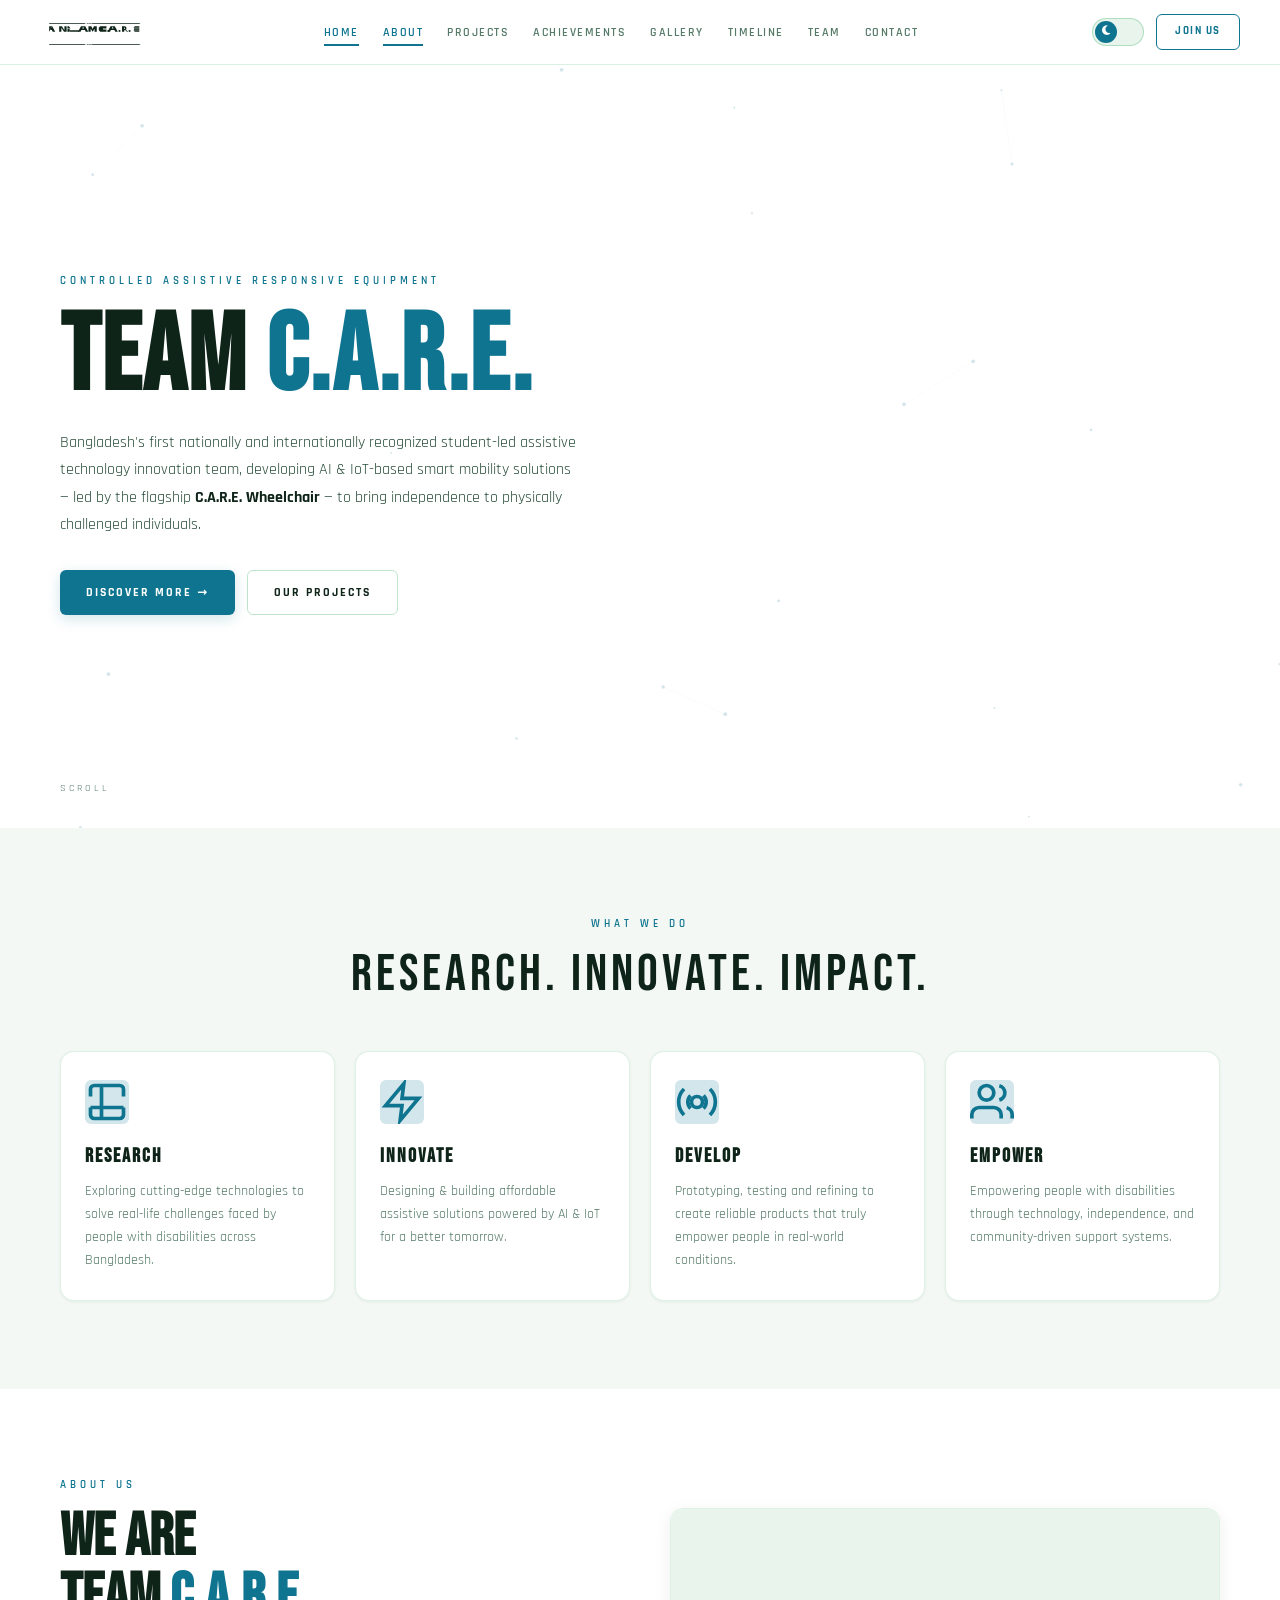
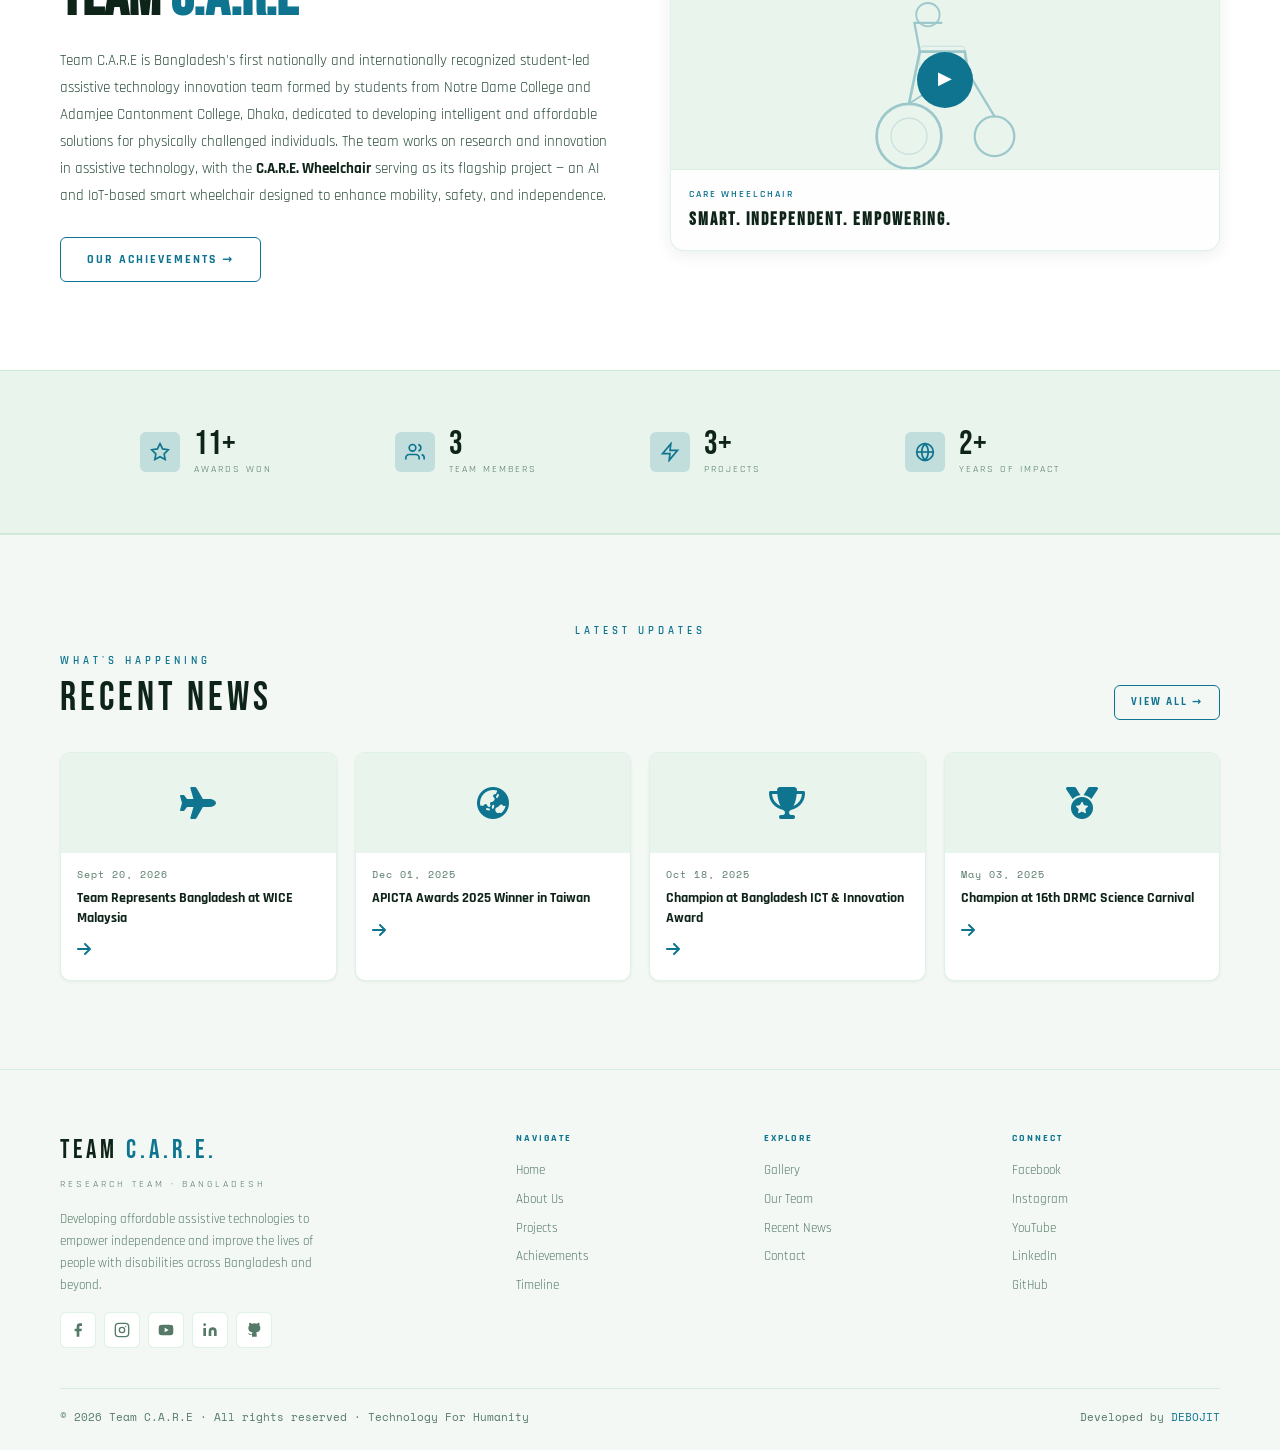
==== commit 12a175f6: "Update theme toggle icons to use Font Awesome Replaced theme toggle icons with Font Awesome icons fo" ====
--- a/index.html
+++ b/index.html
@@ -8,6 +8,7 @@
 <link rel="preconnect" href="https://fonts.googleapis.com">
 <link rel="preconnect" href="https://fonts.gstatic.com" crossorigin>
 <link href="https://fonts.googleapis.com/css2?family=Bebas+Neue&family=Rajdhani:wght@400;500;600;700&family=Space+Mono:wght@400;700&display=swap" rel="stylesheet">
+<link rel="stylesheet" href="https://cdnjs.cloudflare.com/ajax/libs/font-awesome/6.5.1/css/all.min.css">
 <link rel="stylesheet" href="./css/style.css">
 </head>
 <body>
@@ -71,7 +72,10 @@
   </ul>
   <div class="nav-right">
     <button class="theme-toggle" title="Toggle theme" aria-label="Toggle dark/light mode">
-      <div class="theme-toggle-thumb"><span class="toggle-moon">🌙</span><span class="toggle-sun">☀️</span></div>
+      <div class="theme-toggle-thumb">
+        <span class="toggle-moon"><i class="fa-solid fa-moon"></i></span>
+        <span class="toggle-sun"><i class="fa-solid fa-sun"></i></span>
+      </div>
     </button>
     <a class="btn-join" href="./contact.html">Join Us</a>
     <div class="hamburger"><span></span><span></span><span></span></div>
--- a/css/style.css
+++ b/css/style.css
@@ -1,6 +1,5 @@
 /* ============================================================
-   Team C.A.R.E — style.css (V2, light-first, minimal)
-   All colors flow through CSS variables → change :root, done.
+   Team C.A.R.E — style.css (V3 — light green / dark cyan)
    ============================================================ */
 
 *, *::before, *::after { margin: 0; padding: 0; box-sizing: border-box; }
@@ -12,33 +11,38 @@
 ul { list-style: none; }
 
 /* ============================================================
-   THEME TOKENS — LIGHT (default)
+   LIGHT THEME (default) — subtle green base + teal accents
    ============================================================ */
 :root {
   --bg: #ffffff;
-  --bg2: #f6f8fc;
+  --bg2: #f3f8f4;           /* very subtle green tint */
   --surface: #ffffff;
-  --surface2: #eef2f9;
-  --surface3: #e6ecf6;
-
-  --text: #0d1b3e;
-  --text-dim: #2d3f60;
-  --muted: #5a6a8a;
-
-  --border: rgba(41, 100, 200, 0.12);
-  --border-strong: rgba(41, 100, 200, 0.25);
-
-  --accent: #1a5fd4;
-  --accent-light: #4a90ff;
-  --accent-deep: #0f3e9e;
-  --accent-glow: rgba(26, 95, 212, 0.18);
-
-  --glass: rgba(255, 255, 255, 0.85);
-  --glass-border: rgba(41, 100, 200, 0.15);
-
-  --shadow-sm: 0 1px 3px rgba(13, 27, 62, 0.06);
-  --shadow-md: 0 4px 16px rgba(13, 27, 62, 0.08);
-  --shadow-lg: 0 12px 40px rgba(13, 27, 62, 0.10);
+  --surface2: #e9f4ec;
+  --surface3: #dcefe1;
+
+  --text: #0f2419;
+  --text-dim: #2a4d3a;
+  --muted: #557a68;
+
+  --border: rgba(22, 163, 74, 0.14);
+  --border-strong: rgba(22, 163, 74, 0.28);
+
+  /* Blue-green (teal) accent */
+  --accent: #0e7490;        /* deep teal */
+  --accent-light: #0891b2;  /* brighter cyan-teal */
+  --accent-deep: #075985;   /* darkest teal-blue */
+  --accent-glow: rgba(14, 116, 144, 0.18);
+
+  /* Secondary green accent (for icons/highlights) */
+  --accent-2: #16a34a;
+  --accent-2-glow: rgba(22, 163, 74, 0.15);
+
+  --glass: rgba(255, 255, 255, 0.88);
+  --glass-border: rgba(22, 163, 74, 0.16);
+
+  --shadow-sm: 0 1px 3px rgba(15, 36, 25, 0.06);
+  --shadow-md: 0 4px 16px rgba(15, 36, 25, 0.08);
+  --shadow-lg: 0 12px 40px rgba(15, 36, 25, 0.10);
 
   --r-sm: 6px;
   --r-md: 10px;
@@ -51,7 +55,7 @@
 }
 
 /* ============================================================
-   THEME TOKENS — DARK
+   DARK THEME (unchanged from previous version)
    ============================================================ */
 [data-theme="dark"] {
   --bg: #080d18;
@@ -72,6 +76,9 @@
   --accent-deep: #1a5fd4;
   --accent-glow: rgba(74, 144, 255, 0.25);
 
+  --accent-2: #22d3ee;
+  --accent-2-glow: rgba(34, 211, 238, 0.2);
+
   --glass: rgba(16, 26, 46, 0.75);
   --glass-border: rgba(100, 160, 255, 0.16);
 
@@ -91,6 +98,12 @@
   line-height: 1.6;
   overflow-x: hidden;
   transition: background-color 0.25s ease, color 0.25s ease;
+}
+
+/* Font Awesome default alignment */
+.fa-solid, .fa-regular, .fa-brands, .fas, .far, .fab {
+  display: inline-block;
+  line-height: 1;
 }
 
 @media (hover: hover) and (pointer: fine) {
@@ -136,6 +149,9 @@
 }
 ::-webkit-scrollbar-thumb:hover { background: var(--accent); }
 
+/* ============================================================
+   SECTION HEADERS
+   ============================================================ */
 .section-eyebrow {
   font-size: 11px;
   font-weight: 600;
@@ -155,6 +171,9 @@
   line-height: 1.1;
 }
 
+/* ============================================================
+   NAV
+   ============================================================ */
 nav {
   position: fixed;
   top: 0; left: 0; right: 0;
@@ -218,17 +237,25 @@
   width: 22px; height: 22px;
   border-radius: 50%;
   background: var(--accent);
+  color: #fff;
   display: flex;
   align-items: center;
   justify-content: center;
   font-size: 11px;
-  transition: transform 0.25s cubic-bezier(0.4, 0, 0.2, 1);
+  transition: transform 0.25s cubic-bezier(0.4, 0, 0.2, 1), background-color 0.25s;
 }
 [data-theme="dark"] .theme-toggle-thumb { transform: translateX(24px); }
-.toggle-moon { display: inline; }
-.toggle-sun { display: none; }
-[data-theme="dark"] .toggle-moon { display: none; }
-[data-theme="dark"] .toggle-sun { display: inline; }
+.theme-toggle-thumb .icon-moon,
+.theme-toggle-thumb .toggle-moon { display: inline; }
+
+.theme-toggle-thumb .icon-sun,
+.theme-toggle-thumb .toggle-sun { display: none; }
+
+[data-theme="dark"] .theme-toggle-thumb .icon-moon,
+[data-theme="dark"] .theme-toggle-thumb .toggle-moon { display: none; }
+
+[data-theme="dark"] .theme-toggle-thumb .icon-sun,
+[data-theme="dark"] .theme-toggle-thumb .toggle-sun { display: inline; }
 
 .hamburger {
   display: none;
@@ -267,6 +294,9 @@
 .mobile-menu a:last-child { border-bottom: none; }
 .mobile-menu a:hover { color: var(--accent); }
 
+/* ============================================================
+   BUTTONS
+   ============================================================ */
 .btn-primary,
 .btn-secondary,
 .btn-outline {
@@ -309,6 +339,9 @@
   color: #fff;
 }
 
+/* ============================================================
+   HERO
+   ============================================================ */
 #hero {
   position: relative;
   min-height: 92vh;
@@ -325,7 +358,7 @@
   height: 100%;
   pointer-events: none;
   z-index: 0;
-  opacity: 0.55;
+  opacity: 0.5;
 }
 [data-theme="dark"] #heroBgCanvas { opacity: 0.7; }
 
@@ -383,6 +416,9 @@
 }
 #recent-home { background: var(--bg2); border-top: 1px solid var(--border); }
 
+/* ============================================================
+   CARDS
+   ============================================================ */
 .cards-grid {
   display: grid;
   grid-template-columns: repeat(4, 1fr);
@@ -411,8 +447,8 @@
   place-items: center;
   margin-bottom: 16px;
   color: var(--accent);
-}
-.card-icon svg { width: 22px; height: 22px; }
+  font-size: 20px;
+}
 .card h3 {
   font-family: var(--font-display);
   font-size: 20px;
@@ -422,6 +458,9 @@
 }
 .card p { font-size: 14px; line-height: 1.65; color: var(--muted); }
 
+/* ============================================================
+   ABOUT
+   ============================================================ */
 .about-grid {
   display: grid;
   grid-template-columns: 1fr 1fr;
@@ -472,8 +511,9 @@
   background: var(--surface2);
   display: grid;
   place-items: center;
-}
-.wheelchair-svg { width: 180px; opacity: 0.35; }
+  color: var(--accent);
+}
+.wheelchair-svg { width: 180px; opacity: 0.35; color: var(--accent); }
 .play-btn {
   position: absolute;
   top: 50%; left: 50%;
@@ -508,6 +548,9 @@
   color: var(--text);
 }
 
+/* ============================================================
+   STATS
+   ============================================================ */
 .stats-grid {
   display: grid;
   grid-template-columns: repeat(4, 1fr);
@@ -527,6 +570,7 @@
   display: grid;
   place-items: center;
   color: var(--accent);
+  font-size: 18px;
   flex-shrink: 0;
 }
 .stat-num {
@@ -542,6 +586,9 @@
   color: var(--muted);
 }
 
+/* ============================================================
+   NEWS
+   ============================================================ */
 .news-header {
   display: flex;
   align-items: flex-end;
@@ -590,6 +637,7 @@
   display: grid;
   place-items: center;
   font-size: 32px;
+  color: var(--accent);
 }
 .news-body { padding: 14px 16px 16px; }
 .news-date {
@@ -608,6 +656,9 @@
 }
 .news-arrow { display: inline-block; color: var(--accent); font-size: 16px; }
 
+/* ============================================================
+   SUBPAGE
+   ============================================================ */
 .subpage-content {
   padding: 140px 60px 80px;
   max-width: 1200px;
@@ -624,6 +675,7 @@
   text-align: center;
 }
 
+/* Projects */
 .care-wheelchair-layout {
   display: grid;
   grid-template-columns: 1fr auto 1fr;
@@ -675,6 +727,7 @@
   justify-content: center;
   gap: 10px;
   color: var(--muted);
+  font-size: 48px;
 }
 
 .projects-grid {
@@ -705,6 +758,7 @@
   display: grid;
   place-items: center;
   font-size: 52px;
+  color: var(--accent);
 }
 .project-body { padding: 20px; display: flex; flex-direction: column; flex-grow: 1; }
 .project-tag {
@@ -737,6 +791,9 @@
   color: var(--accent);
 }
 
+/* ============================================================
+   AWARDS
+   ============================================================ */
 .care-award {
   padding: 40px 0;
   border-bottom: 1px solid var(--border);
@@ -757,6 +814,8 @@
   display: grid;
   place-items: center;
   background: var(--surface2);
+  color: var(--accent);
+  font-size: 40px;
 }
 .care-award-eyebrow {
   font-family: var(--font-mono);
@@ -782,7 +841,6 @@
   font-size: 10px;
   margin-bottom: 16px;
 }
-
 .care-award-modal {
   background: var(--surface);
   border: 1px solid var(--border-strong);
@@ -816,6 +874,9 @@
   margin-bottom: 20px;
 }
 
+/* ============================================================
+   TEAM
+   ============================================================ */
 .team-grid {
   display: grid;
   grid-template-columns: repeat(4, 1fr);
@@ -880,6 +941,9 @@
 }
 .member-socials a:hover { background: var(--accent); color: #fff; }
 
+/* ============================================================
+   GALLERY
+   ============================================================ */
 .gallery-filter {
   display: flex;
   justify-content: center;
@@ -939,6 +1003,7 @@
   background: var(--surface2);
   background-size: cover;
   background-position: center;
+  color: var(--accent);
 }
 .gallery-overlay {
   position: absolute;
@@ -955,6 +1020,7 @@
 .gallery-overlay h4 { color: #fff; font-size: 13px; font-weight: 700; }
 .gallery-overlay p { color: rgba(255,255,255,0.85); font-size: 11px; letter-spacing: 1px; text-transform: uppercase; }
 
+/* Lightbox */
 .lightbox {
   position: fixed;
   inset: 0;
@@ -986,7 +1052,12 @@
   color: var(--muted);
 }
 .lightbox-close:hover { color: var(--text); }
-.lightbox-emoji { font-size: 64px; display: block; margin-bottom: 16px; }
+.lightbox-icon {
+  font-size: 64px;
+  display: block;
+  margin-bottom: 16px;
+  color: var(--accent);
+}
 .lightbox-inner h3 {
   font-family: var(--font-display);
   font-size: 24px;
@@ -996,6 +1067,9 @@
 }
 .lightbox-inner p { color: var(--muted); font-size: 14px; line-height: 1.7; }
 
+/* ============================================================
+   ROADMAP
+   ============================================================ */
 .roadmap-track {
   max-width: 860px;
   margin: 0 auto;
@@ -1016,7 +1090,6 @@
   align-items: flex-start;
   padding-left: 0;
 }
-.roadmap-item:nth-child(2n) { flex-direction: row; }
 .road-dot-wrap {
   display: flex;
   flex-direction: column;
@@ -1034,7 +1107,6 @@
 }
 .road-dot.future { background: var(--muted); }
 .road-content { flex: 1; }
-.roadmap-item:nth-child(2n) .road-content { text-align: left; }
 .road-card {
   background: var(--surface);
   border: 1px solid var(--border);
@@ -1083,6 +1155,9 @@
 .status-active { background: var(--accent); color: #fff; }
 .status-future { background: var(--surface2); color: var(--muted); }
 
+/* ============================================================
+   CONTACT
+   ============================================================ */
 .contact-grid {
   display: grid;
   grid-template-columns: 1fr 1.4fr;
@@ -1164,6 +1239,9 @@
 .form-group textarea::placeholder { color: var(--muted); opacity: 0.6; }
 .form-group select option { background: var(--surface); color: var(--text); }
 
+/* ============================================================
+   FOOTER
+   ============================================================ */
 footer {
   background: var(--bg2);
   border-top: 1px solid var(--border);
@@ -1223,6 +1301,7 @@
   color: var(--muted);
   display: grid;
   place-items: center;
+  font-size: 14px;
   transition: background-color 0.15s, color 0.15s, border-color 0.15s;
 }
 .social-link:hover { background: var(--accent); color: #fff; border-color: var(--accent); }
@@ -1248,6 +1327,9 @@
 }
 .footer-dev span { color: var(--accent); }
 
+/* ============================================================
+   ANIMATIONS
+   ============================================================ */
 .fade-up {
   opacity: 0;
   transform: translateY(16px);
@@ -1276,6 +1358,9 @@
   #heroBgCanvas { display: none; }
 }
 
+/* ============================================================
+   RESPONSIVE
+   ============================================================ */
 @media (max-width: 1100px) {
   nav { padding: 12px 24px; }
   section { padding: 72px 32px; }
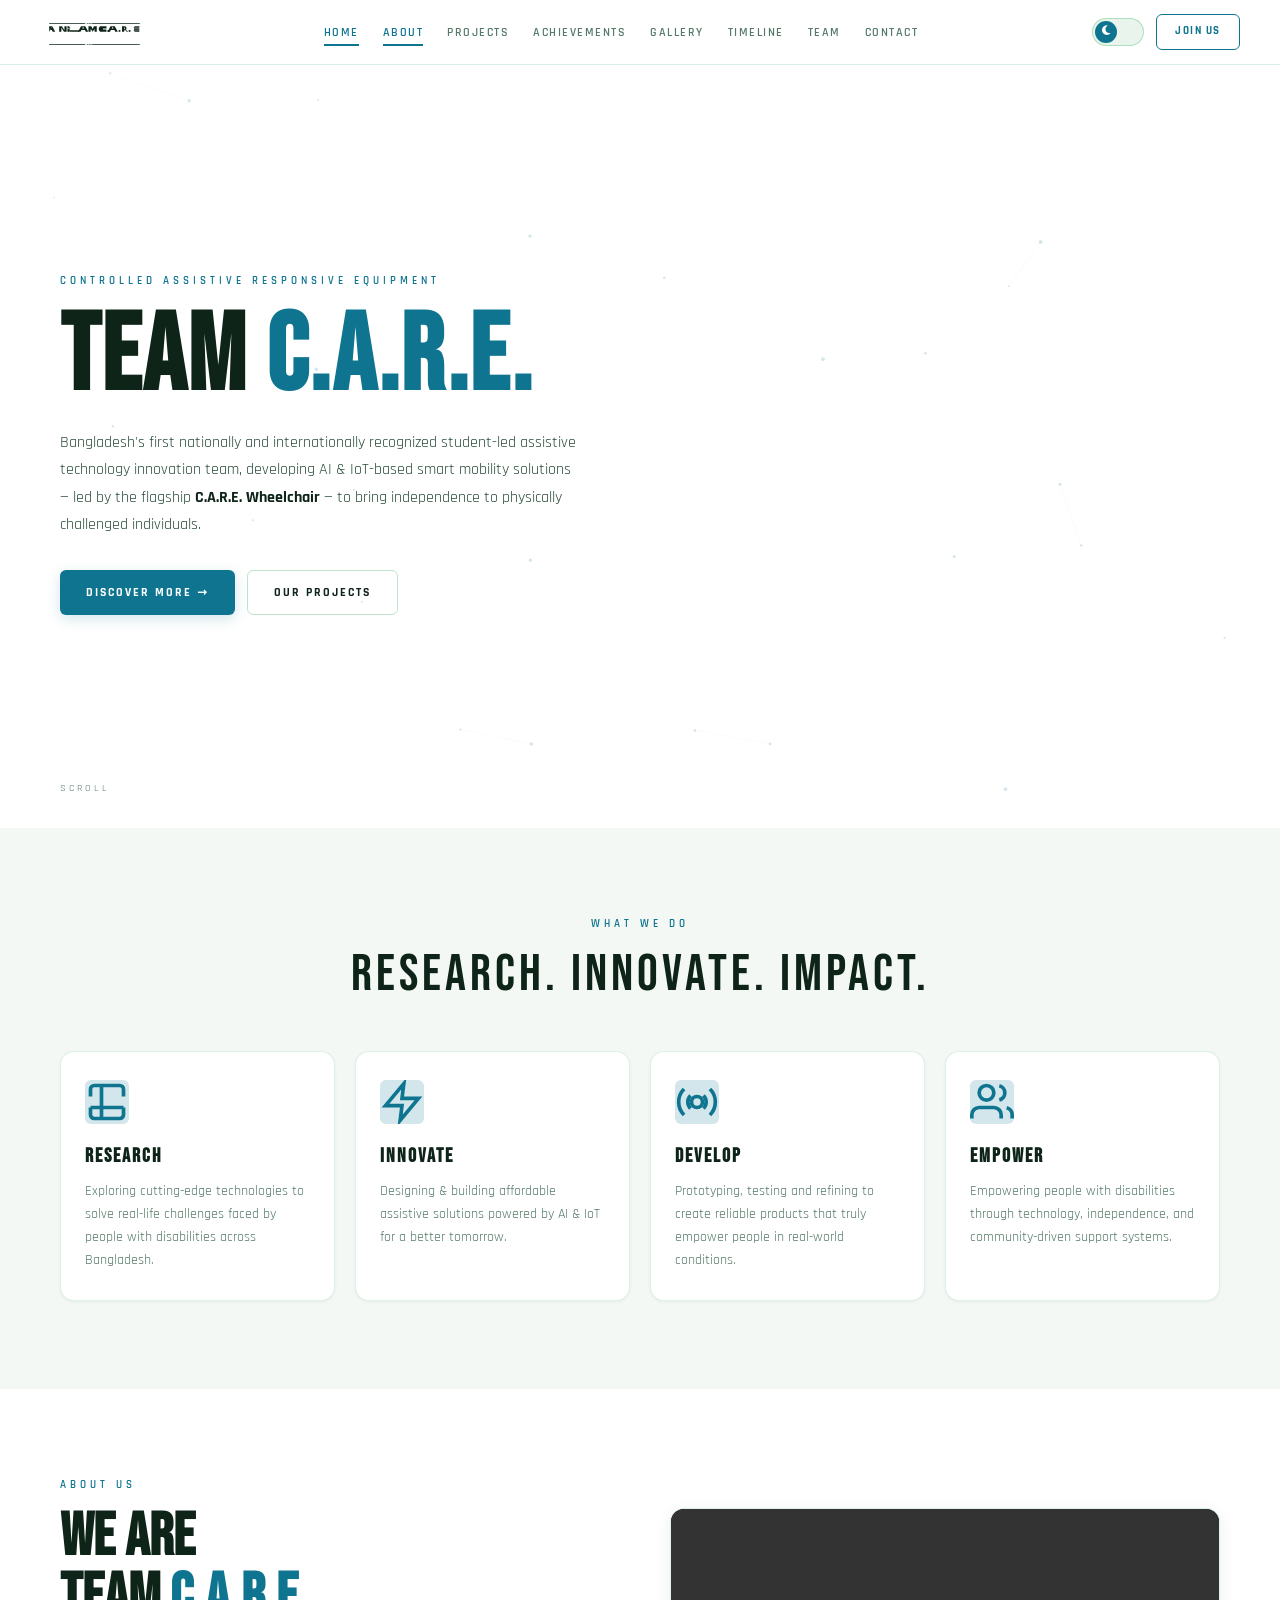
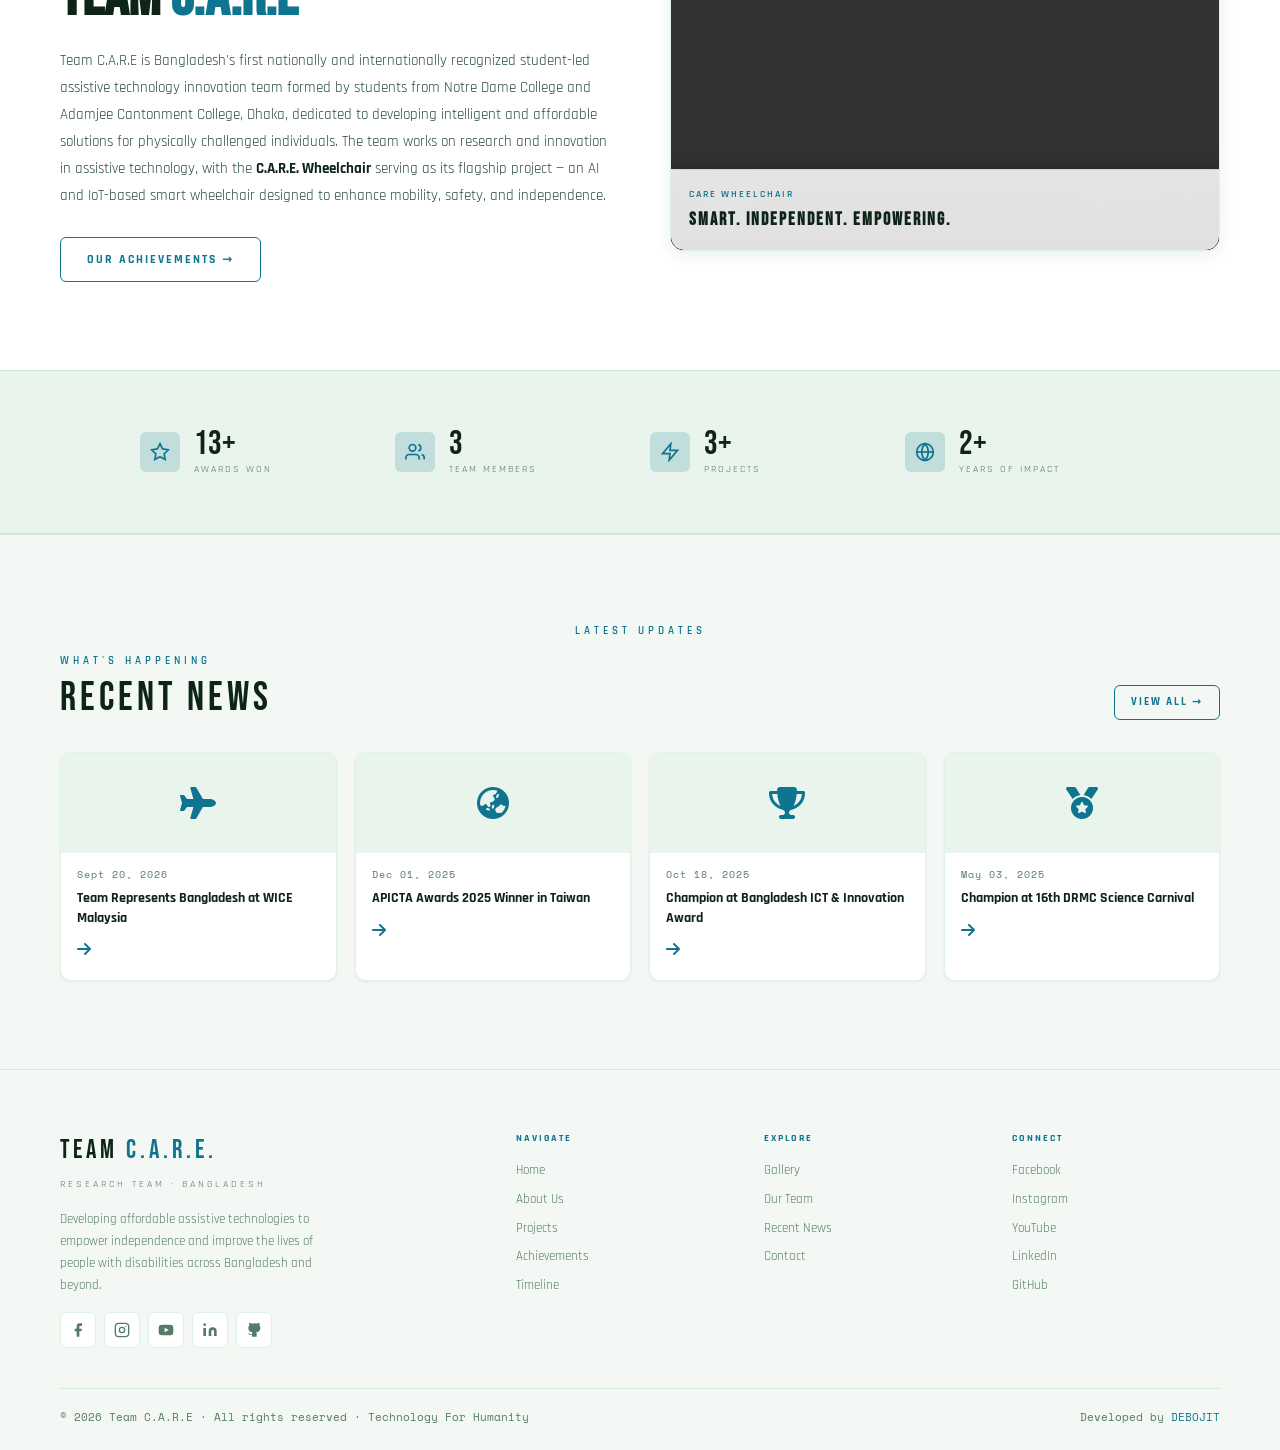
==== commit fe1f265f: "Replace wheelchair SVG with video element Replaced SVG representation of a wheelchair with a video e" ====
--- a/index.html
+++ b/index.html
@@ -133,25 +133,19 @@
     </div>
     <div class="fade-up">
       <div class="video-card">
-        <div class="video-bg">
-          <svg class="wheelchair-svg" viewBox="0 0 200 210" fill="none" xmlns="http://www.w3.org/2000/svg">
-            <circle cx="60" cy="168" r="36" stroke="currentColor" stroke-width="3"></circle>
-            <circle cx="60" cy="168" r="20" stroke="currentColor" stroke-width="1.5" opacity="0.4"></circle>
-            <circle cx="155" cy="168" r="22" stroke="currentColor" stroke-width="2.5"></circle>
-            <path d="M60 132 L72 74 L122 74 L126 98" stroke="currentColor" stroke-width="3" stroke-linecap="round"></path>
-            <path d="M72 74 L66 42 L96 42" stroke="currentColor" stroke-width="2.5" stroke-linecap="round"></path>
-            <ellipse cx="81" cy="33" rx="13" ry="13" stroke="currentColor" stroke-width="2"></ellipse>
-            <path d="M126 98 L155 146" stroke="currentColor" stroke-width="2.5" stroke-linecap="round"></path>
-            <path d="M112 98 L60 132" stroke="currentColor" stroke-width="2" stroke-linecap="round"></path>
-            <rect x="72" y="68" width="50" height="32" rx="4" stroke="currentColor" stroke-width="1.5" opacity="0.3"></rect>
-          </svg>
-        </div>
-        <div class="play-btn">▶</div>
-        <div class="video-footer">
-          <p class="project-tag">CARE WHEELCHAIR</p>
-          <h4>Smart. Independent. Empowering.</h4>
-        </div>
+      <video
+        controls
+        preload="metadata"
+        playsinline
+        style="position:absolute;inset:0;width:100%;height:100%;object-fit:cover;background:#000;">
+        <source src="./videos/care-video.mp4" type="video/mp4">
+        Your browser does not support the video tag.
+      </video>
+      <div class="video-footer">
+        <p class="project-tag">CARE WHEELCHAIR</p>
+        <h4>Smart. Independent. Empowering.</h4>
       </div>
+    </div>
     </div>
   </div>
 </section>
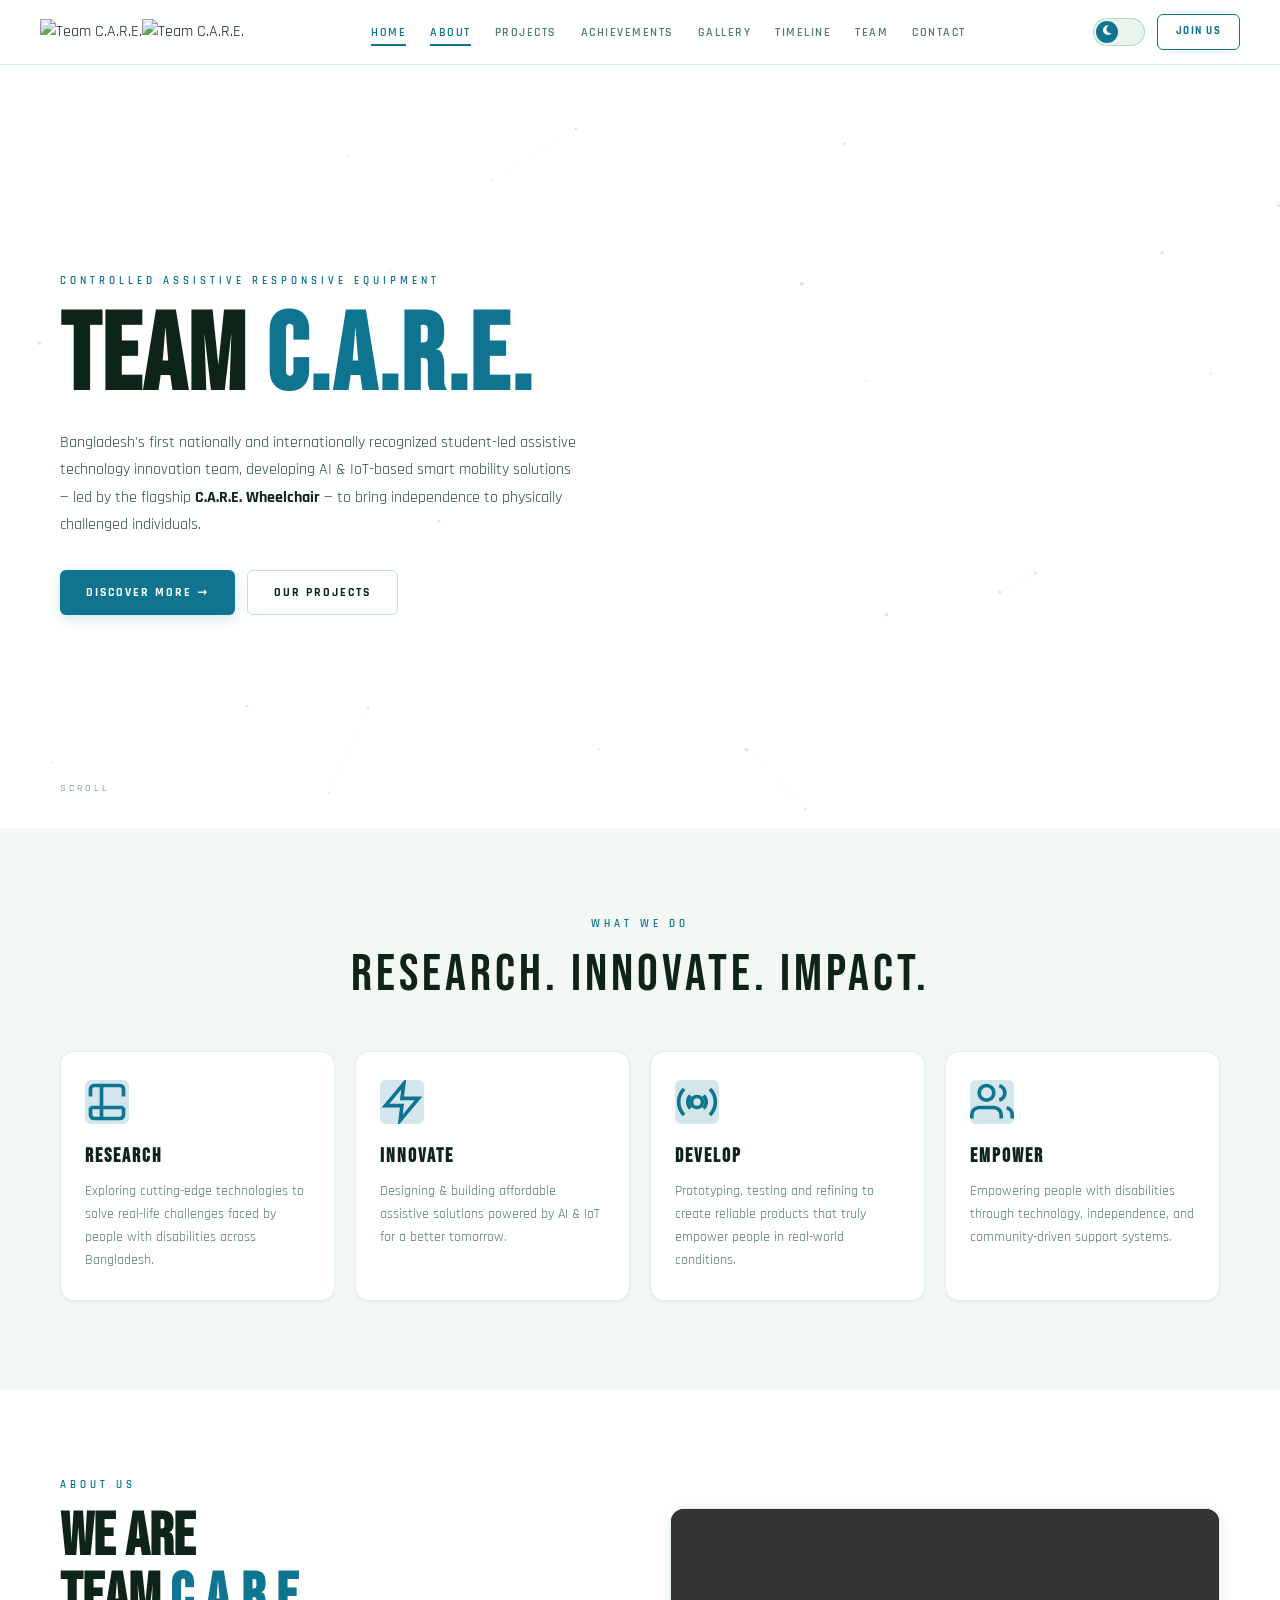
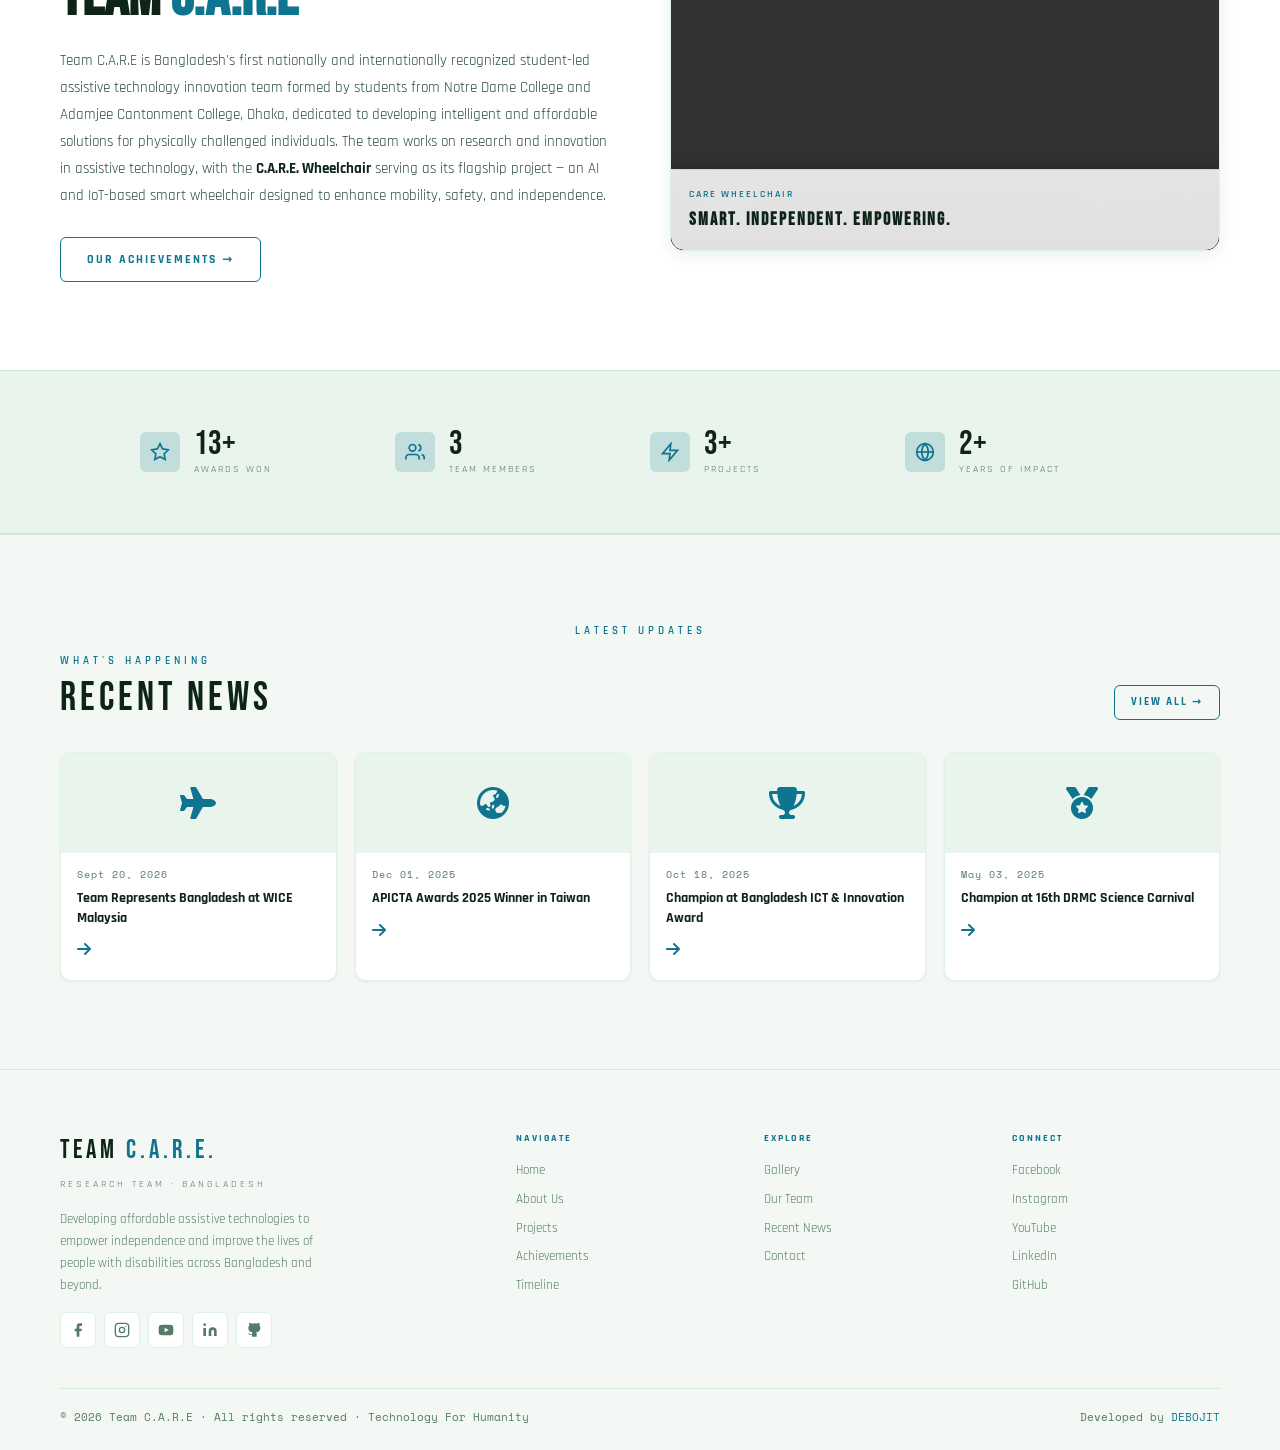
==== commit 3edd55a1: "Replace SVG logo with image logos" ====
--- a/index.html
+++ b/index.html
@@ -29,36 +29,8 @@
 
 <nav>
   <a class="nav-logo" href="./index.html">
-    <svg viewBox="0 0 880 290" xmlns="http://www.w3.org/2000/svg"><g>
-      <path fill="currentColor" d="M 74.0625 72.53125 L 369.30469 72.53125 L 360.48438 77.82812 L 74.0625 77.82812 Z"></path>
-      <path fill="currentColor" d="M 373.71484 77.82812 L 382.53906 72.53125 L 391.36328 72.53125 L 382.53906 77.82812 Z"></path>
-      <path fill="currentColor" d="M 386.95312 77.82812 L 395.77734 72.53125 L 404.59766 72.53125 L 395.77734 77.82812 Z"></path>
-      <path fill="currentColor" d="M 400.1875 77.82812 L 409.01172 72.53125 L 417.83594 72.53125 L 409.01172 77.82812 Z"></path>
-      <path fill="currentColor" d="M 413.42578 77.82812 L 422.25 72.53125 L 808.97266 72.53125 L 800.14844 77.82812 Z"></path>
-      <path fill="currentColor" d="M 74.0625 99.30859 L 98.33203 99.30859 L 74.0625 143.41406 Z"></path>
-      <path fill="currentColor" d="M 74.0625 143.41406 L 98.33203 99.30859 L 122.60156 143.41406 L 102.30469 143.41406 L 95.25 129.73828 L 80.23047 129.73828 Z"></path>
-      <path fill="currentColor" d="M 176.46875 99.30859 L 196.76562 131.07422 L 196.76562 99.30859 L 214.41406 99.30859 L 214.41406 143.41406 L 193.23047 143.41406 L 172.05078 111.65234 L 172.05078 143.41406 L 154.40234 143.41406 L 154.40234 99.30859 Z"></path>
-      <path fill="currentColor" d="M 220.96484 99.30859 L 220.96484 116.95312 L 245.15625 116.95312 L 233.6875 99.30859 Z"></path>
-      <path fill="currentColor" d="M 220.96484 120.91797 L 220.96484 143.41406 L 238.61328 143.41406 L 238.61328 120.91797 Z"></path>
-      <path fill="currentColor" d="M 314.19531 131.06641 L 314.19531 143.41406 L 243.53594 143.41406 L 232.0625 131.06641 Z"></path>
-      <path fill="currentColor" d="M 364.71875 99.30859 L 388.98828 143.41406 L 368.6875 143.41406 L 361.63281 129.73828 L 333.38281 129.73828 L 326.32422 143.41406 L 306.02734 143.41406 L 330.29297 99.30859 Z M 347.50781 102.83984 L 340.44922 116.51562 L 354.56641 116.51562 Z"></path>
-      <path fill="currentColor" d="M 390.3125 143.41406 L 390.3125 99.30859 L 413.25 99.30859 L 423.83984 121.37109 L 434.42578 99.30859 L 457.36719 99.30859 L 457.36719 143.41406 L 439.71875 143.41406 L 439.71875 118.72266 L 423.83984 143.41406 L 407.96094 118.72266 L 407.96094 143.41406 Z"></path>
-      <path fill="currentColor" d="M 535.43359 99.30859 L 535.43359 116.95312 L 507.1875 116.95312 L 507.1875 125.77734 L 535.43359 125.77734 L 535.43359 143.41406 L 485.12891 143.41406 L 473.65625 131.06641 L 473.65625 111.65625 L 485.12891 99.30859 Z"></path>
-      <path fill="currentColor" d="M 543.82031 143.41406 L 543.82031 129.28906 L 557.9375 129.28906 L 557.9375 143.41406 Z"></path>
-      <path fill="currentColor" d="M 602.49609 99.30859 L 626.76562 143.41406 L 606.46484 143.41406 L 599.41016 129.73828 L 571.16016 129.73828 L 564.10156 143.41406 L 543.80469 143.41406 L 568.07031 99.30859 Z M 585.28516 102.83984 L 578.22656 116.51562 L 592.34375 116.51562 Z"></path>
-      <path fill="currentColor" d="M 633.38281 143.41406 L 633.38281 129.28906 L 647.5 129.28906 L 647.5 143.41406 Z"></path>
-      <path fill="currentColor" d="M 686.32812 99.30859 L 696.03516 108.125 L 696.03516 123.13281 L 686.32812 131.06641 L 678.38672 131.06641 L 678.38672 143.41406 L 660.73828 143.41406 L 660.73828 99.30859 Z M 678.38672 108.125 L 678.38672 122.24219 L 680.14844 122.24219 L 684.5625 118.72266 L 684.5625 111.65625 L 680.14844 108.125 Z"></path>
-      <path fill="currentColor" d="M 700.44922 143.41406 L 685.44922 131.06641 L 697.80078 131.06641 L 710.15234 143.41406 Z"></path>
-      <path fill="currentColor" d="M 714.56641 143.41406 L 714.56641 129.28906 L 728.67969 129.28906 L 728.67969 143.41406 Z"></path>
-      <path fill="currentColor" d="M 800.16016 99.30859 L 800.16016 111.65625 L 752.51172 111.65625 L 763.98438 99.30859 Z"></path>
-      <path fill="currentColor" d="M 800.16016 115.1875 L 800.16016 127.53516 L 756.92188 127.53516 L 756.92188 115.1875 Z"></path>
-      <path fill="currentColor" d="M 800.16016 131.06641 L 800.16016 143.41406 L 763.98438 143.41406 L 752.51172 131.06641 Z"></path>
-      <path fill="currentColor" d="M 74.0625 242.53125 L 369.30469 242.53125 L 360.48438 247.82812 L 74.0625 247.82812 Z"></path>
-      <path fill="currentColor" d="M 373.71484 247.82812 L 382.53906 242.53125 L 391.36328 242.53125 L 382.53906 247.82812 Z"></path>
-      <path fill="currentColor" d="M 386.95312 247.82812 L 395.77734 242.53125 L 404.59766 242.53125 L 395.77734 247.82812 Z"></path>
-      <path fill="currentColor" d="M 400.1875 247.82812 L 409.01172 242.53125 L 417.83594 242.53125 L 409.01172 247.82812 Z"></path>
-      <path fill="currentColor" d="M 413.42578 247.82812 L 422.25 242.53125 L 808.97266 242.53125 L 800.14844 247.82812 Z"></path>
-    </g></svg>
+    <img src="./images/logo-light.png" alt="Team C.A.R.E." class="logo-light">
+    <img src="./images/logo-dark.png" alt="Team C.A.R.E." class="logo-dark">
   </a>
   <ul class="nav-links">
     <li><a class="active" href="./index.html">Home</a></li>
--- a/css/style.css
+++ b/css/style.css
@@ -504,6 +504,9 @@
   flex-direction: column;
   justify-content: flex-end;
   box-shadow: var(--shadow-md);
+}
+.video-card video {
+  display: block;
 }
 .video-bg {
   position: absolute;
